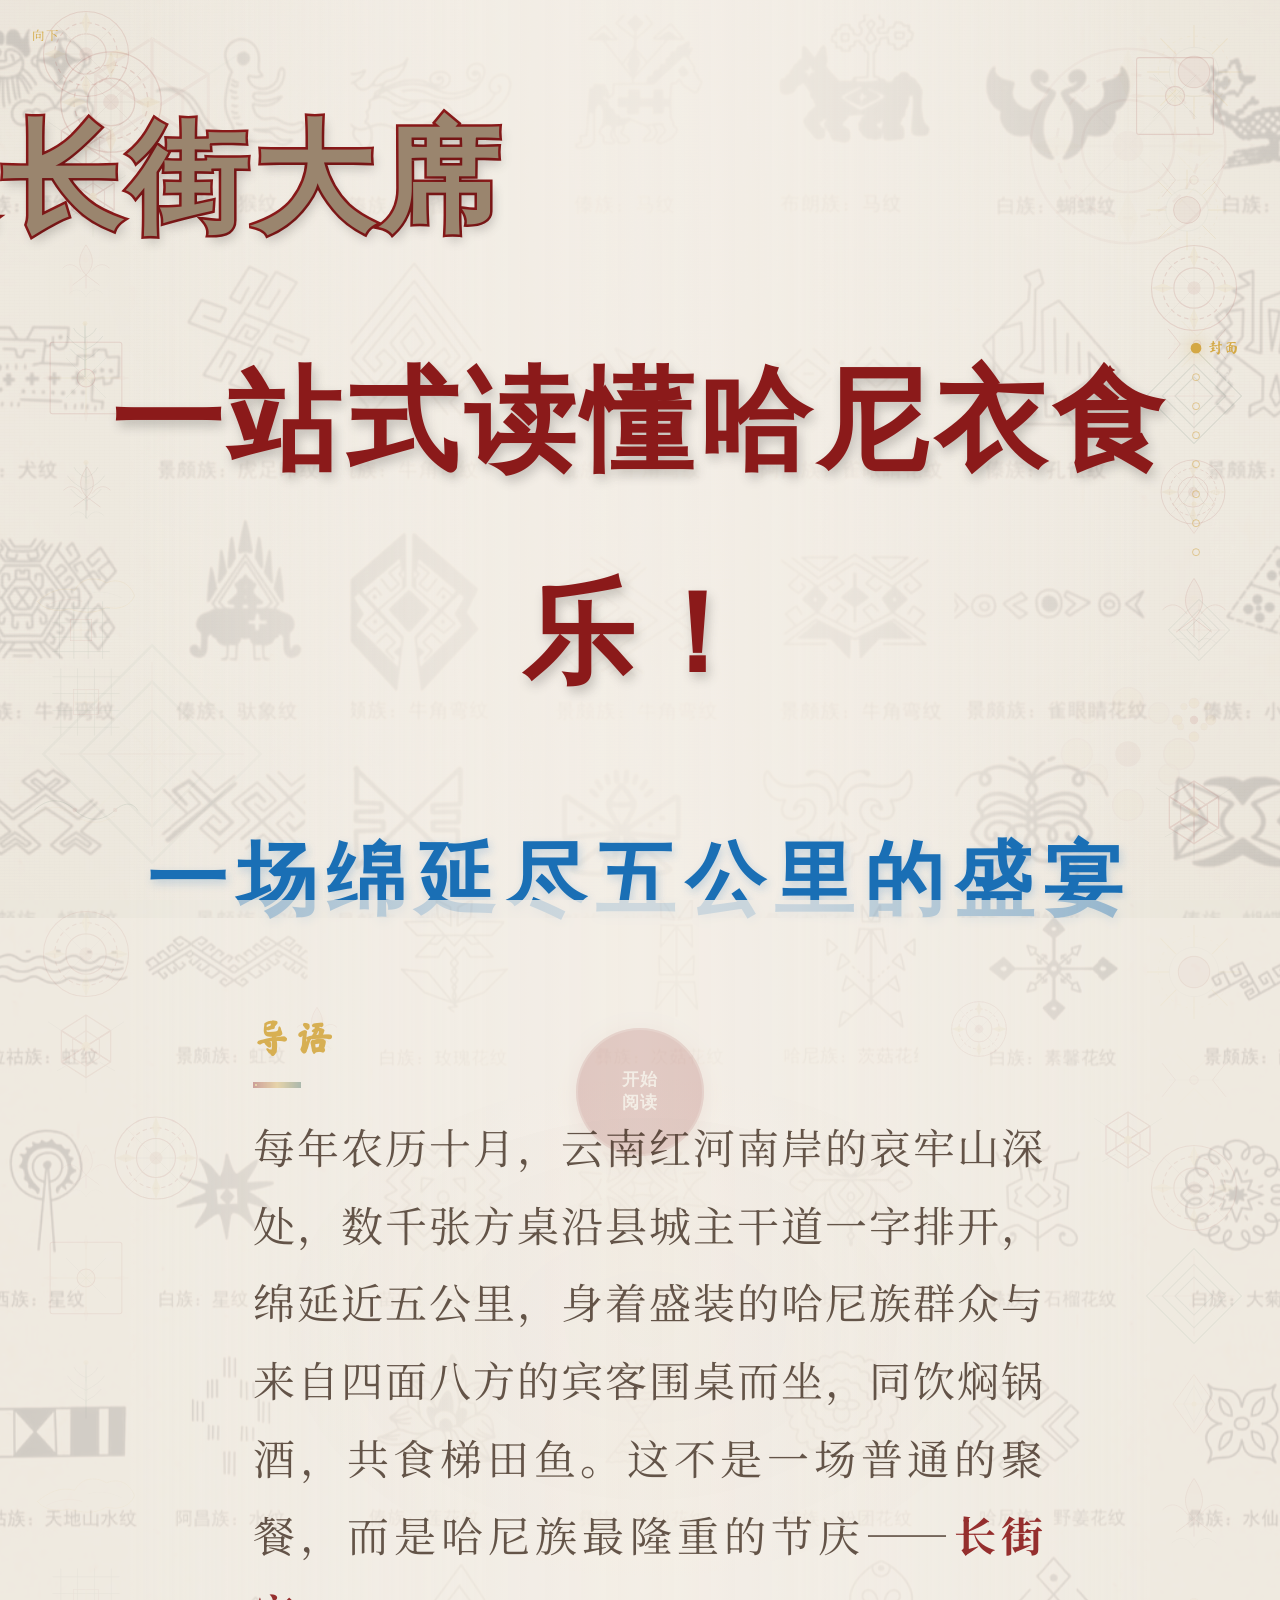
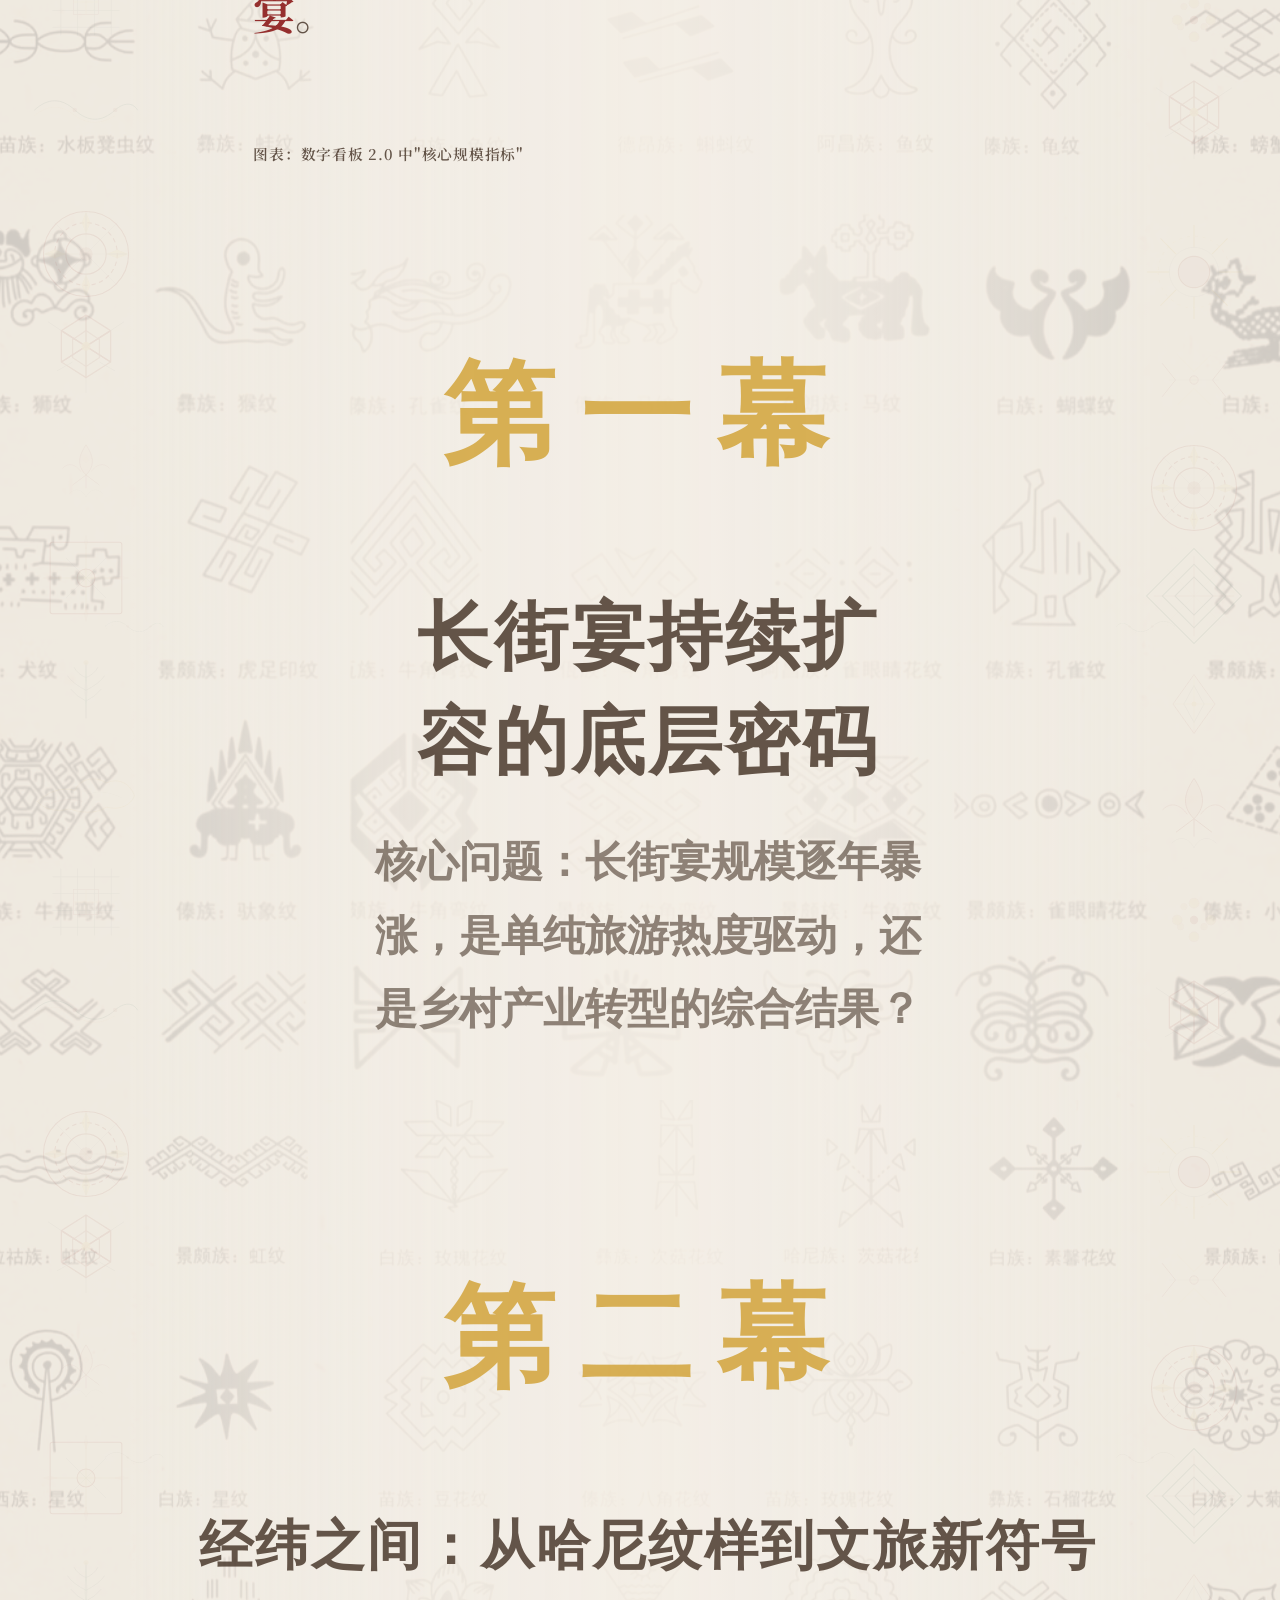
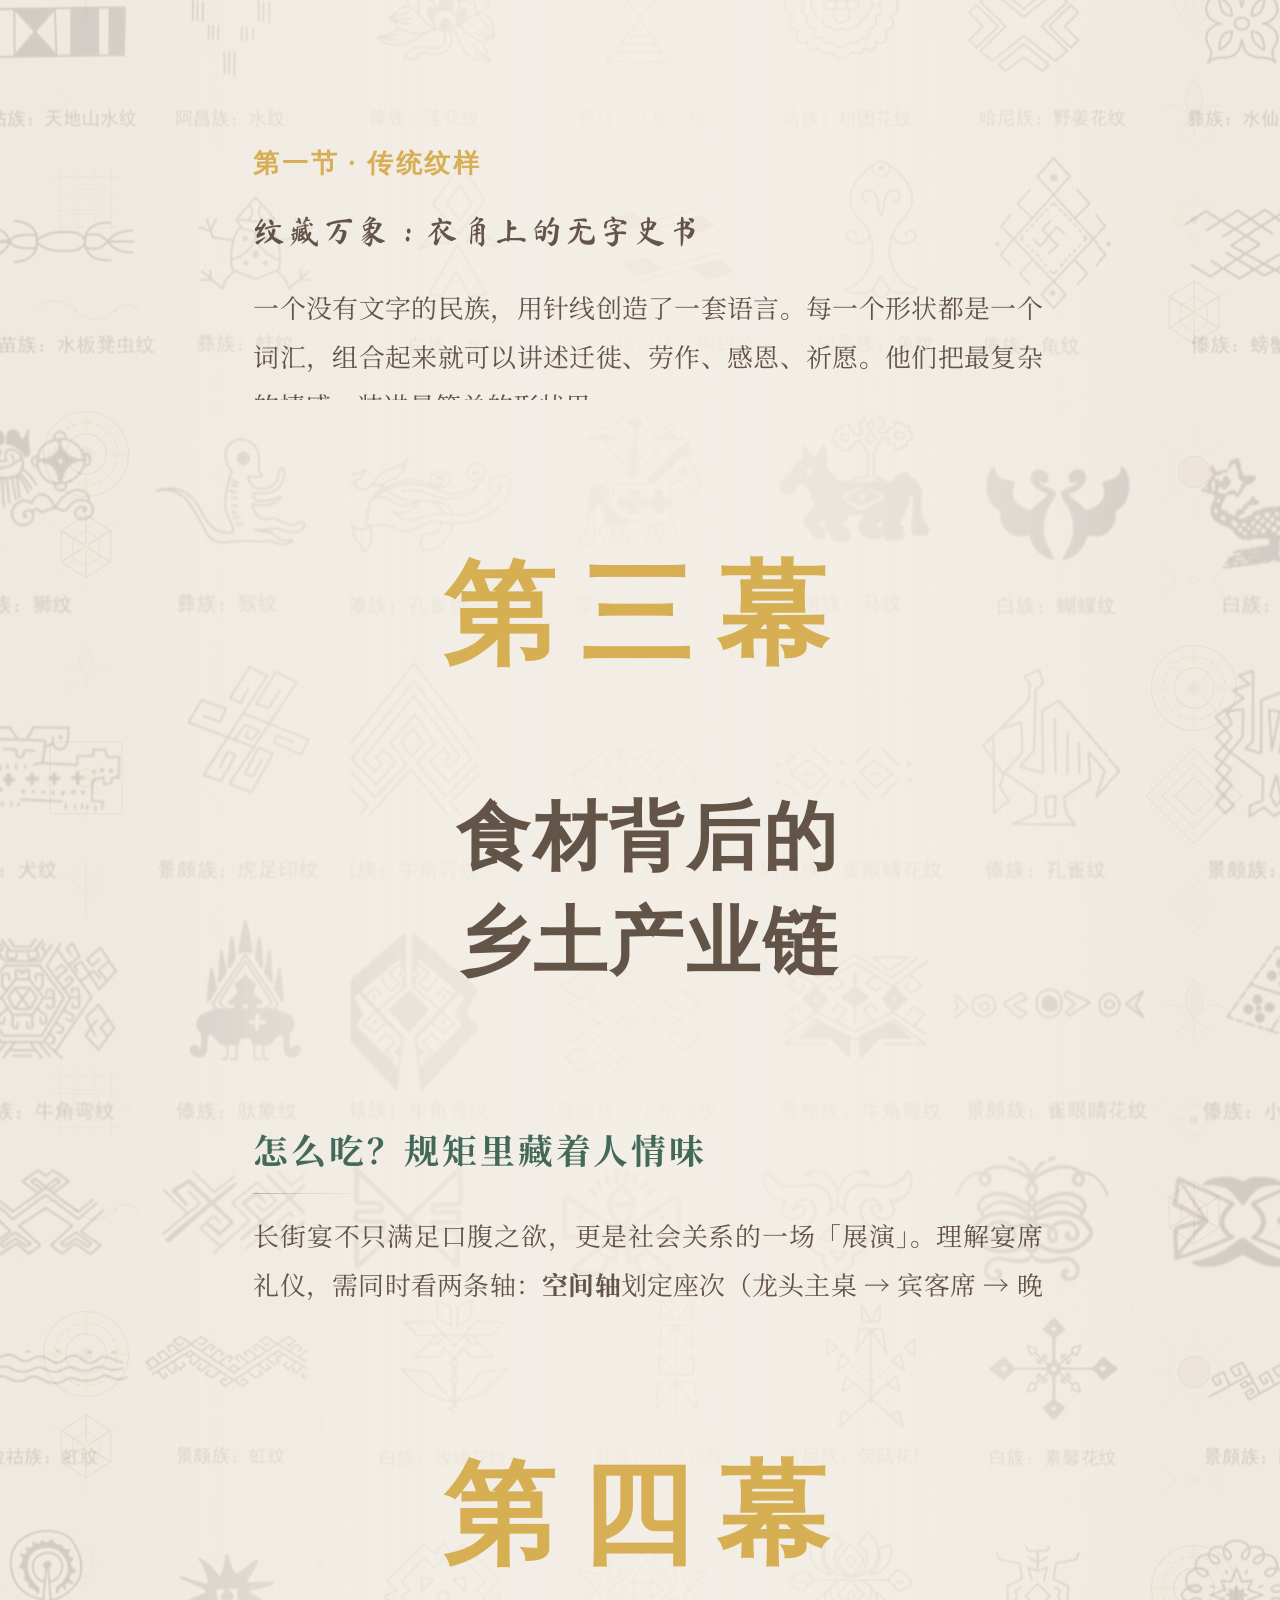
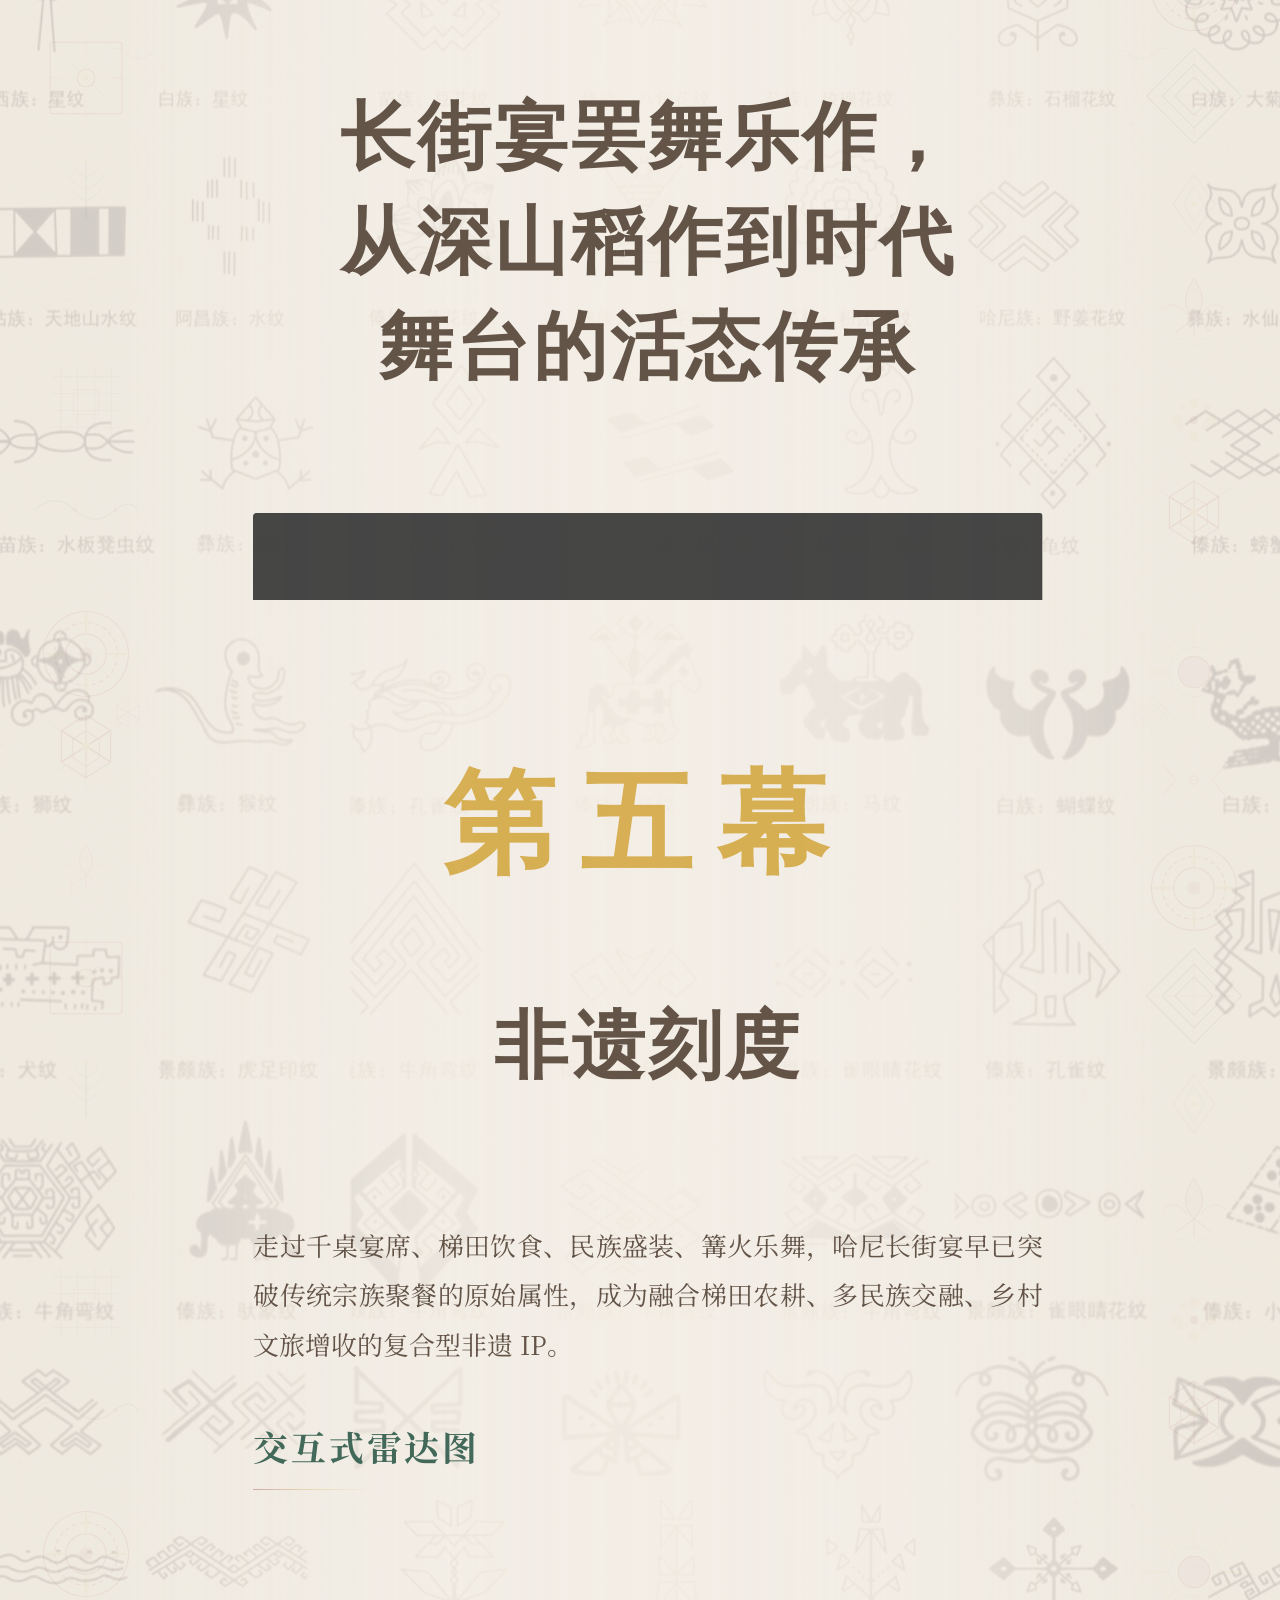
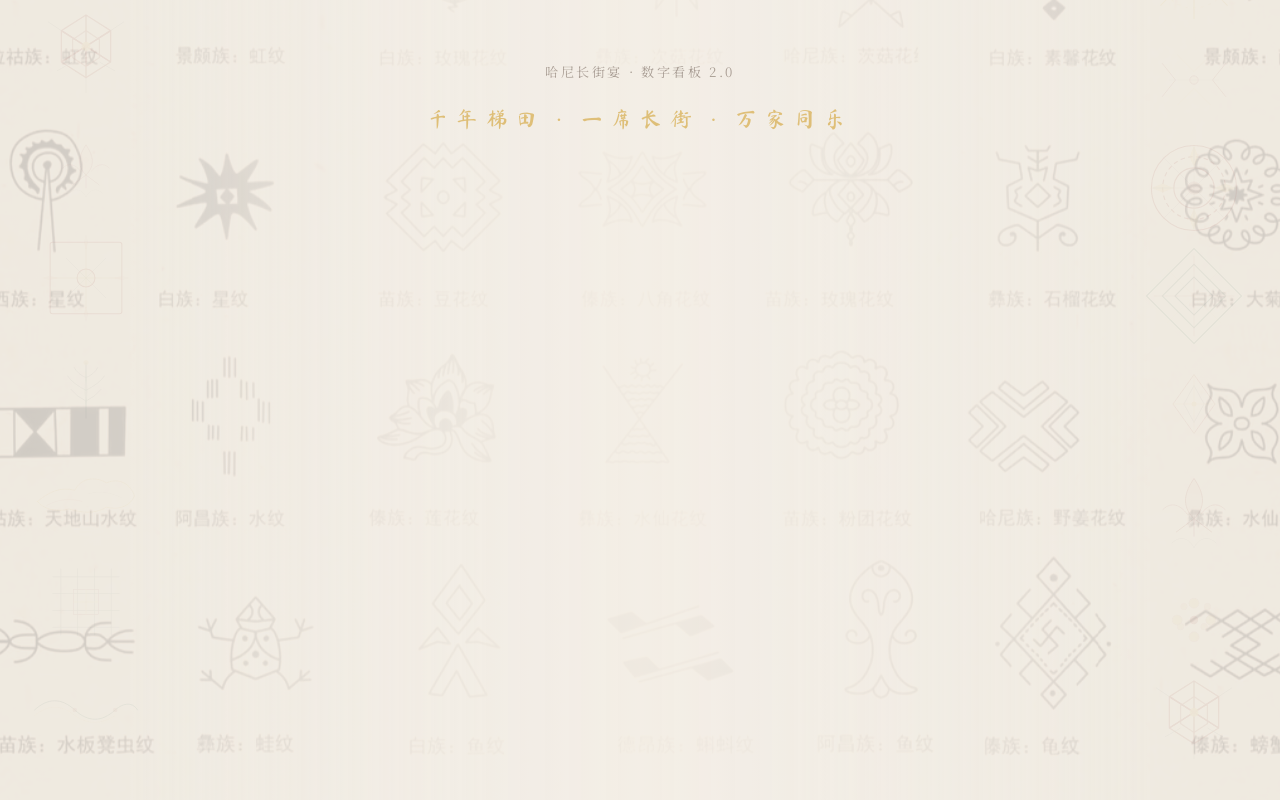
==== index.html @ 2057c0cf "初始提交：哈尼长街宴数据新闻网站 包含主页面、嵌入图表子页、样式脚本及图片视频素材；视频文件通过 Git LFS 管理。  Co-authored-by: Cursor <cursoragent@cu" ====
<!DOCTYPE html>
<html lang="zh-CN">
<head>
  <meta charset="UTF-8">
  <meta name="viewport" content="width=device-width, initial-scale=1.0">
  <title>逛长街大席！一站式读懂哈尼衣食乐！</title>
  <link rel="preconnect" href="https://fonts.googleapis.com">
  <link rel="preconnect" href="https://fonts.gstatic.com" crossorigin>
  <link href="https://fonts.googleapis.com/css2?family=Ma+Shan+Zheng&family=Noto+Serif+SC:wght@400;600;700;900&family=ZCOOL+XiaoWei&display=swap" rel="stylesheet">
  <link rel="stylesheet" href="css/style.css">
  <link rel="stylesheet" href="css/act1.css">
  <link rel="stylesheet" href="css/age-outfit.css">
  <link rel="stylesheet" href="css/horizontal-story.css">
  <link rel="stylesheet" href="css/ethnic-decor.css">
  <link rel="stylesheet" href="css/pattern-showcases.css">
</head>
<body>
  <!-- 宣纸底纹 + 四角民族纹样（全局固定层） -->
  <div class="ethnic-bg" aria-hidden="true">
    <div class="ethnic-bg__layer ethnic-bg__fiber"></div>
    <div class="ethnic-bg__layer ethnic-bg__aged"></div>
    <div class="ethnic-bg__corner ethnic-bg__corner--tl">
      <svg viewBox="0 0 100 100" aria-hidden="true"><use href="#pattern-octagon"/></svg>
    </div>
    <div class="ethnic-bg__corner ethnic-bg__corner--tr">
      <svg viewBox="0 0 100 100" aria-hidden="true"><use href="#pattern-papercut"/></svg>
    </div>
    <div class="ethnic-bg__corner ethnic-bg__corner--bl">
      <svg viewBox="0 0 100 100" aria-hidden="true"><use href="#pattern-diamond"/></svg>
    </div>
    <div class="ethnic-bg__corner ethnic-bg__corner--br">
      <svg viewBox="0 0 100 100" aria-hidden="true"><use href="#pattern-flower"/></svg>
    </div>

    <!-- 左右固定纹样栏：剪纸 / 哈尼 / 民族几何，避开中间正文区 -->
    <div class="ethnic-bg__rail ethnic-bg__rail--left" aria-hidden="true">
      <div class="ethnic-bg__motif" style="--motif-top:6%"><svg viewBox="0 0 100 100"><use href="#pattern-papercut"/></svg></div>
      <div class="ethnic-bg__motif" style="--motif-top:18%"><svg viewBox="0 0 100 100"><use href="#pattern-octagon"/></svg></div>
      <div class="ethnic-bg__motif ethnic-bg__motif--sm" style="--motif-top:30%"><svg viewBox="0 0 100 100"><use href="#pattern-papercut-bird"/></svg></div>
      <div class="ethnic-bg__motif" style="--motif-top:42%"><svg viewBox="0 0 100 100"><use href="#pattern-papercut-window"/></svg></div>
      <div class="ethnic-bg__motif ethnic-bg__motif--sm" style="--motif-top:54%"><svg viewBox="0 0 100 100"><use href="#pattern-fern"/></svg></div>
      <div class="ethnic-bg__motif" style="--motif-top:66%"><svg viewBox="0 0 120 60"><use href="#pattern-cloud"/></svg></div>
      <div class="ethnic-bg__motif ethnic-bg__motif--sm" style="--motif-top:78%"><svg viewBox="0 0 100 100"><use href="#pattern-miao"/></svg></div>
      <div class="ethnic-bg__motif" style="--motif-top:90%"><svg viewBox="0 0 100 30"><use href="#pattern-scroll"/></svg></div>
    </div>
    <div class="ethnic-bg__rail ethnic-bg__rail--right" aria-hidden="true">
      <div class="ethnic-bg__motif" style="--motif-top:8%"><svg viewBox="0 0 100 100"><use href="#pattern-sun"/></svg></div>
      <div class="ethnic-bg__motif ethnic-bg__motif--sm" style="--motif-top:20%"><svg viewBox="0 0 100 100"><use href="#pattern-yi-zigzag"/></svg></div>
      <div class="ethnic-bg__motif" style="--motif-top:32%"><svg viewBox="0 0 100 100"><use href="#pattern-papercut"/></svg></div>
      <div class="ethnic-bg__motif" style="--motif-top:44%"><svg viewBox="0 0 100 100"><use href="#pattern-diamond"/></svg></div>
      <div class="ethnic-bg__motif ethnic-bg__motif--sm" style="--motif-top:56%"><svg viewBox="0 0 100 100"><use href="#pattern-geometry"/></svg></div>
      <div class="ethnic-bg__motif" style="--motif-top:68%"><svg viewBox="0 0 100 100"><use href="#pattern-papercut-bird"/></svg></div>
      <div class="ethnic-bg__motif ethnic-bg__motif--sm" style="--motif-top:80%"><svg viewBox="0 0 100 100"><use href="#pattern-flower"/></svg></div>
      <div class="ethnic-bg__motif" style="--motif-top:92%"><svg viewBox="0 0 100 100"><use href="#pattern-octagon"/></svg></div>
    </div>
    <div class="ethnic-bg__veil" aria-hidden="true"></div>
  </div>

  <!-- 纹样素材库 SVG 精灵 -->
  <svg class="ethnic-sprite" xmlns="http://www.w3.org/2000/svg" aria-hidden="true">
    <defs>
      <!-- 哈尼族八角花 -->
      <symbol id="pattern-octagon" viewBox="0 0 100 100">
        <g fill="none" stroke="#8b1a1a" stroke-width="1.2">
          <polygon points="50,8 72,22 72,50 50,64 28,50 28,22" opacity="0.9"/>
          <polygon points="50,22 62,30 62,46 50,54 38,46 38,30" opacity="0.7"/>
          <line x1="50" y1="8" x2="50" y2="64"/><line x1="28" y1="22" x2="72" y2="50"/>
          <line x1="72" y1="22" x2="28" y2="50"/><line x1="28" y1="50" x2="72" y2="22"/>
          <line x1="72" y1="50" x2="28" y2="22"/>
          <circle cx="50" cy="36" r="4" fill="#d4a843" stroke="none" opacity="0.8"/>
          <path d="M50,64 L50,78 M38,50 L24,58 M62,50 L76,58 M28,22 L16,14 M72,22 L84,14" stroke="#2f5a4a" stroke-width="0.8" opacity="0.5"/>
        </g>
      </symbol>
      <!-- 剪纸团花 / 铜鼓纹 -->
      <symbol id="pattern-papercut" viewBox="0 0 100 100">
        <g fill="none" stroke="#8b1a1a" stroke-width="1">
          <circle cx="50" cy="50" r="38"/>
          <circle cx="50" cy="50" r="28" stroke-dasharray="4 3"/>
          <circle cx="50" cy="50" r="18"/>
          <path d="M50,12 L54,22 L50,32 L46,22 Z M50,68 L54,78 L50,88 L46,78 Z M12,50 L22,54 L32,50 L22,46 Z M68,50 L78,54 L88,50 L78,46 Z" fill="#d4a843" stroke="none" opacity="0.6"/>
          <path d="M50,12 L50,88 M12,50 L88,50 M22,22 L78,78 M78,22 L22,78" stroke="#3d2b1f" stroke-width="0.6" opacity="0.4"/>
          <circle cx="50" cy="50" r="6" fill="#8b1a1a" stroke="none" opacity="0.5"/>
        </g>
      </symbol>
      <!-- 菱形回字纹 -->
      <symbol id="pattern-diamond" viewBox="0 0 100 100">
        <g fill="none" stroke="#2f5a4a" stroke-width="1">
          <rect x="20" y="20" width="60" height="60" transform="rotate(45 50 50)"/>
          <rect x="30" y="30" width="40" height="40" transform="rotate(45 50 50)"/>
          <rect x="38" y="38" width="24" height="24" transform="rotate(45 50 50)"/>
          <path d="M50,14 L50,86 M14,50 L86,50" stroke="#8b1a1a" stroke-width="0.7" opacity="0.5"/>
          <path d="M26,26 L74,74 M74,26 L26,74" stroke="#d4a843" stroke-width="0.5" opacity="0.4"/>
        </g>
      </symbol>
      <!-- 小花卉 / 星点 -->
      <symbol id="pattern-flower" viewBox="0 0 100 100">
        <g fill="#d4a843" stroke="#8b1a1a" stroke-width="0.6">
          <circle cx="50" cy="30" r="6" opacity="0.7"/><circle cx="70" cy="50" r="6" opacity="0.7"/>
          <circle cx="50" cy="70" r="6" opacity="0.7"/><circle cx="30" cy="50" r="6" opacity="0.7"/>
          <circle cx="62" cy="34" r="4" opacity="0.5"/><circle cx="66" cy="58" r="4" opacity="0.5"/>
          <circle cx="38" cy="58" r="4" opacity="0.5"/><circle cx="34" cy="34" r="4" opacity="0.5"/>
          <circle cx="50" cy="50" r="5" fill="#8b1a1a" stroke="none"/>
        </g>
      </symbol>
      <!-- 几何三角 / 菱形组合 -->
      <symbol id="pattern-geometry" viewBox="0 0 100 100">
        <g fill="none" stroke="#3d2b1f" stroke-width="1">
          <polygon points="50,15 75,50 50,85 25,50" stroke="#8b1a1a"/>
          <polygon points="50,28 62,50 50,72 38,50" stroke="#2f5a4a" opacity="0.7"/>
          <line x1="25" y1="50" x2="75" y2="50" stroke="#d4a843" stroke-width="0.6"/>
          <line x1="50" y1="15" x2="50" y2="85" stroke="#d4a843" stroke-width="0.6"/>
          <circle cx="50" cy="50" r="3" fill="#d4a843" stroke="none"/>
        </g>
      </symbol>
      <!-- 太阳纹 -->
      <symbol id="pattern-sun" viewBox="0 0 100 100">
        <g fill="none" stroke="#d4a843" stroke-width="1">
          <circle cx="50" cy="50" r="14" fill="#8b1a1a" fill-opacity="0.3" stroke="#8b1a1a"/>
          <line x1="50" y1="8" x2="50" y2="28"/><line x1="50" y1="72" x2="50" y2="92"/>
          <line x1="8" y1="50" x2="28" y2="50"/><line x1="72" y1="50" x2="92" y2="50"/>
          <line x1="20" y1="20" x2="34" y2="34"/><line x1="66" y1="66" x2="80" y2="80"/>
          <line x1="80" y1="20" x2="66" y2="34"/><line x1="34" y1="66" x2="20" y2="80"/>
          <circle cx="50" cy="50" r="22" stroke="#2f5a4a" stroke-width="0.6" opacity="0.5"/>
          <circle cx="50" cy="50" r="32" stroke-dasharray="3 4" opacity="0.4"/>
        </g>
      </symbol>
      <!-- 祥云线条 -->
      <symbol id="pattern-cloud" viewBox="0 0 120 60">
        <g fill="none" stroke="#d4a843" stroke-width="0.9" stroke-linecap="round">
          <path d="M8,38 C20,28 32,22 48,26 C54,14 68,10 82,18 C96,12 108,20 112,32 C108,42 96,48 82,44 C70,52 54,50 42,46 C28,50 14,46 8,38 Z" opacity="0.85"/>
          <path d="M18,42 C30,36 42,34 56,38" stroke="#8b1a1a" stroke-width="0.5" opacity="0.5"/>
          <path d="M62,30 C74,26 86,28 98,34" stroke="#2f5a4a" stroke-width="0.5" opacity="0.4"/>
        </g>
      </symbol>
      <!-- 剪纸花鸟 -->
      <symbol id="pattern-papercut-bird" viewBox="0 0 100 100">
        <g fill="#8b1a1a" fill-opacity="0.15" stroke="#8b1a1a" stroke-width="0.8">
          <path d="M50,20 C58,32 62,44 50,56 C38,44 42,32 50,20 Z"/>
          <path d="M50,56 L50,72 M50,56 L34,68 M50,56 L66,68" fill="none"/>
          <circle cx="50" cy="38" r="3" fill="#d4a843" stroke="none"/>
          <path d="M22,48 C30,40 38,44 44,52 M78,48 C70,40 62,44 56,52" fill="none" stroke-width="0.6"/>
          <path d="M30,78 C38,70 46,74 50,82 C54,74 62,70 70,78" fill="none" stroke="#2f5a4a" stroke-width="0.5" opacity="0.6"/>
        </g>
      </symbol>
      <!-- 大型水印圆纹（铜鼓/团花） -->
      <symbol id="pattern-watermark" viewBox="0 0 100 100">
        <g fill="none" stroke="#8b1a1a" stroke-width="0.6">
          <circle cx="50" cy="50" r="46"/>
          <circle cx="50" cy="50" r="36" stroke-dasharray="2 3"/>
          <circle cx="50" cy="50" r="26"/>
          <circle cx="50" cy="50" r="16"/>
          <path d="M50,4 L50,96 M4,50 L96,50 M16,16 L84,84 M84,16 L16,84" stroke="#d4a843" stroke-width="0.4" opacity="0.5"/>
          <polygon points="50,10 58,26 50,42 42,26" fill="#d4a843" fill-opacity="0.12" stroke="none"/>
          <polygon points="50,58 58,74 50,90 42,74" fill="#d4a843" fill-opacity="0.12" stroke="none"/>
          <polygon points="10,50 26,58 42,50 26,42" fill="#d4a843" fill-opacity="0.12" stroke="none"/>
          <polygon points="58,50 74,58 90,50 74,42" fill="#d4a843" fill-opacity="0.12" stroke="none"/>
        </g>
      </symbol>
      <!-- 卷草线条 -->
      <symbol id="pattern-scroll" viewBox="0 0 100 30">
        <g fill="none" stroke="#2f5a4a" stroke-width="0.8" stroke-linecap="round">
          <path d="M4,15 C16,4 28,4 40,15 C52,26 64,26 76,15 C84,8 92,8 96,15"/>
          <path d="M4,20 C16,10 28,10 40,20 C52,28 64,28 76,20" stroke="#d4a843" stroke-width="0.5" opacity="0.6"/>
          <circle cx="40" cy="15" r="2" fill="#8b1a1a" stroke="none" opacity="0.5"/>
          <circle cx="76" cy="15" r="2" fill="#8b1a1a" stroke="none" opacity="0.5"/>
        </g>
      </symbol>
      <!-- 苗族几何条带 -->
      <symbol id="pattern-miao" viewBox="0 0 100 100">
        <g fill="none" stroke="#2f5a4a" stroke-width="0.7">
          <path d="M10,20 H90 M10,40 H90 M10,60 H90 M10,80 H90"/>
          <path d="M20,10 V90 M40,10 V90 M60,10 V90 M80,10 V90"/>
          <rect x="35" y="35" width="30" height="30" stroke="#8b1a1a" stroke-width="0.6"/>
          <line x1="35" y1="50" x2="65" y2="50" stroke="#d4a843" stroke-width="0.5"/>
          <line x1="50" y1="35" x2="50" y2="65" stroke="#d4a843" stroke-width="0.5"/>
        </g>
      </symbol>
      <!-- 剪纸窗花 -->
      <symbol id="pattern-papercut-window" viewBox="0 0 100 100">
        <g fill="none" stroke="#8b1a1a" stroke-width="0.9">
          <rect x="18" y="18" width="64" height="64" rx="2"/>
          <path d="M18,50 H82 M50,18 V82" stroke="#d4a843" stroke-width="0.6"/>
          <path d="M32,32 L68,68 M68,32 L32,68" stroke="#2f5a4a" stroke-width="0.5" opacity="0.7"/>
          <circle cx="50" cy="50" r="8" fill="#d4a843" fill-opacity="0.25" stroke="#8b1a1a"/>
          <path d="M50,10 L52,18 L50,26 L48,18 Z M50,74 L52,82 L50,90 L48,82 Z M10,50 L18,52 L26,50 L18,48 Z M74,50 L82,52 L90,50 L82,48 Z" fill="#8b1a1a" fill-opacity="0.2" stroke="none"/>
        </g>
      </symbol>
      <!-- 哈尼蕨纹 -->
      <symbol id="pattern-fern" viewBox="0 0 100 100">
        <g fill="none" stroke="#2f5a4a" stroke-width="0.85" stroke-linecap="round">
          <path d="M50,88 Q48,55 50,22 Q52,55 50,88"/>
          <path d="M50,55 Q35,48 28,38 M50,55 Q65,48 72,38"/>
          <path d="M50,68 Q38,62 32,54 M50,68 Q62,62 68,54"/>
          <path d="M50,40 Q40,36 36,28 M50,40 Q60,36 64,28"/>
          <circle cx="50" cy="22" r="3" fill="#d4a843" stroke="none" opacity="0.7"/>
        </g>
      </symbol>
      <!-- 彝族折线纹 -->
      <symbol id="pattern-yi-zigzag" viewBox="0 0 100 100">
        <g fill="none" stroke="#8b1a1a" stroke-width="1" stroke-linejoin="round">
          <path d="M12,30 L28,50 L12,70 M88,30 L72,50 L88,70"/>
          <path d="M30,20 L50,40 L70,20 M30,80 L50,60 L70,80" stroke="#d4a843" stroke-width="0.7"/>
          <path d="M20,50 H80" stroke="#2f5a4a" stroke-width="0.5" opacity="0.6"/>
          <circle cx="50" cy="50" r="5" fill="#d4a843" fill-opacity="0.3" stroke="#8b1a1a"/>
        </g>
      </symbol>
    </defs>
  </svg>

  <button type="button" class="nav-toggle" aria-label="菜单">
    <span></span>
    <span></span>
  </button>

  <nav class="story-nav" id="story-nav" aria-label="篇章导航">
    <button type="button" class="story-nav__item is-active" data-index="0"><span class="story-nav__dot"></span><span class="story-nav__label">封面</span></button>
    <button type="button" class="story-nav__item" data-index="1"><span class="story-nav__dot"></span><span class="story-nav__label">导语</span></button>
    <button type="button" class="story-nav__item" data-index="2"><span class="story-nav__dot"></span><span class="story-nav__label">一</span></button>
    <button type="button" class="story-nav__item" data-index="3"><span class="story-nav__dot"></span><span class="story-nav__label">二</span></button>
    <button type="button" class="story-nav__item" data-index="4"><span class="story-nav__dot"></span><span class="story-nav__label">三</span></button>
    <button type="button" class="story-nav__item" data-index="5"><span class="story-nav__dot"></span><span class="story-nav__label">四</span></button>
    <button type="button" class="story-nav__item" data-index="6"><span class="story-nav__dot"></span><span class="story-nav__label">五</span></button>
    <button type="button" class="story-nav__item" data-index="7"><span class="story-nav__dot"></span><span class="story-nav__label">尾声</span></button>
  </nav>
  <p class="story-scroll-hint" aria-hidden="true"><span>向下</span>滚轮 / ↑ ↓ 键</p>

  <main class="story-track" id="story-track" tabindex="0">

    <section class="story-panel story-panel--cover" id="panel-cover" aria-label="作品封面">
      <div class="cover-screen">
        <header class="hero-banner cover-screen__head">
          <h1 class="cover-screen__title">逛长街大席</h1>
          <p class="cover-screen__hook">一站式读懂哈尼衣食乐！</p>
          <p class="cover-screen__bridge">一场绵延尽五公里的盛宴</p>
        </header>
        <div class="cover-screen__cta">
          <button type="button" class="cover-start-btn" id="cover-start-btn" aria-label="开始阅读">
            <span class="cover-start-btn__label">开始阅读</span>
          </button>
        </div>
      </div>
    </section>

    <section class="story-panel story-panel--chapter" id="panel-intro" aria-label="导语">
      <div class="story-panel__scroll">
        <div class="page">
    <section class="intro">
      <span class="intro-label">导语</span>
      <p>
        每年农历十月，云南红河南岸的哀牢山深处，数千张方桌沿县城主干道一字排开，绵延近五公里，身着盛装的哈尼族群众与来自四面八方的宾客围桌而坐，同饮焖锅酒，共食梯田鱼。这不是一场普通的聚餐，而是哈尼族最隆重的节庆——<em>长街宴</em>。
      </p>
    </section>

    <p class="chart-caption">图表：数字看板 2.0 中"核心规模指标"</p>

    <section class="dashboard" aria-label="核心规模指标">
      <h2 class="dashboard-title">六、核心规模指标</h2>
      <div class="metrics-grid">
        <div class="metric-card">
          <div class="metric-value">4065</div>
          <div class="metric-label">历史最大桌数</div>
        </div>
        <div class="metric-card">
          <div class="metric-value">4980米</div>
          <div class="metric-label">最长宴席长度</div>
        </div>
        <div class="metric-card">
          <div class="metric-value">3510</div>
          <div class="metric-label">近三年均桌数</div>
        </div>
        <div class="metric-card">
          <div class="metric-value">12.2万</div>
          <div class="metric-label">年均参与人次</div>
        </div>
      </div>
    </section>

    <section class="content">
      <div class="content-block">
        <p>
          据红河州官方统计，2025 年绿春县十月年长街宴开席
          <span class="highlight-gold">3265 桌</span>，参与人数达
          <span class="highlight-gold">13 万人次</span>。
        </p>
        <p class="content-divider">从 2004 年以 2041 桌创下吉尼斯"天下最长宴席"</p>
        <p>
          到如今稳定在三千桌以上，这一古老的民俗正从村寨走向世界。长街宴不是小众活动，而是
          <span class="highlight-red">区域性超大规模群体性民俗公共活动</span>，具备极强的社群聚合能力。
        </p>
      </div>

      <div class="content-block">
        <p>
          本文通过民俗、饮食、服饰、歌舞四个维度的数据与解读，呈现长街宴如何成为
          <span class="highlight-gold">哈尼族文化</span>的集中载体，以及多民族
          <span class="highlight-red">共庆、共享、共融</span>的生动样本。
        </p>
        <div class="dimensions">
          <span class="dimension-tag">民俗</span>
          <span class="dimension-tag">饮食</span>
          <span class="dimension-tag">服饰</span>
          <span class="dimension-tag">歌舞</span>
        </div>
      </div>
    </section>
        </div>
      </div>
    </section>

    <section class="story-panel story-panel--chapter" id="panel-act1" aria-label="第一幕">
      <div class="story-panel__scroll">
  <article class="page article-block act-one" aria-label="第一幕">
    <header class="act-one-header">
      <span class="act-number">第一幕</span>
      <h2 class="act-one-title">长街宴持续扩容的底层密码</h2>
      <p class="act-one-question">核心问题：长街宴规模逐年暴涨，是单纯旅游热度驱动，还是乡村产业转型的综合结果？</p>
    </header>

    <h3 class="article-h3">1. 什么是长街宴？</h3>
    <ul class="article-list">
      <li><strong>非遗等级：</strong>国家级非物质文化遗产，与哈尼梯田并列的哈尼族文化核心 IP。</li>
      <li><strong>历史溯源：</strong>源自哈尼族创世史诗《哈尼阿培聪坡颇》，产生于祖先迁徙祭祀、基于"森林—村寨—梯田—江河"四素同构生态系统的祭祀长宴，延续千年。</li>
      <li><strong>核心寓意：</strong>祭祀祈福、感恩自然、和睦邻里、强化民族认同的丰收共庆仪式。</li>
      <li><strong>三大固定节庆时间：</strong>昂玛突（农历 12 月第一个属牛日）、苦扎扎（农历 5 月）、十月年/矻扎扎（农历 10 月第一个属龙日，规模最大）。</li>
    </ul>

    <div class="chart-block">
      <p class="chart-caption-inner">配套图表 1：三大节庆属性占比饼图</p>
      <p class="chart-title">三大节庆属性占比</p>
      <div class="chart-canvas-wrap chart-canvas-wrap--echarts">
        <div class="chart-echarts" id="chart-festival-pie" role="img" aria-label="三大节庆属性占比饼图"></div>
      </div>
    </div>

    <p class="article-conclusion"><strong>数据分析结论：</strong>十月年占节庆规模 45%，是唯一对外开放、适配文旅开发的原生宴席，为规模化发展提供民俗基础。</p>
    <p class="article-summary"><strong>小结：</strong>传统村寨小型祭祀宴席，在非遗政策与乡村文旅叠加下完成规模裂变，节庆扩张背后关联乡村经济系统性变革。</p>

    <h3 class="article-h3">2. 传统长街宴与城镇文旅长街宴有什么区别</h3>
    <h4 class="article-h4">1. 传统村寨长街宴原始规模数据</h4>
    <p class="article-note">注：① 昂玛突村寨：昂玛突节；② 苦扎扎村寨：苦扎扎节；③ 普通村寨：十月年（规模居中）；④ 甲寅咪涛村：源村寨（祭祖核心），十月年规模最大。各类型宴席桌数、参与人数区间见下图。</p>
    <ul class="article-list">
      <li><strong>特征：</strong>封闭祭祀、本地参与为主、无商业开发、规模稳定无暴涨。</li>
    </ul>

    <div class="chart-block">
      <p class="chart-caption-inner">配套图表 2：四类村寨宴席桌数 &amp; 参与人数双轴箱线图</p>
      <p class="chart-title">哈尼族各村寨长街宴桌数 &amp; 参与人数规模对比</p>
      <div class="chart-canvas-wrap chart-canvas-wrap--echarts">
        <div class="chart-echarts" id="chart-village-box" role="img" aria-label="村寨长街宴规模对比"></div>
      </div>
      <p class="chart-legend-hint" id="chart-village-box-hint">点击图例即可查看单项数据</p>
    </div>

    <p class="article-conclusion"><strong>数据分析结论：</strong>原生村寨宴席规模常年极度稳定，波动极小，证明规模增长并非单纯民俗内生扩张，而是外部因素驱动。</p>

    <h4 class="article-h4">2. 城镇集中式长街宴（绿春县城）发展历程数据</h4>
    <ul class="article-list">
      <li><strong>起步节点：</strong>2004 年（吉尼斯纪录基准数据：2041 桌、3 万人次）。</li>
      <li><strong>核心指标（2023—2025）：</strong>宴席桌数、宴席长度、参与总人次。</li>
    </ul>

    <div class="chart-block">
      <p class="chart-caption-inner">配套图表 3：绿春历年桌数、参与人次象形对比图</p>
      <p class="chart-title">绿春长街宴历年桌数与参与人次</p>
      <div class="chart-canvas-wrap chart-canvas-wrap--echarts" id="chart-luchun-bars"></div>
      <p class="chart-legend-hint" id="chart-luchun-bars-hint">点击图例即可查看单项数据</p>
    </div>

    <p class="article-conclusion"><strong>数据分析结论：</strong>2004—2025 年参与人次增长 4 倍，与文旅开发高度相关，城镇集中式长街宴是文旅产业化的直接产物。</p>

    <h3 class="article-h3">3. 长街宴为什么火起来了？</h3>
    <h4 class="article-h4">1. 直观旅游流量数据</h4>
    <p class="article-p">近三年游客人次波动变化</p>

    <div class="chart-block chart-block--light">
      <p class="chart-caption-inner">图表 4：2023—2025 参与人次折线图</p>
      <p class="chart-title">绿春县十月年长街宴近三年参与人次变化（2023—2025）</p>
      <div class="chart-canvas-wrap chart-canvas-wrap--line">
        <canvas id="chart-visitor-line" aria-label="参与人次折线图"></canvas>
      </div>
    </div>

    <p class="article-conclusion"><strong>数据分析结论：</strong>年均参与人次稳定在 12.21 万，为规模扩容提供表层推力。</p>

    <h4 class="article-h4">2. 乡村产业转型深层支撑</h4>
    <ul class="article-list">
      <li><strong>产业链支撑：</strong>梯田红米、梯田鱼、山野菜、民族刺绣、民宿餐饮等完整产业链。</li>
      <li><strong>城乡双轨模式：</strong>村寨保留祭祀仪式，县城承接文旅商业化，非遗保护与经济增长闭环。</li>
      <li><strong>地域分布佐证：</strong>核心传承区、辐射区、景区复刻区发展差异显著。</li>
    </ul>
    <p class="article-p">哈尼长街宴传承核心区位于云南省红河哈尼族彝族自治州，以元阳、红河、绿春、金平四县为核心，传统节庆包括昂玛突、苦扎扎、十月年等。近 20 年来，随着文旅开发，蒙自、个旧等城镇化程度较高区域出现"复刻型长街宴"，由景区或文旅企业组织，规模与原生宴席形成对照。</p>

    <div class="chart-block">
      <p class="chart-caption-inner">配套图表 5：长街宴地域分布占比饼图</p>
      <p class="chart-title">长街宴地域分布占比</p>
      <div class="chart-canvas-wrap chart-canvas-wrap--echarts">
        <div class="chart-echarts" id="chart-region-donut" role="img" aria-label="长街宴地域分布占比饼图"></div>
      </div>
    </div>

    <p class="article-conclusion"><strong>数据分析结论：</strong>核心红河四县依托本土梯田产业支撑大型节庆，无本土农业、文旅配套的复刻景区无法形成稳定大规模宴席，证明产业基底才是规模持续扩容的底层条件。</p>

    <h3 class="article-h3">4. 节庆促进乡村文旅经济增长</h3>
    <h4 class="article-h4">1. 交叉数据综合研判</h4>
    <ul class="article-list">
      <li>仅旅游客流只能带来短期人次波动；梯田农耕产业、非遗文创、乡村住宿餐饮完整产业链，才支撑长街宴常年大规模举办。</li>
      <li>规模暴涨不是单一游客涌入，是非遗活化政策、梯田农业升级、全域文旅开发共同驱动的乡村产业转型结果。</li>
    </ul>
    <h4 class="article-h4">2. 价值总结</h4>
    <p class="article-p">长街宴规模扩张实现双向正向循环：非遗仪式完整活态传承，同时带动村寨居民持续增收，初步印证文旅转型赋能非遗与乡村振兴。</p>
  </article>
      </div>
    </section>

    <section class="story-panel story-panel--chapter" id="panel-act2" aria-label="第二幕">
      <div class="story-panel__scroll">
  <article class="page article-block act-two" aria-label="第二幕 服饰">
    <header class="act-one-header">
      <span class="act-number">第二幕</span>
      <h2 class="act-one-title">经纬之间：从哈尼纹样到文旅新符号</h2>
    </header>

    <section class="cloth-section" aria-labelledby="cloth-traditional-heading">
      <h3 class="cloth-section__label" id="cloth-traditional-heading">第一节 · 传统纹样</h3>
      <p class="article-subtitle">纹藏万象：衣角上的无字史书</p>
      <p class="article-p">一个没有文字的民族，用针线创造了一套语言。每一个形状都是一个词汇，组合起来就可以讲述迁徙、劳作、感恩、祈愿。他们把最复杂的情感，装进最简单的形状里。</p>

      <div class="pattern-showcase pattern-showcase--catalog" id="pattern-catalog-traditional" aria-label="传统纹样图鉴"></div>

      <section class="age-outfit" id="age-outfit" aria-label="不同年龄段穿搭图集">
        <h4 class="article-h4">不同年龄段穿搭</h4>
        <div class="age-outfit__stage">
          <button type="button" class="age-outfit__nav age-outfit__nav--prev" aria-label="上一组">‹</button>
          <div class="age-outfit__viewport">
            <div class="age-outfit__track"></div>
          </div>
          <button type="button" class="age-outfit__nav age-outfit__nav--next" aria-label="下一组">›</button>
        </div>
        <div class="age-outfit__tabs">
          <button type="button" class="age-outfit__tab is-active" data-index="0">男子</button>
          <button type="button" class="age-outfit__tab" data-index="1">儿童</button>
          <button type="button" class="age-outfit__tab" data-index="2">青年女子</button>
          <button type="button" class="age-outfit__tab" data-index="3">已婚妇女</button>
          <button type="button" class="age-outfit__tab" data-index="4">老年妇女</button>
        </div>
        <p class="age-outfit__hint">左右滑动 · 点击标签切换年龄段</p>
      </section>

      <ol class="article-list article-list--age">
        <li><strong>哈尼族男子</strong>——各地各支系大体相同，一般着对襟上衣、宽松长裤。男子头饰、服装装饰均简单，头缠包头，身穿布衣而已，最多银币作扣，以为装饰。</li>
        <li><strong>哈尼儿童</strong>——不分男女，装饰在头，在自制的小布帽上钉有猪牙、海贝、银泡、银钱、虎豹牙、穿山甲鳞壳等饰物。</li>
        <li><strong>少女及年轻姑娘</strong>——编辫下垂，头缠包头，包头上饰以红线或成排银泡，衣襟、衣边、袖口、裤脚边镶绣彩色花边，佩戴银耳环、耳坠和项圈，胸饰以银链、成片银泡和成串银币，手腕戴银镯。</li>
        <li><strong>已婚和生育后的妇女</strong>——编独辫和双辫盘于头顶，覆盖包头巾，服装上银饰渐少，前襟、衣边、袖口、裤脚边仍镶绣彩色花边。</li>
        <li><strong>老年妇女</strong>——辫发盘顶，衣着朴素，几近全黑，无花边少银饰。</li>
      </ol>

      <p class="article-p cloth-section__bridge">这些纹样不只是装饰，更是哈尼族集体记忆的「公共档案」。当文旅消费开始青睐有文化厚度的符号，原本只在村寨内部传承的视觉语言，第一次具备了面向外部市场的讲述能力——非遗由此获得走出小众圈层的原始资本，也为少数民族乡村依托文化资源发展致富埋下伏笔。</p>
    </section>

    <section class="cloth-section" aria-labelledby="cloth-innovation-heading">
      <h3 class="cloth-section__label" id="cloth-innovation-heading">第二节 · 创新纹样</h3>
      <p class="article-subtitle">破圈焕新：老图腾撞上现代审美</p>
      <p class="article-p">当哈尼纹样走出哀牢山的云雾，首先要跨过的，是「传统」与「现代」的审美鸿沟。那些曾在麻布上沉默了千百年的云雷纹、蕨纹，如今正经历着一场静默的变形：原本铺满衣角的繁复图案，被收敛为袖口领边的一抹精致点缀，适配现代成衣的极简剪裁；老图腾不再是博物馆里的标本，而是正在被现代审美重新翻译的「无字史书」。</p>
      <div class="pattern-showcase pattern-showcase--slider" id="pattern-slider-innovation" aria-label="创新纹样滑廊"></div>
      <p class="article-p cloth-section__bridge">审美转译，是非遗从「遗产」走向「商品」的关键一步。当传统纹样适配现代成衣与生活方式，它便不再只是节庆里的短暂亮相，而成为日常可见、可购、可传播的文旅消费品。这种「看得懂、穿得出去」的创新，既降低了大众接受门槛，也让手艺人、设计师与村集体在产业链中获得持续收益，真正实现文化价值与经济价值的同频共振。</p>
    </section>

    <section class="cloth-section" aria-labelledby="cloth-cultural-heading">
      <h3 class="cloth-section__label" id="cloth-cultural-heading">第三节 · 文创产品</h3>
      <p class="article-subtitle">纹样出圈：从山野到生活的万物流转</p>
      <p class="article-p">纹样的生命力，落点在「用得上、带得走」的日常。</p>
      <p class="article-p">抱枕上，菱形纹样泛着柔光；杯垫、编织袋、冰箱贴、明信片……每一件都成了可携带的「哈尼记忆」。</p>
      <p class="article-conclusion">而每一次消费，都在反哺土地</p>
      <div class="pattern-showcase pattern-showcase--shelf" id="pattern-shelf-cultural" aria-label="文创产品图廊"></div>
      <p class="article-p cloth-section__bridge">一条纹样从衣角走到抱枕、杯垫、冰箱贴，本质上是一条「乡村—城市—全球」的价值链条被打通。轻量化、可携带的文创产品，让哈尼文化以更低门槛进入大众文旅消费场景；而消费回流又直接反哺传承人培养、村落公共建设与民俗活动存续，使少数民族乡村得以在不脱离自身文化根脉的前提下，走出一条靠「民俗 IP」自我造血的共富路径。</p>
    </section>
  </article>
      </div>
    </section>

    <section class="story-panel story-panel--chapter" id="panel-act3" aria-label="第三幕">
      <div class="story-panel__scroll">
  <article class="page article-block act-three" aria-label="第三幕 美食">
    <header class="act-one-header">
      <span class="act-number">第三幕</span>
      <h2 class="act-one-title">食材背后的乡土产业链</h2>
    </header>

    <h3 class="article-h3">怎么吃？规矩里藏着人情味</h3>
    <p class="article-p">长街宴不只满足口腹之欲，更是社会关系的一场「展演」。理解宴席礼仪，需同时看两条轴：<strong>空间轴</strong>划定座次（龙头主桌 → 宾客席 → 晚辈席）；<strong>时间轴</strong>串联流程（迎宾 → 分福肉 → 敬酒 → 布菜 → 散席）。其中「分福肉」为核心仪式，象征福气在代际间的传递。</p>

    <figure class="figure-block">
      <div class="embed-frame-wrap embed-frame-wrap--figure">
        <iframe class="embed-frame" src="长街宴礼仪时空双轴图.html" title="长街宴礼仪流程·时空双轴图" loading="lazy" scrolling="no"></iframe>
      </div>
      <figcaption class="figure-caption">图 1：长街宴礼仪流程·时空双轴图</figcaption>
      <p class="article-note">图注：本图据学术调研《哈尼族长街宴的共食行为与社群意识》及红河哈尼族彝族自治州人民政府「昂玛突」节庆档案整理。空间轴呈现「长辈—成人—儿童」三级座次；时间轴串联迎宾、分福肉、敬酒、布菜、散席五项核心礼仪。</p>
    </figure>

    <h4 class="article-h4">空间轴 · 席位分区</h4>
    <ul class="article-list">
      <li><strong>龙头主桌（红）</strong>——长辈居首，桌首设龙首装饰</li>
      <li><strong>宾客席（橙）</strong>——中青年宾客</li>
      <li><strong>晚辈席（绿）</strong>——孩童与晚辈</li>
    </ul>

    <h4 class="article-h4">时间轴 · 礼仪五环节</h4>
    <ol class="article-list article-list--patterns">
      <li><strong>迎宾礼</strong>——主人列队迎候；收拦门酒；赠七彩糯米饭</li>
      <li><strong>分福肉</strong>——选福肉（首刀）；主人亲自分肉；按长幼次序分发；寓意分福共享</li>
      <li><strong>敬酒礼</strong>——先敬长辈；依序敬酒；双手持杯；口诵祝福；以焖锅酒表敬意</li>
      <li><strong>布菜礼</strong>——依序上菜；特色菜逐道呈献；菜名寓意吉祥；主人为宾客添菜</li>
      <li><strong>散席礼</strong>——主人送客；互道珍重；赠豆豉等伴手礼</li>
    </ol>

    <p class="article-p">五大环节依次为迎宾、分肉、敬酒、布菜、散席。「分福肉」为核心仪式——祭祀用猪经长辈分赠宾客与晚辈，寓意福分流转与代际感恩。</p>

    <figure class="figure-block">
      <div class="embed-frame-wrap embed-frame-wrap--figure">
        <iframe class="embed-frame" src="长街宴环形礼仪图.html" title="长街宴环形礼仪图" loading="lazy" scrolling="no"></iframe>
      </div>
      <figcaption class="figure-caption">图 2：尊老爱幼 · 长幼有序（环形礼仪图）</figcaption>
      <p class="article-note">中心圈层为龙头/长辈 → 成年人/中青年 → 儿童/晚辈；外环顺时针流转迎宾、分福肉、敬酒、布菜、散席五礼。</p>
    </figure>

    <h3 class="article-h3">十二道风味，道道有来头</h3>
    <p class="article-p">长街宴有相对固定的十二道招牌菜（七彩糯米饭、梯田鱼、牛肉干巴等），每一道都对应一个农耕场景或劳作周期——如梯田鱼对应夏秋稻鱼共作，把「吃什么」与「何时种、何时收」绑在一起。</p>

    <div class="embed-frame-wrap">
      <iframe class="embed-frame" src="长街宴十二道美食及对应农耕场景与劳作周期.html" title="长街宴十二道美食及对应农耕场景与劳作周期" loading="lazy" scrolling="no"></iframe>
    </div>
    <p class="article-note">参见郑宇《民族节庆文化研究》、张禀磊《哈尼长街宴的现代再造》等。</p>

    <h3 class="article-h3">食材从哪来？森林、梯田、市集的生态链</h3>
    <p class="article-p">长街宴食材来自三重生态：<strong>森林</strong>提供「自然馈赠」——野菌、蜂蛹等；<strong>梯田</strong>提供「耕作根基」——红米、田鱼；<strong>市集</strong>提供「必要物资」——盐、酒曲。林—梯—市构成完整的乡土供给链。</p>

    <div class="embed-frame-wrap">
      <iframe class="embed-frame" src="长街宴食材来源构成.html" title="长街宴食材来源构成" loading="lazy" scrolling="no"></iframe>
    </div>

    <h3 class="article-h3">哪些上桌，哪些不上？背后有讲究</h3>
    <p class="article-p">总结「信仰逻辑」：家畜类（鸡、鸭、螺、黄鳝）因「不洁」或寓意歧义不上席；山林野味（竹鸡、山鸡、蜂蛹、野菌）因「野气」「珍贵」而成为祭献与宴席主角。</p>

    <div class="embed-frame-wrap">
      <iframe class="embed-frame" src="禁忌类与可上席类.html" title="禁忌类与可上席类" loading="lazy" scrolling="no"></iframe>
    </div>
    <p class="article-note">图注：本图依据郑宇《哈尼族长街宴饮食的人类学阐释》整理。</p>

    <h3 class="article-h3">美食如何变成「钱」？真实数据看经济带动</h3>
    <p class="article-p">美食消费反哺乡村振兴。「稻鱼鸭」模式下梯田亩产值由约 2000 元升至 8000 元以上。2025 年绿春长街宴接待游客 10.35 万人次，旅游收入 1.12 亿元，带动 10953 户农户增收。</p>

    <div class="embed-frame-wrap">
      <iframe class="embed-frame" src="长街宴食材产业链.html" title="长街宴食材产业链" loading="lazy" scrolling="no"></iframe>
    </div>

    <h4 class="article-h4">数据来源</h4>
    <ol class="article-list article-list--patterns">
      <li><strong>梯田亩产值提升</strong>——「稻鱼鸭」模式下，亩产值由「单种红米（约 2000 元）」升至 8000 元以上，亩均净增约 4000 元。<br><span class="source-ref">来源：红河州人民政府官网《元阳：千年哈尼梯田的致富密码》<a href="https://www.hh.gov.cn/info/1043/252411.htm" target="_blank" rel="noopener">hh.gov.cn/info/1043/252411.htm</a></span></li>
      <li><strong>旅游与消费拉动</strong>——2025 年绿春长街宴接待游客 10.35 万人次，旅游总消费 1.12 亿元，特色农产品销售 427.35 万元。<br><span class="source-ref">来源：2025 绿春哈尼十月年长街宴火爆出圈 · 文旅头条</span></li>
      <li><strong>产业带动与增收</strong>——红河州推广「稻鱼鸭」模式，累计带动 10953 户建档立卡贫困农户，户均年增收 2000 元以上。<br><span class="source-ref">来源：红河州人民政府官网<a href="https://www.hh.gov.cn/info/1043/167051.htm" target="_blank" rel="noopener">hh.gov.cn/info/1043/167051.htm</a></span></li>
    </ol>
  </article>
      </div>
    </section>

    <section class="story-panel story-panel--chapter" id="panel-act4" aria-label="第四幕">
      <div class="story-panel__scroll">
  <article class="page article-block act-four" aria-label="第四幕 歌舞">
    <header class="act-one-header">
      <span class="act-number">第四幕</span>
      <h2 class="act-one-title">长街宴罢舞乐作，从深山稻作到时代舞台的活态传承</h2>
    </header>

    <figure class="figure-block act-media">
      <video controls playsinline preload="metadata" src="image/第四幕素材/长街宴.mp4" title="长街宴视频"></video>
    </figure>

    <p class="article-p">在红河县千年的哈尼梯田边，有一种最奇特的饭局：一条街摆上千桌饭，上万人男女老少、不同民族、<span class="article-highlight article-underline">甚至互不相识</span>的游客坐在一起，用同一个大碗喝酒、吃同一锅菜。但这顿饭最震撼的灵魂，永远在搁下饭碗的那一刻。「长街宴是『口腹的团圆』，而乐作舞是『精神的共鸣』。」非遗传承人杨钰尼说，自古以来，红河长街宴的完整仪式永远是<strong class="article-highlight">「长街宴+万人乐作舞」</strong>。美食敬天地拉近距离，舞步暖人心固化温情。有宴有舞，才是完整的团圆。它没有复杂的招式门槛，不讲身份、不分民族、不论年龄。它是扎根哈尼梯田烟火、流淌在滇南大地的全民团圆之舞。</p>

    <figure class="figure-block act-media">
      <video controls playsinline preload="metadata" src="image/第四幕素材/乐作舞.mp4" title="乐作舞视频"></video>
    </figure>

    <p class="article-p">乐作舞的所有招式，都源于哈尼族、彝族先民真实的梯田农耕与山野生活。整套舞蹈的核心主干步子主要为「踩荞」和「撵调」两大套路。踩荞步：脚步轻盈起落，还原秋收时节族人下田踩踏荞麦、脱粒归仓的劳作姿态。撵调步：步法灵动连贯、进退有序，是队形流动、穿梭的灵魂。再搭配上「绕田转圈、下田摸螺蛳、背娃踩荞麦」这三类贴近生活的经典动作，祖辈日出而作、日落而息的生活缩影被完整复刻。现在的城市生活节奏快、压力大，大家远离土地、远离纯粹的烟火温情。而乐作舞没有功利、没有焦虑，只有山野田间的治愈。它告诉所有人：<strong class="article-highlight">辛苦的劳作可以是浪漫的，平凡的生活可以是热烈的。</strong>这份纯粹的治愈力量，让久居城市的人瞬间触摸到久违的松弛感。更奇妙的是，乐作舞自古就是哈尼族和彝族同胞共居共生、互帮互助的生活产物。包容、共享、共生是刻在它骨子里的基因，这让它天生没有<strong class="article-highlight">「民族标签」</strong>，不高冷、不排外，成为短视频时代最能带动全民狂欢的文化容器。</p>

    <div class="act-media-grid act-media-grid--2">
      <img src="image/第四幕素材/素材5.jpg" alt="乐作舞舞台表演" loading="lazy">
      <img src="image/第四幕素材/素材6.jpg" alt="乐作舞户外群舞" loading="lazy">
    </div>

    <p class="article-note">图源：红河县融媒体中心 梦想红河</p>
    <p class="article-p">刷乐作舞的视频，细心的人会发现一个铁律：乐作舞的组合和流动，全都是以<strong class="article-highlight">「偶数」模式</strong>（如双人成对、四人成组）进行的，绝无奇数。<strong class="article-highlight">这并非巧合</strong>，而是藏在舞步里的东方智慧和民族信仰。在传统文化里，万物皆有对应：天地、山水、日月、你我。「孤则寡、双则和」，奇数代表孤单，而偶数象征陪伴与平衡。同时，<strong class="article-highlight">偶数阵型象征着互帮互助，双人成对是邻里温情，四人成组是户户相依的团结力量。</strong></p>

    <p class="article-p">陌生的游客、不同民族的同胞，不用寒暄，只需手拉手、踏节拍。手心相触是温度，脚步同步是共鸣。<span class="article-highlight article-underline">在乐作</span>舞的节拍里，没有本地人与外地人之分，没有身份与层级之差，碎片化的个体瞬间凝聚成了一个温暖的共同体。</p>

    <div class="act-media-grid act-media-grid--2">
      <img src="image/第四幕素材/素材7.jpg" alt="传承人带领儿童习舞" loading="lazy">
      <img src="image/第四幕素材/素材8.jpg" alt="钰尼文化传承现场" loading="lazy">
    </div>
    <p class="article-note">图源：绿春青年</p>

    <p class="article-p">文化的传承，不只体现在舞台上，更体现在女子的面庞与神采里。在红河长街宴上翩翩起舞的哈尼族、彝族、汉族等各族女性，是乐作舞传承的中坚力量，也是民族女性地位提升与文化自信觉醒的缩影。非遗传承人杨钰尼创办<strong class="article-highlight">钰尼文化艺术传承中心</strong>，走出一条<strong class="article-highlight">活态传承</strong>之路。「非遗不进博物馆，要活在当下、火在民间。」文旅融合绝不是消费非遗，而是非遗最好的当代出路。它不仅让传统乐作舞与现代律动、国风美学融合，登上更大的舞台；更重要的是，它带动了乡村民宿、特色餐饮、非遗文创的发展，让无形的舞蹈变成了能带动群众增收、助力乡村振兴的有形产业。</p>

    <p class="article-p"><strong class="article-highlight">流量带来关注，关注带来保护，让千年舞步在新时代持续生根发芽。</strong></p>

    <figure class="figure-block act-media">
      <video controls playsinline preload="metadata" src="image/第四幕素材/传承文化.mp4" title="传承文化视频"></video>
    </figure>

    <p class="article-p">每一年长街宴的尾声，夜幕降临、灯火亮起，百米长街的宴席散去，取而代之的是层层叠叠、不断扩大的舞蹈圆圈。白发的老人牵着稚嫩的孩童，本地的乡亲陪着远道而来的游客。不同服饰、不同口音、不同风俗的人们，因为统一的踩荞步、连贯的撵调节律，紧紧拉手、同频共振。原本零散的偶数小圈，慢慢汇聚成覆盖整条长街的巨大同心圆。双人成对，是人与人的温情相拥；多偶成圆，是各民族的同心相聚。在这个流动的同心圆里，没有疏离、没有隔阂。一拉手，便是山海相拥；一共舞，便是同心同源。脚下的舞步是非遗的传承，手心的温度是团结的力量。眼前的万家灯火、万人同欢，<strong class="article-highlight">正是中华民族一家亲、铸牢中华民族共同体意识最鲜活、最震撼的现实写景。</strong></p>

    <div class="act-media-grid act-media-grid--4">
      <img src="image/第四幕素材/素材9.jpg" alt="长街宴后万人圈舞夜景" loading="lazy">
      <img src="image/第四幕素材/素材10.jpg" alt="民族巡游吹号表演" loading="lazy">
      <img src="image/第四幕素材/素材11.jpg" alt="夜间民族巡游队伍" loading="lazy">
      <img src="image/第四幕素材/素材12.jpg" alt="乐作舞街头群舞" loading="lazy">
    </div>
    <p class="article-note">图源：红河县融媒体中心 梦想红河</p>
  </article>
      </div>
    </section>

    <section class="story-panel story-panel--chapter" id="panel-act5" aria-label="第五幕">
      <div class="story-panel__scroll">
  <article class="page article-block act-five" aria-label="第五幕 非遗刻度">
    <header class="act-one-header">
      <span class="act-number">第五幕</span>
      <h2 class="act-one-title">非遗刻度</h2>
    </header>

    <p class="article-p">走过千桌宴席、梯田饮食、民族盛装、篝火乐舞，哈尼长街宴早已突破传统宗族聚餐的原始属性，成为融合梯田农耕、多民族交融、乡村文旅增收的复合型非遗 IP。</p>

    <h3 class="article-h3">交互式雷达图</h3>
    <p class="article-note">悬停或触摸任一数据点，查看维度解读；右侧为量化洞察摘要。</p>

    <div class="radar-dashboard" id="radar-dashboard">
      <div class="radar-dashboard__chart">
        <div class="radar-float-card" id="radar-float-card" aria-live="polite" hidden>
          <div class="radar-float-card__pulse" aria-hidden="true"></div>
          <p class="radar-float-card__dim" id="radar-card-dim"></p>
          <p class="radar-float-card__score" id="radar-card-score"></p>
          <p class="radar-float-card__text" id="radar-card-text"></p>
        </div>
        <div class="chart-canvas-wrap chart-canvas-wrap--echarts chart-canvas-wrap--radar">
          <div class="chart-echarts" id="chart-heritage-radar" role="img" aria-label="非遗刻度五维雷达图"></div>
        </div>
        <p class="radar-dashboard__hint">桌面：悬停数据点 · 移动：点击数据点</p>
      </div>

      <aside class="radar-insights" aria-label="数据洞察面板">
        <h4 class="radar-insights__title">数据洞察</h4>
        <div class="radar-insights__grid">
          <div class="radar-insights__stat radar-insights__stat--high">
            <span class="radar-insights__label">最高分</span>
            <strong class="radar-insights__value" id="insight-high-value">8.2</strong>
            <span class="radar-insights__name" id="insight-high-name">文旅经济</span>
          </div>
          <div class="radar-insights__stat radar-insights__stat--low">
            <span class="radar-insights__label">最低分</span>
            <strong class="radar-insights__value" id="insight-low-value">5.5</strong>
            <span class="radar-insights__name" id="insight-low-name">艺术审美</span>
          </div>
          <div class="radar-insights__stat radar-insights__stat--avg">
            <span class="radar-insights__label">五维均值</span>
            <strong class="radar-insights__value" id="insight-avg-value">6.9</strong>
            <span class="radar-insights__name">综合刻度</span>
          </div>
        </div>
        <p class="radar-insights__conclusion">
          <strong>核心判断：</strong>文旅经济与社会价值领跑，艺术审美与历史底蕴拖尾——<em>文创开发与历史科普</em>是非遗文旅后续发展的核心短板。
        </p>
        <ul class="radar-insights__dims" id="radar-insights-dims"></ul>
      </aside>
    </div>

    <p class="article-p">综合雷达量化数据可见：长街宴<strong>文旅经济、社会价值</strong>维度评分最高，规模化节庆有效带动山地农产品外销、吸纳村民就业，同时搭建多民族共融的文化场景；但<strong>艺术审美、历史底蕴</strong>维度分值偏低，反映出传统纹样、原生歌舞的文创开发力度不足，古籍民俗文化挖掘程度较浅，是非遗文旅后续发展的核心短板。</p>

    <p class="article-p article-conclusion--final">综合前五幕多维度数据可以得出结论：千年哈尼长街宴依靠节庆规模化运营完成非遗现代化转型，在盘活梯田农耕资源、凝聚多民族社群、带动村寨增收层面具备显著成效。但文旅开发过程中，也存在传统文化内核挖掘不足、民俗文创产业薄弱等现实问题。本次沉浸式数据新闻以游客游览动线为叙事线索，通过规模、饮食、服饰、歌舞、综合价值五层数据拆解，直观展现少数民族民俗 IP 活化的机遇与困境，为国内同类乡村非遗文旅项目发展提供可参考的数据观察视角。</p>

    <section class="memory-poster" id="memory-poster" aria-label="个性化记忆海报">
      <h3 class="memory-poster__heading">个性化记忆海报</h3>
      <p class="memory-poster__intro">结合本次数据观察，选择你最关注的长街宴文化维度，生成专属文化观察纪念卡</p>
      <div class="memory-poster__options">
        <button type="button" class="memory-poster__option is-active" data-key="food">梯田农耕食俗</button>
        <button type="button" class="memory-poster__option" data-key="costume">哈尼服饰非遗</button>
        <button type="button" class="memory-poster__option" data-key="dance">多民族共舞仪式</button>
        <button type="button" class="memory-poster__option" data-key="tourism">乡村文旅发展</button>
      </div>
      <button type="button" class="memory-poster__generate">生成纪念卡</button>
      <div class="memory-poster__preview">
        <h4 class="memory-poster__card-title">梯田农耕食俗</h4>
        <p class="memory-poster__card-line">从七彩糯米饭到梯田鱼，每一道菜都是四素同构生态系统的味觉注脚。</p>
        <p class="memory-poster__card-score">关注维度：饮食 · 礼仪 · 产业链</p>
        <p class="memory-poster__footer">哈尼长街宴 · 数据新闻观察纪念卡</p>
      </div>
    </section>
  </article>
      </div>
    </section>

    <section class="story-panel story-panel--chapter story-panel--end" id="panel-end" aria-label="尾声">
      <div class="story-panel__scroll">
  <footer>
    <p>哈尼长街宴 · 数字看板 2.0</p>
    <p class="footer-ethnic">千年梯田 · 一席长街 · 万家同乐</p>
  </footer>
      </div>
    </section>

  </main>

  <script src="vendor/echarts.min.js"></script>
  <script src="vendor/chart.umd.min.js"></script>
  <script src="vendor/chartjs-plugin-annotation.min.js"></script>
  <script src="js/main.js"></script>
  <script src="js/horizontal-story.js"></script>
  <script src="js/charts.js"></script>
  <script src="js/pattern-gallery.js"></script>
  <script src="js/age-outfit.js"></script>
  <script src="js/act-five.js"></script>
  <script src="js/print-bg.js"></script>
  <script src="js/smart-content-decor.js"></script>
</body>
</html>
---- css/style.css ----
@font-face {
  font-family: '禹卫书法行书';
  src: local('禹卫书法行书'),
       local('禹卫书法行书简'),
       local('YuweiXingshu'),
       local('YWShuFengXingShuJ'),
       url('../fonts/YuweiXingshu.woff2') format('woff2'),
       url('../fonts/YuweiXingshu.ttf') format('truetype');
  font-weight: normal;
  font-style: normal;
  font-display: swap;
}

@font-face {
  font-family: '汉仪大标宋';
  src: local('汉仪大标宋'),
       local('汉仪大标宋简'),
       local('HYDaBiaoSongJ'),
       local('HYDaBiaoSong'),
       url('../fonts/HYDaBiaoSong.woff2') format('woff2'),
       url('../fonts/HYDaBiaoSong.ttf') format('truetype');
  font-weight: normal;
  font-style: normal;
  font-display: swap;
}

@font-face {
  font-family: '方正小标宋';
  src: local('方正小标宋_GBK'),
       local('方正小标宋简体'),
       local('FZXiaoBiaoSong-B05S'),
       local('FZXBSJW'),
       local('FZXiaoBiaoSong'),
       url('../fonts/FZXiaoBiaoSong.woff2') format('woff2'),
       url('../fonts/FZXiaoBiaoSong.ttf') format('truetype');
  font-weight: normal;
  font-style: normal;
  font-display: swap;
}

:root {
  --font-cover-headline: '汉仪大标宋', 'HYDaBiaoSongJ', 'HYDaBiaoSong', 'SimSun', serif;
  --font-cover-subtitle: '禹卫书法行书', 'YuweiXingshu', 'YWShuFengXingShuJ', 'KaiTi', cursive;
  --font-act-header: '方正小标宋', 'FZXiaoBiaoSong', 'FZXBSJW', 'SimSun', serif;
  --color-cover-subtitle: #1a6fb5;
  --bg-base: #f5efe6;
  --bg-dark: #ebe3d6;
  --bg-warm: #e8dfd0;
  --paper: rgba(245, 239, 230, 0.6);
  --paper-border: rgba(139, 26, 26, 0.12);
  --text: #3d2b1f;
  --text-soft: #5a4638;
  --text-muted: #7a6a58;
  --accent-red: #8b1a1a;
  --accent-gold: #d4a843;
  --accent-gold-light: #e8c96a;
  --accent-indigo: #2f5a4a;
  --accent-earth: #6b5344;
  --dashboard-bg: transparent;
  --dashboard-card: transparent;
  --highlight-yellow: #d4a843;
  --ethnic-pattern: rgba(139, 26, 26, 0.04);
  --ethnic-pattern-red: rgba(47, 90, 74, 0.035);
}

* {
  margin: 0;
  padding: 0;
  box-sizing: border-box;
}

html {
  scroll-behavior: auto;
  overscroll-behavior-y: none;
}

body {
  font-family: 'Noto Serif SC', 'SimSun', serif;
  color: var(--text);
  line-height: 1.9;
  min-height: 100vh;
  overscroll-behavior-y: none;
  background-color: var(--bg-base);
  background-image: none;
  background-attachment: scroll;
}

/* 去掉两侧竖条框饰 */
body::before,
body::after {
  display: none;
}

/* 导航 */
.nav-toggle {
  position: fixed;
  top: 28px;
  right: 32px;
  z-index: 100;
  display: flex;
  flex-direction: column;
  gap: 7px;
  cursor: pointer;
  opacity: 0.75;
  border: none;
  background: transparent;
  padding: 4px;
}

.nav-toggle span {
  display: block;
  width: 28px;
  height: 2px;
  background: rgba(255, 255, 255, 0.85);
}

.page {
  position: relative;
  z-index: 1;
  width: 66.667%;
  max-width: none;
  margin: 0 auto;
  padding: 8px 40px clamp(64px, 10vh, 120px);
}

/* ===== 顶部横幅 — 全宽 ===== */
.hero-banner {
  position: relative;
  z-index: 1;
  width: 100%;
  text-align: center;
  padding: 48px 120px 16px;
}

/* ===== 主标题区 — 书法风 ===== */
.hero {
  text-align: center;
  margin-bottom: 48px;
}

.hero-top {
  display: flex;
  flex-wrap: wrap;
  justify-content: center;
  align-items: baseline;
  gap: 24px 48px;
  margin-bottom: 36px;
}

.hero-brush-left {
  font-family: 'Ma Shan Zheng', 'ZCOOL XiaoWei', cursive;
  font-size: clamp(7.2rem, 24vw, 12rem);
  color: rgba(240, 235, 225, 0.92);
  text-shadow: 6px 9px 18px rgba(0, 0, 0, 0.18);
  letter-spacing: 0.06em;
  line-height: 1.1;
}

.hero-brush-right {
  font-family: 'Ma Shan Zheng', 'ZCOOL XiaoWei', cursive;
  font-size: clamp(6rem, 21vw, 10.2rem);
  color: var(--accent-red);
  text-shadow: 3px 6px 12px rgba(0, 0, 0, 0.2);
  letter-spacing: 0.04em;
}

.hero-bridge {
  font-family: 'Ma Shan Zheng', cursive;
  font-size: clamp(3rem, 9vw, 3.75rem);
  color: rgba(255, 255, 255, 0.82);
  font-style: italic;
  transform: rotate(-2deg);
  margin: 24px 0 8px;
  letter-spacing: 0.2em;
}

.hero-bottom {
  display: flex;
  align-items: center;
  justify-content: center;
  gap: clamp(12px, 4vw, 40px);
  margin-top: 0;
}

.hero-char {
  font-family: 'Ma Shan Zheng', 'ZCOOL XiaoWei', cursive;
  font-size: clamp(3.5rem, 14vw, 6.5rem);
  color: var(--text);
  line-height: 1;
  text-shadow: 3px 4px 0 rgba(0, 0, 0, 0.08);
}

.hero-icon {
  flex-shrink: 0;
  width: clamp(100px, 28vw, 180px);
  height: auto;
}

.hero-sub {
  margin-top: 20px;
  font-size: 2.2rem;
  color: var(--text-muted);
  letter-spacing: 0.35em;
}

/* ===== 导语 ===== */
.intro {
  background: transparent;
  border: none;
  padding: 40px 0;
  margin-bottom: 48px;
  position: relative;
  box-shadow: none;
}

.intro-label {
  display: inline-block;
  background: transparent;
  color: var(--highlight-yellow);
  font-family: '禹卫书法行书', 'Ma Shan Zheng', cursive;
  font-weight: 700;
  font-size: 2.3rem;
  padding: 0;
  margin-bottom: 20px;
  letter-spacing: 0.15em;
}

.intro p {
  font-size: 2.625rem;
  text-align: justify;
  color: rgba(240, 235, 225, 0.92);
  line-height: 1.85;
}

.intro em {
  font-style: normal;
  color: var(--accent-red);
  font-weight: 600;
}

/* ===== 图表说明 ===== */
.chart-caption {
  color: var(--accent-red);
  font-size: 0.92rem;
  font-weight: 600;
  margin-bottom: 16px;
  letter-spacing: 0.05em;
}

/* ===== 数字看板 ===== */
.dashboard {
  background: transparent;
  border: none;
  border-radius: 0;
  padding: 28px 0 32px;
  margin-bottom: 48px;
  position: relative;
  box-shadow: none;
}

.dashboard::before {
  display: none;
}

.dashboard-title {
  color: var(--accent-gold);
  font-family: 'Noto Serif SC', serif;
  font-size: 1.1rem;
  font-weight: 700;
  margin-bottom: 24px;
  letter-spacing: 0.08em;
}

.metrics-grid {
  display: grid;
  grid-template-columns: repeat(2, 1fr);
  gap: 14px;
}

.metric-card {
  background: transparent;
  border: none;
  padding: 26px 16px;
  text-align: center;
  position: relative;
}

.metric-card::after {
  content: '';
  position: absolute;
  bottom: 0;
  left: 50%;
  transform: translateX(-50%);
  width: 48px;
  height: 2px;
  background: linear-gradient(90deg, transparent, var(--accent-gold), transparent);
  opacity: 0.55;
}

.metric-value {
  font-family: 'Ma Shan Zheng', 'Noto Serif SC', serif;
  font-size: clamp(2rem, 6vw, 2.8rem);
  color: var(--accent-gold-light);
  line-height: 1.2;
  margin-bottom: 6px;
}

.metric-label {
  font-size: 0.85rem;
  color: rgba(230, 220, 200, 0.6);
  letter-spacing: 0.12em;
}

/* ===== 正文 ===== */
.content {
  display: flex;
  flex-direction: column;
  gap: 28px;
}

.content-block {
  background: transparent;
  border: none;
  padding: 40px 0;
  box-shadow: none;
}

.content-block:last-child {
  padding-bottom: 12px;
}

.content p {
  font-size: 2.625rem;
  text-align: center;
  color: rgba(240, 235, 225, 0.92);
  line-height: 2;
}

.highlight-gold {
  font-family: 'Ma Shan Zheng', cursive;
  font-size: 1.35em;
  color: var(--accent-gold);
  letter-spacing: 0.05em;
}

.highlight-red {
  color: var(--accent-red);
  font-weight: 700;
}

.content-divider {
  text-align: center;
  color: rgba(255, 255, 255, 0.55);
  font-size: 2.25rem;
  letter-spacing: 0.1em;
  margin: 10px 0;
}

/* 四维 — 印章风 */
.dimensions {
  display: flex;
  flex-wrap: wrap;
  gap: 40px;
  justify-content: center;
  margin-top: 30px;
  margin-bottom: 0;
}

.dimension-tag {
  width: auto;
  height: auto;
  min-width: 0;
  display: flex;
  align-items: center;
  justify-content: center;
  border: none;
  color: var(--accent-red);
  font-family: 'Ma Shan Zheng', cursive;
  font-size: 3.25rem;
  transform: rotate(-3deg);
  background: transparent;
  box-shadow: none;
  padding: 8px 4px;
  text-shadow: 0 2px 8px rgba(0, 0, 0, 0.15);
}

.dimension-tag:nth-child(even) {
  transform: rotate(2deg);
}

/* ===== 第一幕 ===== */
.act-section {
  margin-top: 120px;
  padding: 90px 0;
  text-align: center;
  border-top: none;
}

.act-number {
  display: block;
  font-family: var(--font-act-header);
  font-size: clamp(3rem, 9vw, 5.25rem);
  font-weight: 700;
  color: var(--highlight-yellow);
  letter-spacing: 0.3em;
  margin-bottom: 24px;
}

.act-title {
  font-family: 'Ma Shan Zheng', 'ZCOOL XiaoWei', cursive;
  font-size: clamp(6rem, 18vw, 10.5rem);
  color: var(--accent-red);
  font-weight: 400;
  line-height: 1.2;
  text-shadow: 4.5px 9px 18px rgba(0, 0, 0, 0.2);
  letter-spacing: 0.08em;
  margin-bottom: 36px;
}

.act-subtitle {
  font-family: 'Noto Serif SC', serif;
  font-size: clamp(2.7rem, 7.5vw, 3.94rem);
  color: rgba(240, 235, 225, 0.92);
  letter-spacing: 0.15em;
  line-height: 1.8;
}

/* 页脚 */
footer {
  position: relative;
  z-index: 10;
  margin-top: 0;
  padding: 48px 24px 64px;
  text-align: center;
  font-size: 0.82rem;
  color: rgba(255, 255, 255, 0.45);
  letter-spacing: 0.2em;
  border-top: none;
  background: transparent;
}

.footer-ethnic {
  margin-top: 14px;
  font-family: 'Ma Shan Zheng', cursive;
  font-size: 1.35rem;
  color: rgba(212, 168, 75, 0.55);
  letter-spacing: 0.35em;
}

@media (max-width: 600px) {
  body::before,
  body::after { display: none; }

  .page {
    width: 92%;
    padding: 32px 20px clamp(64px, 10vh, 96px);
  }

  .hero-banner {
    padding: 40px 60px 12px;
  }

  .intro,
  .content-block {
    padding: 24px 0;
  }

  .intro p,
  .content p {
    font-size: clamp(1.25rem, 5vw, 2.625rem);
  }

  .intro-label {
    font-size: clamp(1.2rem, 4.5vw, 2.3rem);
  }

  .content-divider {
    font-size: clamp(1rem, 4vw, 2.25rem);
  }

  .dimension-tag {
    font-size: 2rem;
  }

  .act-section {
    margin-top: 72px;
    padding: 60px 0;
  }

  .act-title {
    font-size: clamp(3.75rem, 15vw, 10.5rem);
  }

  .act-subtitle {
    font-size: clamp(1.875rem, 7.5vw, 3.94rem);
  }

  .dashboard {
    padding: 20px 16px 24px;
  }

  .metrics-grid {
    grid-template-columns: 1fr;
  }

  .hero-bottom {
    flex-direction: column;
    gap: 8px;
  }
}
---- css/act1.css ----
/* ===== 篇章 · 长文解读 ===== */
.article-block {
  border-top: none;
  padding-top: 0;
  text-align: left;
}

.act-one-header {
  min-height: 100svh;
  min-height: 100vh;
  display: flex;
  flex-direction: column;
  justify-content: center;
  align-items: center;
  text-align: center;
  width: 100vw;
  margin-left: calc(50% - 50vw);
  margin-right: calc(50% - 50vw);
  padding: clamp(48px, 8vh, 96px) clamp(24px, 6vw, 64px);
  margin-bottom: clamp(48px, 6vh, 72px);
  box-sizing: border-box;
}

.act-one-header .act-one-title {
  max-width: min(20em, 100%);
  text-wrap: balance;
}

.act-two .act-one-header .act-one-title {
  max-width: none;
  white-space: nowrap;
  text-wrap: nowrap;
}

.act-one-header .act-one-question {
  max-width: min(24em, 100%);
  text-wrap: balance;
}

.act-one-header .act-number {
  font-family: var(--font-act-header);
  font-weight: 700;
  font-size: clamp(7.5rem, 22.5vw, 13.125rem);
  margin-bottom: clamp(28px, 4vh, 40px);
  letter-spacing: 0.22em;
}

.act-one-title {
  font-family: var(--font-act-header);
  font-size: clamp(3.125rem, 8vw, 4.625rem);
  color: rgba(240, 235, 225, 0.95);
  font-weight: 700;
  line-height: 1.55;
  letter-spacing: 0.04em;
  margin: clamp(16px, 3vh, 28px) 0 clamp(20px, 3.5vh, 32px);
}

.act-one-question {
  font-family: var(--font-act-header);
  font-size: clamp(2.25rem, 4.75vw, 2.625rem);
  font-weight: 700;
  color: rgba(240, 235, 225, 0.62);
  line-height: 1.75;
  text-align: center;
  max-width: 36em;
  margin: 0 auto;
}

.article-h3 {
  font-family: 'Noto Serif SC', serif;
  font-size: clamp(1.725rem, 3.75vw, 2.175rem);
  color: var(--highlight-yellow);
  font-weight: 700;
  margin: clamp(36px, 5vh, 52px) 0 16px;
  letter-spacing: 0.08em;
  max-width: min(22em, 100%);
  text-wrap: balance;
}

.article-h4 {
  font-size: clamp(1.5rem, 3.3vw, 1.8rem);
  color: var(--accent-gold);
  font-weight: 700;
  margin: 28px 0 12px;
  letter-spacing: 0.06em;
  max-width: min(24em, 100%);
  text-wrap: balance;
}

.article-p {
  font-size: clamp(1.38rem, 2.85vw, 1.62rem);
  color: rgba(240, 235, 225, 0.86);
  line-height: 1.9;
  text-align: justify;
  margin-bottom: 14px;
}

.article-list {
  list-style: none;
  padding: 0;
  margin: 12px 0 20px;
}

.article-list li {
  font-size: clamp(1.38rem, 2.85vw, 1.62rem);
  color: rgba(240, 235, 225, 0.84);
  line-height: 1.85;
  margin-bottom: 10px;
  padding-left: 1.1em;
  position: relative;
  text-align: justify;
}

.article-list li::before {
  content: '';
  position: absolute;
  left: 0;
  top: 0.65em;
  width: 4px;
  height: 4px;
  background: var(--accent-red);
}

.article-list li strong {
  color: rgba(240, 235, 225, 0.95);
}

.article-note {
  font-size: clamp(1.275rem, 2.55vw, 1.47rem);
  color: rgba(240, 235, 225, 0.62);
  line-height: 1.75;
  margin: 12px 0 20px;
  padding-left: 0;
  border-left: none;
}

.article-conclusion {
  font-size: clamp(1.38rem, 2.85vw, 1.575rem);
  color: rgba(240, 235, 225, 0.88);
  line-height: 1.85;
  padding: 16px 0;
  margin: 20px 0;
  background: transparent;
  border-left: none;
  text-align: justify;
}

.article-conclusion strong {
  color: var(--accent-gold);
}

.article-summary {
  font-size: clamp(1.38rem, 2.85vw, 1.575rem);
  color: rgba(240, 235, 225, 0.82);
  line-height: 1.85;
  margin: 16px 0 24px;
  text-align: justify;
}

.article-summary strong {
  color: var(--highlight-yellow);
}

/* ===== 第二幕 · 服饰 ===== */
.article-subtitle {
  font-family: 'Ma Shan Zheng', cursive;
  font-size: clamp(1.65rem, 3.6vw, 2.025rem);
  color: rgba(240, 235, 225, 0.88);
  letter-spacing: 0.08em;
  margin: 0 0 20px;
}

.cloth-act-label {
  color: var(--accent-red);
  margin-top: clamp(32px, 4vh, 48px);
}

.article-list--patterns {
  counter-reset: pattern;
}

.article-list--patterns li {
  counter-increment: pattern;
  padding-left: 2em;
}

.article-list--patterns li::before {
  content: counter(pattern) '.';
  width: auto;
  height: auto;
  background: none;
  top: 0;
  color: var(--accent-gold);
  font-weight: 600;
  font-size: 0.95em;
}

.image-folder {
  margin: 24px 0 32px;
  padding: clamp(32px, 6vw, 56px) 24px;
  background: transparent;
  border: none;
  border-radius: 0;
  text-align: center;
}

.image-folder-label {
  display: block;
  font-family: 'Ma Shan Zheng', cursive;
  font-size: clamp(1.8rem, 4.2vw, 2.4rem);
  color: rgba(240, 235, 225, 0.75);
  letter-spacing: 0.12em;
  margin-bottom: 8px;
}

.image-folder-hint {
  font-size: 1.275rem;
  color: rgba(240, 235, 225, 0.45);
  margin: 0;
}

.image-folder-hint code {
  font-family: inherit;
  color: var(--accent-gold);
  font-size: 0.92em;
}

/* 传统纹样 · 重叠式图集 */
.pattern-overlap {
  margin: 24px 0 32px;
  padding: clamp(20px, 4vw, 28px) clamp(12px, 3vw, 20px) clamp(24px, 4vw, 32px);
  background: transparent;
}

.pattern-overlap__title {
  font-family: 'Ma Shan Zheng', cursive;
  font-size: clamp(1.8rem, 4.2vw, 2.4rem);
  color: rgba(240, 235, 225, 0.75);
  text-align: center;
  letter-spacing: 0.12em;
  margin-bottom: clamp(16px, 3vh, 24px);
}

.pattern-overlap__mount {
  width: 100%;
}

.pattern-overlap__stage {
  position: relative;
  width: 100%;
  min-height: clamp(380px, 52vh, 560px);
  overflow: hidden;
}

.pattern-overlap__card {
  position: absolute;
  padding: 0;
  border: none;
  background: transparent;
  cursor: pointer;
  transition: transform 0.28s ease, filter 0.28s ease;
}

.pattern-overlap__card:hover,
.pattern-overlap__card:focus-visible {
  z-index: 100 !important;
  outline: none;
}

.pattern-overlap__card:focus-visible {
  box-shadow: 0 0 0 3px rgba(212, 168, 67, 0.55);
  border-radius: 4px;
}

.pattern-overlap__item {
  position: relative;
  display: block;
  width: clamp(100px, 22vw, 168px);
  height: auto;
  max-height: clamp(100px, 22vw, 168px);
  object-fit: contain;
  background: rgba(245, 240, 230, 0.06);
  padding: 6px;
  box-shadow: 0 10px 28px rgba(0, 0, 0, 0.32);
  transition: transform 0.28s ease, box-shadow 0.28s ease;
  pointer-events: none;
}

.pattern-overlap__card:hover .pattern-overlap__item,
.pattern-overlap__card:focus-visible .pattern-overlap__item {
  transform: scale(1.12) rotate(0deg) !important;
  box-shadow: 0 16px 40px rgba(0, 0, 0, 0.45);
}

.pattern-overlap__hint {
  display: block;
  margin-top: 12px;
  text-align: center;
  font-size: clamp(0.82rem, 1.8vw, 0.95rem);
  color: rgba(240, 235, 225, 0.52);
  letter-spacing: 0.08em;
}

.pattern-info-tooltip {
  position: fixed;
  z-index: 1200;
  max-width: 240px;
  padding: 12px 14px;
  background: #ffffff;
  border-radius: 12px;
  box-shadow: 0 10px 28px rgba(60, 50, 40, 0.16);
  pointer-events: none;
  opacity: 0;
  transform: translateY(6px);
  transition: opacity 0.22s ease, transform 0.22s ease;
  font-family: 'PingFang SC', 'Noto Serif SC', sans-serif;
}

.pattern-info-tooltip.is-visible {
  opacity: 1;
  transform: translateY(0);
}

.pattern-info-tooltip strong {
  display: block;
  color: #3d2b1f;
  font-size: 14px;
  margin-bottom: 4px;
}

.pattern-info-tooltip span {
  display: block;
  color: #7a6a58;
  font-size: 12px;
  line-height: 1.55;
}

.pattern-info-modal {
  position: fixed;
  inset: 0;
  z-index: 1300;
  display: flex;
  align-items: center;
  justify-content: center;
  padding: 24px;
  background: rgba(45, 35, 25, 0.55);
  backdrop-filter: blur(4px);
}

.pattern-info-modal[hidden] {
  display: none !important;
}

.pattern-info-modal__panel {
  position: relative;
  width: min(92vw, 420px);
  max-height: min(88vh, 560px);
  overflow: auto;
  padding: 20px 20px 24px;
  background: #f5efe6;
  border-radius: 16px;
  box-shadow: 0 20px 48px rgba(0, 0, 0, 0.28);
  text-align: center;
}

.pattern-info-modal__close {
  position: absolute;
  top: 10px;
  right: 12px;
  width: 32px;
  height: 32px;
  border: none;
  border-radius: 50%;
  background: rgba(139, 26, 26, 0.1);
  color: #8b1a1a;
  font-size: 22px;
  line-height: 1;
  cursor: pointer;
}

.pattern-info-modal__img {
  display: block;
  width: min(100%, 280px);
  max-height: 240px;
  object-fit: contain;
  margin: 8px auto 16px;
  border-radius: 8px;
  background: rgba(255, 255, 255, 0.35);
}

.pattern-info-modal__title {
  margin: 0 0 10px;
  font-size: 1.35rem;
  color: #3d2b1f;
  font-weight: 700;
}

.pattern-info-modal__meaning {
  margin: 0;
  font-size: 0.95rem;
  line-height: 1.7;
  color: #5a4638;
}

body.pattern-modal-open {
  overflow: hidden;
}

/* 服饰板块 · 分节结构 */
.cloth-section {
  margin: clamp(40px, 6vh, 64px) 0;
  padding-top: clamp(8px, 2vh, 16px);
  border-top: 1px solid rgba(212, 168, 67, 0.18);
}

.cloth-section:first-of-type {
  border-top: none;
  padding-top: 0;
}

.cloth-section__label {
  font-family: var(--font-act-header);
  font-size: clamp(1.35rem, 3.2vw, 1.65rem);
  color: var(--accent-gold);
  font-weight: 700;
  letter-spacing: 0.1em;
  margin: 0 0 12px;
}

.cloth-section__bridge {
  margin-top: clamp(28px, 4vh, 40px);
  padding: clamp(16px, 3vw, 24px);
  border-left: 3px solid rgba(212, 168, 67, 0.45);
  background: rgba(245, 239, 230, 0.06);
  line-height: 1.85;
}

.pattern-showcase {
  margin: clamp(20px, 3vh, 28px) 0;
}

/* 传统纹样 · 图鉴网格 */
.pattern-catalog__grid {
  display: grid;
  grid-template-columns: repeat(auto-fill, minmax(min(100%, 168px), 1fr));
  gap: clamp(12px, 2vw, 18px);
}

.pattern-catalog__card {
  display: flex;
  flex-direction: column;
  padding: 0;
  border: 1px solid rgba(212, 168, 67, 0.22);
  border-radius: 14px;
  background: rgba(245, 239, 230, 0.55);
  overflow: hidden;
  cursor: pointer;
  text-align: left;
  font-family: inherit;
  color: var(--text-body, rgba(61, 43, 31, 0.88));
  transition: transform 0.25s ease, border-color 0.25s ease, box-shadow 0.25s ease;
}

.pattern-catalog__card:hover,
.pattern-catalog__card:focus-visible {
  transform: translateY(-4px);
  border-color: rgba(212, 168, 67, 0.38);
  box-shadow: 0 12px 28px rgba(0, 0, 0, 0.18);
  outline: none;
}

.pattern-catalog__img {
  width: 100%;
  aspect-ratio: 1;
  object-fit: contain;
  padding: 10px;
  background: rgba(245, 239, 230, 0.04);
  pointer-events: none;
}

.pattern-catalog__body {
  padding: 10px 12px 14px;
  border-top: 1px solid rgba(212, 168, 67, 0.2);
  background: rgba(245, 239, 230, 0.92);
}

.pattern-catalog__index {
  display: block;
  font-size: 0.72rem;
  letter-spacing: 0.14em;
  color: rgba(212, 168, 67, 0.75);
  margin-bottom: 4px;
}

.pattern-catalog__name {
  display: block;
  font-size: clamp(0.95rem, 2vw, 1.05rem);
  color: var(--text-body, rgba(61, 43, 31, 0.92));
  margin-bottom: 6px;
  font-weight: 600;
}

.pattern-catalog__meaning {
  margin: 0;
  font-size: clamp(0.78rem, 1.7vw, 0.88rem);
  line-height: 1.55;
  color: var(--text-body-soft, rgba(61, 43, 31, 0.72));
}

/* 创新纹样 · 横向滑廊 */
.pattern-slider__track {
  display: flex;
  gap: clamp(14px, 2.5vw, 20px);
  overflow-x: auto;
  scroll-snap-type: x mandatory;
  scroll-padding: 12px;
  padding: 8px 4px 16px;
  -webkit-overflow-scrolling: touch;
  scrollbar-width: thin;
  scrollbar-color: rgba(212, 168, 67, 0.35) transparent;
}

.pattern-slider__slide,
.pattern-shelf__item {
  flex: 0 0 min(78vw, 260px);
  scroll-snap-align: start;
  display: flex;
  flex-direction: column;
  padding: 0;
  border: 1px solid rgba(212, 168, 67, 0.22);
  border-radius: 16px;
  background: rgba(245, 239, 230, 0.55);
  overflow: hidden;
  cursor: pointer;
  text-align: left;
  font-family: inherit;
  color: var(--text-body, rgba(61, 43, 31, 0.88));
  transition: transform 0.25s ease, box-shadow 0.25s ease;
}

.pattern-shelf__item {
  flex-basis: min(68vw, 220px);
}

.pattern-slider__slide:hover,
.pattern-slider__slide:focus-visible,
.pattern-shelf__item:hover,
.pattern-shelf__item:focus-visible {
  transform: scale(1.02);
  box-shadow: 0 14px 32px rgba(0, 0, 0, 0.2);
  outline: none;
}

.pattern-slider__img {
  width: 100%;
  aspect-ratio: 4 / 3;
  object-fit: cover;
  pointer-events: none;
}

.pattern-shelf__item .pattern-slider__img {
  aspect-ratio: 1;
  object-fit: contain;
  padding: 12px;
  background: rgba(245, 239, 230, 0.04);
}

.pattern-slider__caption {
  padding: 12px 14px 16px;
  border-top: 1px solid rgba(212, 168, 67, 0.2);
  background: rgba(245, 239, 230, 0.92);
}

.pattern-slider__caption strong {
  display: block;
  font-size: 1rem;
  color: var(--text-body, rgba(61, 43, 31, 0.92));
  font-weight: 700;
  margin-bottom: 6px;
}

.pattern-slider__caption p {
  margin: 0;
  font-size: 0.85rem;
  line-height: 1.55;
  color: var(--text-body-soft, rgba(61, 43, 31, 0.72));
}

.pattern-slider__hint {
  margin: 4px 0 0;
  text-align: center;
  font-size: 0.82rem;
  color: var(--text-body-muted, rgba(61, 43, 31, 0.55));
  letter-spacing: 0.06em;
}

.pattern-overlap--grid .pattern-overlap__stage {
  display: grid;
  grid-template-columns: repeat(auto-fill, minmax(140px, 1fr));
  gap: 16px;
  min-height: auto;
  overflow: visible;
}

.pattern-overlap--grid .pattern-overlap__item {
  position: relative;
  left: auto !important;
  top: auto !important;
  width: 100%;
  max-height: none;
  transform: rotate(-2deg);
}

.pattern-overlap--grid .pattern-overlap__item:nth-child(even) {
  transform: rotate(2deg);
}

/* ===== 第三幕 · 美食 ===== */
.figure-block {
  margin: 28px 0 36px;
}

.figure-image {
  margin: 16px 0 12px;
  text-align: center;
}

.figure-image img {
  display: block;
  width: 100%;
  max-width: 100%;
  height: auto;
  margin: 0 auto;
  box-shadow: none;
}

.figure-caption {
  font-size: clamp(1.32rem, 2.55vw, 1.5rem);
  color: var(--accent-red);
  font-weight: 600;
  text-align: center;
  margin: 12px 0 8px;
  letter-spacing: 0.06em;
}

.embed-link {
  margin: 24px 0 32px;
  padding: clamp(24px, 5vw, 40px) 24px;
  background: transparent;
  border: none;
  border-radius: 0;
  text-align: center;
}

.embed-link-label {
  display: block;
  font-size: clamp(1.425rem, 3vw, 1.65rem);
  color: rgba(240, 235, 225, 0.82);
  font-weight: 600;
  letter-spacing: 0.04em;
  margin-bottom: 8px;
}

.embed-link-hint {
  font-size: 1.275rem;
  color: rgba(240, 235, 225, 0.45);
  margin: 0;
}

.embed-link-hint code {
  font-family: inherit;
  color: var(--highlight-yellow);
  font-size: 0.88em;
  word-break: break-all;
}

.embed-frame-wrap {
  margin: 24px 0 32px;
  width: 100%;
  overflow: visible;
}

.embed-frame-wrap--figure {
  margin: 16px 0 12px;
  min-height: 420px;
}

.embed-frame-wrap--figure .embed-frame {
  min-height: 420px;
}

.embed-frame {
  display: block;
  width: 100%;
  height: auto;
  min-height: 0;
  border: none;
  background: transparent;
  overflow: hidden;
}

.source-ref {
  display: block;
  margin-top: 6px;
  font-size: 1.23rem;
  color: rgba(240, 235, 225, 0.52);
  line-height: 1.6;
}

.source-ref a {
  color: var(--accent-gold);
  text-decoration: none;
  margin-left: 4px;
}

.source-ref a:hover {
  text-decoration: underline;
}

/* ===== 图表区 ===== */
.chart-block {
  margin: 28px 0 36px;
  padding: 24px 0 28px;
  background: transparent;
  border: none;
  border-radius: 0;
}

.chart-block--light {
  background: transparent;
}

.chart-caption-inner {
  font-size: clamp(1.23rem, 2.4vw, 1.425rem);
  color: var(--accent-red);
  font-weight: 600;
  margin-bottom: 16px;
  letter-spacing: 0.06em;
}

.chart-title {
  text-align: center;
  font-size: clamp(1.425rem, 3vw, 1.68rem);
  color: rgba(240, 235, 225, 0.9);
  margin-bottom: 20px;
  font-weight: 600;
  max-width: min(24em, 100%);
  margin-left: auto;
  margin-right: auto;
  text-wrap: balance;
}

.chart-canvas-wrap {
  display: flex;
  justify-content: center;
  align-items: center;
  min-height: 300px;
}

.chart-canvas-wrap--echarts,
.chart-echarts {
  width: 100%;
  min-height: clamp(320px, 42vh, 420px);
  height: clamp(320px, 42vh, 420px);
}

.chart-echarts {
  min-height: inherit;
  height: 100%;
}

.chart-legend-hint {
  margin: 6px 0 0;
  text-align: center;
  font-size: 0.85rem;
  letter-spacing: 0.06em;
  color: rgba(61, 43, 31, 0.48);
  font-family: 'Noto Serif SC', serif;
}

.chart-canvas-wrap--line {
  width: 100%;
  min-height: clamp(300px, 48vh, 450px);
  height: clamp(300px, 48vh, 450px);
}

.chart-canvas-wrap--line canvas {
  width: 100% !important;
  height: 100% !important;
}

.chart-canvas-wrap canvas,
.chart-canvas-wrap svg {
  max-width: 100%;
}

.chart-canvas-wrap--echarts canvas,
.chart-canvas-wrap--radar canvas {
  /* ECharts 会写 inline 宽高；勿用 height:auto 把画布压扁 */
  display: block;
}

.chart-legend {
  display: flex;
  flex-wrap: wrap;
  justify-content: center;
  gap: 12px 24px;
  margin-top: 16px;
}

.chart-legend-item {
  display: flex;
  align-items: center;
  gap: 8px;
  font-size: 1.23rem;
  color: rgba(240, 235, 225, 0.78);
  cursor: pointer;
  border: none;
  background: transparent;
  padding: 4px 8px;
  font-family: inherit;
  transition: opacity 0.2s;
}

.chart-legend-item.is-hidden {
  opacity: 0.4;
}

.chart-legend-swatch {
  width: 18px;
  height: 18px;
  border-radius: 2px;
  flex-shrink: 0;
}

.chart-edit-note {
  font-size: 1.2rem;
  color: rgba(240, 235, 225, 0.5);
  line-height: 1.7;
  margin-top: 12px;
  font-style: italic;
}

@media (max-width: 600px) {
  .chart-block {
    padding: 16px 12px 20px;
  }
}

/* ===== 第四幕 · 歌舞 ===== */
.act-media {
  margin: 24px 0 28px;
}

.act-media video {
  display: block;
  width: 100%;
  max-width: 100%;
  height: auto;
  border-radius: 4px;
  background: rgba(0, 0, 0, 0.25);
}

.act-media-grid {
  display: grid;
  gap: 16px;
  margin: 20px 0 12px;
}

.act-media-grid--2 {
  grid-template-columns: repeat(2, 1fr);
}

.act-media-grid--4 {
  grid-template-columns: repeat(2, 1fr);
}

.act-media-grid img {
  display: block;
  width: 100%;
  aspect-ratio: 4 / 3;
  height: auto;
  object-fit: cover;
  object-position: center;
  border-radius: 4px;
}

.article-highlight {
  color: #e8a0a0;
  font-weight: 700;
}

.article-underline {
  text-decoration: underline;
  text-underline-offset: 3px;
}

@media (max-width: 640px) {
  .act-media-grid--2,
  .act-media-grid--4 {
    grid-template-columns: 1fr;
  }
}

.media-placeholder {
  margin: 28px 0 32px;
  padding: clamp(32px, 6vw, 48px) 24px;
  text-align: center;
  background: transparent;
  border: none;
}

.media-placeholder__label {
  font-size: clamp(1.2rem, 2.5vw, 1.45rem);
  color: var(--highlight-yellow);
  margin-bottom: 8px;
}

.media-placeholder__hint {
  font-size: 1.1rem;
  color: rgba(240, 235, 225, 0.48);
  margin: 0;
}

.article-quote {
  margin: 32px 0;
  padding: 8px 0;
  background: transparent;
  border: none;
  font-size: clamp(1.25rem, 2.6vw, 1.45rem);
  color: rgba(240, 235, 225, 0.88);
  line-height: 1.85;
  font-style: italic;
  text-align: center;
}

.ritual-flow {
  margin: 28px 0 36px;
  padding: 28px 0;
  background: transparent;
  text-align: center;
}

.ritual-flow__title {
  font-size: clamp(1.35rem, 3vw, 1.6rem);
  color: var(--highlight-yellow);
  margin-bottom: 20px;
  letter-spacing: 0.1em;
}

.ritual-flow__nodes {
  display: flex;
  flex-wrap: wrap;
  justify-content: center;
  align-items: center;
  gap: 8px 4px;
  max-width: 640px;
  margin: 0 auto;
}

.ritual-flow__node {
  width: 14px;
  height: 14px;
  border-radius: 50%;
  background: var(--highlight-yellow);
  box-shadow: 0 0 12px rgba(212, 168, 75, 0.6);
}

.ritual-flow__line {
  width: 28px;
  height: 2px;
  background: linear-gradient(90deg, var(--accent-gold), rgba(212, 168, 75, 0.3));
}

.ritual-flow__caption {
  margin-top: 16px;
  font-size: 1.1rem;
  color: rgba(240, 235, 225, 0.55);
}

/* ===== 第五幕 · 非遗刻度 · 交互雷达 ===== */
.radar-dashboard {
  display: grid;
  grid-template-columns: minmax(0, 1.15fr) minmax(260px, 0.85fr);
  gap: clamp(20px, 3vw, 32px);
  margin: 28px 0 36px;
  padding: 0;
  background: transparent;
  border: none;
  box-shadow: none;
}

.radar-dashboard__chart {
  position: relative;
  min-width: 0;
}

.radar-dashboard__hint {
  text-align: center;
  font-size: 0.95rem;
  color: rgba(240, 235, 225, 0.42);
  margin: 8px 0 0;
}

.radar-float-card {
  position: absolute;
  top: 12px;
  left: 50%;
  transform: translateX(-50%) translateY(8px) scale(0.96);
  z-index: 5;
  width: min(92%, 380px);
  padding: 18px 20px 16px;
  background: rgba(58, 46, 38, 0.88);
  border: none;
  border-radius: 0;
  box-shadow: none;
  opacity: 0;
  pointer-events: none;
  transition: opacity 0.28s ease, transform 0.32s cubic-bezier(0.22, 1, 0.36, 1);
}

.radar-float-card.is-visible {
  opacity: 1;
  transform: translateX(-50%) translateY(0) scale(1);
  pointer-events: auto;
}

.radar-float-card__pulse {
  position: absolute;
  top: -6px;
  right: -6px;
  width: 14px;
  height: 14px;
  border-radius: 50%;
  background: var(--accent-gold);
  box-shadow: 0 0 0 0 rgba(212, 168, 75, 0.7);
  animation: radar-pulse 1.6s ease-out infinite;
}

@keyframes radar-pulse {
  0% { box-shadow: 0 0 0 0 rgba(212, 168, 75, 0.65); }
  70% { box-shadow: 0 0 0 14px rgba(212, 168, 75, 0); }
  100% { box-shadow: 0 0 0 0 rgba(212, 168, 75, 0); }
}

.radar-float-card__dim {
  margin: 0 0 4px;
  font-size: 0.95rem;
  color: rgba(78, 205, 196, 0.9);
  letter-spacing: 0.12em;
}

.radar-float-card__score {
  margin: 0 0 10px;
  font-size: clamp(1.75rem, 4vw, 2.1rem);
  font-weight: 700;
  color: var(--highlight-yellow);
  line-height: 1.2;
}

.radar-float-card__text {
  margin: 0;
  font-size: clamp(1rem, 2.1vw, 1.15rem);
  color: rgba(240, 235, 225, 0.82);
  line-height: 1.75;
}

.chart-canvas-wrap--radar {
  position: relative;
  min-height: clamp(340px, 52vh, 500px);
}

.chart-canvas-wrap--radar .chart-echarts {
  min-height: clamp(340px, 52vh, 500px);
  height: clamp(340px, 52vh, 500px);
}

.radar-insights {
  display: flex;
  flex-direction: column;
  gap: 16px;
  padding: 0;
  background: transparent;
  border: none;
}

.radar-insights__title {
  margin: 0;
  font-size: clamp(1.35rem, 2.8vw, 1.55rem);
  color: var(--highlight-yellow);
  letter-spacing: 0.1em;
}

.radar-insights__grid {
  display: grid;
  grid-template-columns: 1fr;
  gap: 10px;
}

.radar-insights__stat {
  padding: 14px 0;
  background: transparent;
  border-radius: 0;
}

.radar-insights__stat--high,
.radar-insights__stat--low,
.radar-insights__stat--avg {
  border-left: none;
}

.radar-insights__label {
  display: block;
  font-size: 0.85rem;
  color: rgba(240, 235, 225, 0.48);
  margin-bottom: 4px;
}

.radar-insights__value {
  display: block;
  font-size: 1.85rem;
  color: rgba(240, 235, 225, 0.95);
  line-height: 1.2;
}

.radar-insights__name {
  display: block;
  font-size: 0.95rem;
  color: rgba(240, 235, 225, 0.62);
  margin-top: 2px;
}

.radar-insights__conclusion {
  margin: 0;
  font-size: clamp(1.05rem, 2.2vw, 1.18rem);
  color: rgba(240, 235, 225, 0.78);
  line-height: 1.8;
}

.radar-insights__conclusion em {
  color: var(--highlight-yellow);
  font-style: normal;
}

.radar-insights__dims {
  list-style: none;
  margin: 0;
  padding: 0;
  display: flex;
  flex-direction: column;
  gap: 6px;
}

.radar-insights__dim-btn {
  display: flex;
  justify-content: space-between;
  align-items: center;
  width: 100%;
  padding: 10px 0;
  background: transparent;
  border: none;
  color: rgba(240, 235, 225, 0.8);
  font-family: inherit;
  font-size: 1rem;
  cursor: pointer;
  transition: color 0.2s;
}

.radar-insights__dim-btn strong {
  color: var(--accent-gold);
  font-size: 1.1rem;
}

.radar-insights__dim-btn:hover,
.radar-insights__dim-btn.is-active {
  background: transparent;
  border: none;
  color: var(--highlight-yellow);
}

@media (max-width: 820px) {
  .radar-dashboard {
    grid-template-columns: 1fr;
  }

  .radar-insights {
    border: none;
  }

  .radar-insights__grid {
    grid-template-columns: repeat(3, 1fr);
    gap: 8px;
  }

  .radar-insights__stat {
    padding: 10px 8px;
    text-align: center;
  }

  .radar-insights__value {
    font-size: 1.45rem;
  }
}

@media (max-width: 520px) {
  .radar-insights__grid {
    grid-template-columns: 1fr;
  }

  .radar-float-card {
    position: relative;
    top: auto;
    left: auto;
    transform: none;
    width: 100%;
    margin-bottom: 12px;
    opacity: 1;
    pointer-events: auto;
  }

  .radar-float-card:not(.is-visible) {
    display: none;
  }

  .radar-float-card.is-visible {
    transform: none;
  }
}

.article-conclusion--final {
  margin-top: 40px;
  padding-top: 28px;
  border-top: none;
}

.memory-poster {
  margin: 48px 0 24px;
  padding: clamp(28px, 5vw, 40px) 0;
  background: transparent;
  text-align: center;
}

.memory-poster__heading {
  font-size: clamp(1.5rem, 3.2vw, 1.75rem);
  color: var(--highlight-yellow);
  margin-bottom: 10px;
}

.memory-poster__intro {
  font-size: clamp(1.15rem, 2.3vw, 1.32rem);
  color: rgba(240, 235, 225, 0.65);
  margin-bottom: 24px;
  line-height: 1.7;
}

.memory-poster__options {
  display: flex;
  flex-wrap: wrap;
  justify-content: center;
  gap: 10px 12px;
  margin-bottom: 20px;
}

.memory-poster__option {
  padding: 10px 18px;
  background: transparent;
  border: none;
  color: rgba(240, 235, 225, 0.82);
  font-family: inherit;
  font-size: 1.05rem;
  cursor: pointer;
  transition: color 0.2s;
  text-decoration: underline;
  text-decoration-color: transparent;
  text-underline-offset: 6px;
}

.memory-poster__option:hover,
.memory-poster__option.is-active {
  background: transparent;
  border: none;
  color: var(--highlight-yellow);
  text-decoration-color: var(--accent-gold);
}

.memory-poster__generate {
  padding: 12px 32px;
  background: var(--accent-gold);
  border: none;
  color: #2a1f16;
  font-family: inherit;
  font-size: 1.1rem;
  font-weight: 700;
  cursor: pointer;
  letter-spacing: 0.08em;
}

.memory-poster__preview {
  margin-top: 28px;
  padding: 32px 0;
  background: transparent;
  border: none;
  opacity: 0.4;
  transform: scale(0.98);
  transition: opacity 0.35s, transform 0.35s;
}

.memory-poster__preview.is-generated {
  opacity: 1;
  transform: scale(1);
}

.memory-poster__card-title {
  font-family: 'Ma Shan Zheng', 'Noto Serif SC', serif;
  font-size: clamp(2rem, 5vw, 2.75rem);
  color: var(--highlight-yellow);
  margin-bottom: 16px;
}

.memory-poster__card-line {
  font-size: clamp(1.15rem, 2.4vw, 1.35rem);
  color: rgba(240, 235, 225, 0.88);
  line-height: 1.8;
  margin-bottom: 14px;
}

.memory-poster__card-score {
  font-size: 1rem;
  color: rgba(212, 168, 75, 0.85);
  letter-spacing: 0.06em;
}

.memory-poster__footer {
  margin-top: 12px;
  font-size: 0.9rem;
  color: rgba(240, 235, 225, 0.45);
}
---- css/age-outfit.css ----
/* ===== 年龄段穿搭 · 3D 轮播 ===== */
.age-outfit {
  margin: 28px 0 36px;
  padding: clamp(20px, 4vw, 32px) 0;
  background: rgba(0, 0, 0, 0.14);
  overflow: hidden;
}

.age-outfit__stage {
  position: relative;
  display: flex;
  align-items: center;
  justify-content: center;
  gap: 8px;
  padding: 0 clamp(8px, 2vw, 16px);
}

.age-outfit__viewport {
  flex: 1;
  max-width: 720px;
  perspective: 1400px;
  touch-action: pan-y pinch-zoom;
  user-select: none;
}

.age-outfit__track {
  position: relative;
  height: clamp(300px, 48vw, 420px);
  transform-style: preserve-3d;
}

.age-outfit__card {
  position: absolute;
  left: 50%;
  top: 50%;
  width: clamp(200px, 42vw, 280px);
  margin-left: calc(clamp(200px, 42vw, 280px) / -2);
  margin-top: calc(clamp(300px, 48vw, 420px) / -2);
  height: clamp(300px, 48vw, 420px);
  border: none;
  padding: 0;
  background: transparent;
  cursor: pointer;
  transform-style: preserve-3d;
  transition: transform 0.55s cubic-bezier(0.32, 0.72, 0, 1), opacity 0.45s ease, filter 0.45s ease;
  will-change: transform, opacity;
}

.age-outfit__card:focus-visible {
  outline: 2px solid var(--accent-gold);
  outline-offset: 4px;
}

.age-outfit__card-inner {
  width: 100%;
  height: 100%;
  border-radius: 6px;
  overflow: hidden;
  box-shadow: 0 20px 50px rgba(0, 0, 0, 0.45);
  background: rgba(20, 18, 16, 0.5);
  transition: box-shadow 0.45s ease;
}

.age-outfit__card.is-active .age-outfit__card-inner {
  box-shadow: 0 28px 64px rgba(0, 0, 0, 0.55), 0 0 0 1px rgba(212, 168, 75, 0.35);
}

.age-outfit__img-wrap {
  position: relative;
  width: 100%;
  height: calc(100% - 52px);
  overflow: hidden;
}

.age-outfit__img-wrap--dual {
  display: grid;
  grid-template-columns: 1fr 1fr;
  gap: 2px;
}

.age-outfit__img-wrap img {
  width: 100%;
  height: 100%;
  object-fit: cover;
  display: block;
  transition: transform 0.8s cubic-bezier(0.25, 0.8, 0.25, 1);
}

.age-outfit__card.is-active .age-outfit__img-wrap img {
  transform: scale(1.04);
}

.age-outfit__label {
  display: flex;
  align-items: center;
  justify-content: center;
  height: 52px;
  font-family: 'Ma Shan Zheng', cursive;
  font-size: clamp(1.4rem, 3.5vw, 1.85rem);
  color: var(--highlight-yellow);
  letter-spacing: 0.15em;
  background: linear-gradient(180deg, rgba(0, 0, 0, 0.35) 0%, rgba(0, 0, 0, 0.55) 100%);
}

.age-outfit__nav {
  flex-shrink: 0;
  width: 44px;
  height: 44px;
  border: 1px solid rgba(212, 168, 75, 0.4);
  border-radius: 50%;
  background: rgba(0, 0, 0, 0.25);
  color: rgba(240, 235, 225, 0.9);
  font-size: 1.6rem;
  line-height: 1;
  cursor: pointer;
  transition: background 0.2s, border-color 0.2s, transform 0.2s;
}

.age-outfit__nav:hover {
  background: rgba(212, 168, 75, 0.2);
  border-color: var(--accent-gold);
  transform: scale(1.06);
}

.age-outfit__tabs {
  display: flex;
  flex-wrap: wrap;
  justify-content: center;
  gap: 10px 14px;
  margin-top: clamp(20px, 4vh, 28px);
  padding: 0 16px;
}

.age-outfit__tab {
  border: 2px solid rgba(184, 50, 40, 0.55);
  background: rgba(0, 0, 0, 0.2);
  color: rgba(240, 235, 225, 0.82);
  font-family: 'Noto Serif SC', serif;
  font-size: clamp(0.95rem, 2vw, 1.1rem);
  padding: 8px 16px;
  cursor: pointer;
  transform: rotate(-2deg);
  transition: background 0.25s, color 0.25s, transform 0.25s, border-color 0.25s;
}

.age-outfit__tab:nth-child(even) {
  transform: rotate(2deg);
}

.age-outfit__tab.is-active,
.age-outfit__tab:hover {
  background: rgba(184, 50, 40, 0.85);
  border-color: var(--accent-red);
  color: #fff;
  transform: rotate(0deg) scale(1.05);
}

.age-outfit__hint {
  text-align: center;
  font-size: clamp(0.85rem, 1.8vw, 0.95rem);
  color: rgba(240, 235, 225, 0.45);
  margin-top: 14px;
  letter-spacing: 0.08em;
}

.article-list--age li {
  cursor: pointer;
  transition: color 0.25s, padding-left 0.25s;
}

.article-list--age li.is-active {
  color: var(--highlight-yellow);
  padding-left: 1.4em;
}

.article-list--age li.is-active::before {
  background: var(--accent-gold);
  width: 6px;
  height: 6px;
}

@media (max-width: 600px) {
  .age-outfit__nav {
    width: 36px;
    height: 36px;
    font-size: 1.3rem;
  }
}

@media (prefers-reduced-motion: reduce) {
  .age-outfit__card,
  .age-outfit__img-wrap img {
    transition: none;
  }
}
---- css/horizontal-story.css ----
/* ===== PC · Readymag 式纵向分层滚动 + 右侧篇章导航 ===== */
@media (min-width: 1024px) {
  html.story-layered {
    overscroll-behavior-y: auto;
  }

  html.story-layered,
  html.story-layered body {
    min-height: 100%;
    overflow-x: hidden;
  }

  html.story-layered body {
    overflow-y: auto;
    overscroll-behavior-y: auto;
  }

  html.story-layered .nav-toggle {
    display: none;
  }

  html.story-layered .story-track {
    display: block;
    position: relative;
  }

  /* 分层叠放：背景透明，印刷纹样由 ethnic-print-bg 提供 */
  html.story-layered .story-panel {
    position: sticky;
    top: 0;
    min-height: 100vh;
    min-height: 100dvh;
    height: 100vh;
    height: 100dvh;
    overflow: hidden;
    display: block;
    background-color: transparent;
    background-image: none;
    box-shadow: none;
    transition: none;
  }

  html.story-layered .story-panel--cover {
    z-index: 1;
    box-shadow: none;
    overflow: visible;
  }

  html.story-layered .story-panel:nth-child(2) { z-index: 2; }
  html.story-layered .story-panel:nth-child(3) { z-index: 3; }
  html.story-layered .story-panel:nth-child(4) { z-index: 4; }
  html.story-layered .story-panel:nth-child(5) { z-index: 5; }
  html.story-layered .story-panel:nth-child(6) { z-index: 6; }
  html.story-layered .story-panel:nth-child(7) { z-index: 7; }
  html.story-layered .story-panel:nth-child(8) { z-index: 8; }

  html.story-layered .story-panel::before {
    display: none;
  }

  html.story-layered .story-panel.is-inview {
    box-shadow: none;
  }

  html.story-layered .story-panel__scroll,
  html.story-layered .cover-screen {
    position: relative;
    z-index: 3;
    height: 100%;
    opacity: 0.9;
    transform: translateY(28px);
    transition: opacity 0.75s cubic-bezier(0.22, 1, 0.36, 1),
                transform 0.75s cubic-bezier(0.22, 1, 0.36, 1);
  }

  html.story-layered .story-panel.is-inview .story-panel__scroll,
  html.story-layered .story-panel.is-inview .cover-screen {
    opacity: 1;
    transform: translateY(0);
  }

  html.story-layered .story-panel__scroll {
    overflow-x: hidden;
    overflow-y: auto;
    overscroll-behavior-y: auto;
    padding: 0 0 48px;
    scrollbar-width: thin;
    scrollbar-color: rgba(212, 168, 75, 0.4) transparent;
  }

  html.story-layered .story-panel__scroll .page,
  html.story-layered .story-panel__scroll .article-block {
    width: 66.667%;
    max-width: 1200px;
    margin-left: auto;
    margin-right: auto;
    padding-top: clamp(32px, 4vh, 56px);
    padding-bottom: clamp(48px, 8vh, 96px);
  }

  html.story-layered .story-panel--cover {
    display: flex;
    align-items: stretch;
    justify-content: center;
  }

  html.story-layered .cover-screen {
    display: flex;
    flex-direction: column;
    align-items: center;
    justify-content: space-between;
    width: 100%;
    padding: clamp(56px, 12vh, 140px) clamp(24px, 5vw, 80px) clamp(28px, 5vh, 56px);
    box-sizing: border-box;
  }

  html.story-layered .cover-screen__head {
    padding: 0;
    width: 100%;
    text-align: center;
    display: flex;
    flex-direction: column;
    align-items: center;
    gap: clamp(40px, 7vh, 88px);
  }

  html.story-layered .cover-screen__title {
    font-family: var(--font-cover-headline);
    font-size: clamp(5.5rem, 14vw, 9.5rem);
    font-weight: 700;
    color: var(--cover-title-fill);
    -webkit-text-fill-color: var(--cover-title-fill);
    -webkit-text-stroke: var(--cover-title-stroke) var(--accent-red);
    paint-order: stroke fill;
    text-shadow: 4px 8px 18px rgba(139, 26, 26, 0.22);
    letter-spacing: 0.08em;
    line-height: 1.15;
    margin: 0;
    transform: translateX(-450px);
    font-family: var(--font-cover-headline);
    font-size: clamp(4.2rem, 11vw, 7.5rem);
    font-weight: 700;
    color: var(--accent-red);
    text-shadow: 3px 6px 12px rgba(0, 0, 0, 0.2);
    letter-spacing: 0.05em;
    line-height: 1.2;
    margin: 0;
  }

  html.story-layered .cover-screen__bridge {
    font-family: var(--font-cover-subtitle);
    font-size: clamp(2.6rem, 7.5vw, 5rem);
    font-weight: 700;
    color: var(--color-cover-subtitle);
    font-style: normal;
    letter-spacing: 0.12em;
    margin: 0;
    transform: none;
    text-shadow: 2px 4px 10px rgba(26, 111, 181, 0.22);
  }

  html.story-layered .cover-screen__cta {
    display: flex;
    align-items: center;
    justify-content: center;
    margin-top: auto;
    padding-top: clamp(32px, 8vh, 72px);
  }

  html.story-layered .cover-start-btn {
    width: clamp(96px, 14vw, 128px);
    height: clamp(96px, 14vw, 128px);
  }

  html.story-layered .story-panel--chapter .act-one-header {
    min-height: min(68vh, 520px);
    width: 100%;
    margin-left: 0;
    margin-right: 0;
    padding: clamp(32px, 5vh, 64px) 24px;
    margin-bottom: clamp(32px, 4vh, 48px);
    background: transparent;
  }

  html.story-layered .story-panel--chapter .act-one-header .act-number {
    font-size: clamp(4.5rem, 12vw, 7rem);
  }

  html.story-layered .story-panel--chapter .act-one-header .act-one-title {
    max-width: min(18em, 100%);
    line-height: 1.42;
  }

  html.story-layered .story-panel--chapter .act-two .act-one-header .act-one-title {
    max-width: none;
    white-space: nowrap;
    font-size: clamp(2.4rem, 4.2vw, 3.6rem);
  }

  html.story-layered .story-panel--chapter .act-one-header .act-one-question {
    max-width: min(22em, 100%);
  }

  /* 右侧篇章导航 */
  html.story-layered .story-nav {
    display: flex;
    flex-direction: column;
    position: fixed;
    right: clamp(16px, 2vw, 28px);
    top: 50%;
    left: auto;
    bottom: auto;
    transform: translateY(-50%);
    z-index: 300;
    gap: 2px;
    padding: 8px 4px;
    background: transparent;
    border: none;
    box-shadow: none;
    backdrop-filter: none;
  }

  html.story-layered .story-nav__item {
    display: flex;
    flex-direction: row;
    align-items: center;
    gap: 8px;
    padding: 6px 10px;
    color: rgba(240, 235, 225, 0.55);
    font-size: 0.72rem;
    letter-spacing: 0.12em;
    border: none;
    background: transparent;
    cursor: pointer;
    font-family: inherit;
    transition: color 0.2s, background 0.2s;
    min-width: 0;
    white-space: nowrap;
  }

  html.story-layered .story-nav__item:hover,
  html.story-layered .story-nav__item.is-active {
    color: var(--highlight-yellow);
    background: transparent;
  }

  html.story-layered .story-nav__dot {
    flex-shrink: 0;
    width: 8px;
    height: 8px;
    border-radius: 50%;
    border: 1px solid rgba(212, 168, 75, 0.5);
    background: transparent;
    transition: transform 0.25s, background 0.25s, box-shadow 0.25s;
  }

  html.story-layered .story-nav__item.is-active .story-nav__dot {
    background: var(--accent-gold);
    transform: scale(1.35);
    box-shadow: 0 0 12px rgba(212, 168, 75, 0.65);
  }

  html.story-layered .story-nav__label {
    font-family: 'Ma Shan Zheng', cursive;
    font-size: 0.95rem;
    line-height: 1;
  }

  html.story-layered .story-scroll-hint {
    display: block;
    position: fixed;
    top: 24px;
    left: clamp(20px, 3vw, 32px);
    right: auto;
    z-index: 300;
    font-size: 0.78rem;
    color: rgba(240, 235, 225, 0.42);
    letter-spacing: 0.15em;
    pointer-events: none;
  }

  html.story-layered .story-scroll-hint span {
    color: var(--accent-gold);
    margin-right: 6px;
  }

  html.story-layered footer {
    margin-top: 0;
    border-top: none;
    min-height: 40vh;
    display: flex;
    flex-direction: column;
    align-items: center;
    justify-content: center;
  }

  html.story-layered .story-panel__scroll .page,
  html.story-layered .story-panel__scroll .article-block {
    padding-right: clamp(12px, 2vw, 24px);
  }
}

/* 移动端 / 小屏：普通纵向通栏 */
.story-nav,
.story-scroll-hint {
  display: none;
}

.story-track {
  display: block;
}

.story-panel {
  display: block;
}

.story-panel__scroll {
  display: block;
}

/* 封面 · 全屏（与站点主视觉一致） */
.cover-screen {
  display: flex;
  flex-direction: column;
  align-items: center;
  justify-content: space-between;
  min-height: 100vh;
  min-height: 100dvh;
  padding: clamp(48px, 10vh, 120px) clamp(24px, 5vw, 64px) clamp(24px, 5vh, 48px);
  box-sizing: border-box;
}

.cover-screen__head {
  width: 100%;
  text-align: center;
  padding: 0;
  display: flex;
  flex-direction: column;
  align-items: center;
  gap: clamp(36px, 6vh, 72px);
}

.cover-screen__title {
  font-family: var(--font-cover-headline);
  font-size: clamp(4.5rem, 14vw, 9rem);
  font-weight: 700;
  color: var(--cover-title-fill);
  -webkit-text-fill-color: var(--cover-title-fill);
  -webkit-text-stroke: var(--cover-title-stroke) var(--accent-red);
  paint-order: stroke fill;
  text-shadow: 4px 8px 18px rgba(139, 26, 26, 0.22);
  letter-spacing: 0.08em;
  line-height: 1.15;
  margin: 0;
  transform: translateX(-450px);
  text-align: center;
  width: 100%;
  max-width: 100%;
  box-sizing: border-box;
}

.cover-screen__hook {
  font-family: var(--font-cover-headline);
  font-size: clamp(3.5rem, 11vw, 7rem);
  font-weight: 700;
  color: var(--accent-red);
  text-shadow: 3px 6px 12px rgba(0, 0, 0, 0.2);
  letter-spacing: 0.05em;
  margin: 0;
}

.cover-screen__bridge {
  font-family: var(--font-cover-subtitle);
  font-size: clamp(2.2rem, 6.5vw, 4.5rem);
  font-weight: 700;
  color: var(--color-cover-subtitle);
  font-style: normal;
  letter-spacing: 0.12em;
  margin: 0;
  transform: none;
  text-shadow: 2px 4px 10px rgba(26, 111, 181, 0.22);
}

.cover-screen__cta {
  display: flex;
  align-items: center;
  justify-content: center;
  margin-top: auto;
  padding-top: clamp(28px, 6vh, 56px);
}

.cover-start-btn {
  width: clamp(88px, 22vw, 112px);
  height: clamp(88px, 22vw, 112px);
  padding: 0;
  border: none;
  border-radius: 50%;
  background: var(--accent-red);
  color: rgba(248, 242, 232, 0.98);
  cursor: pointer;
  display: flex;
  align-items: center;
  justify-content: center;
  font-family: var(--font-cover-headline);
  font-size: clamp(0.85rem, 2.2vw, 1.05rem);
  font-weight: 700;
  letter-spacing: 0.08em;
  line-height: 1.35;
  text-align: center;
  box-shadow:
    0 4px 20px rgba(139, 26, 26, 0.32),
    inset 0 0 0 2px rgba(248, 242, 232, 0.25);
  transition: transform 0.22s ease, box-shadow 0.22s ease, background 0.22s ease;
  animation: cover-start-pulse 2.4s ease-in-out infinite;
}

.cover-start-btn__label {
  display: block;
  max-width: 3.2em;
}

.cover-start-btn:hover {
  transform: scale(1.08);
  background: #a02222;
  box-shadow:
    0 8px 28px rgba(139, 26, 26, 0.42),
    inset 0 0 0 2px rgba(248, 242, 232, 0.35);
}

.cover-start-btn:active {
  transform: scale(0.96);
}

.cover-start-btn:focus-visible {
  outline: 3px solid rgba(212, 168, 67, 0.85);
  outline-offset: 4px;
}

@keyframes cover-start-pulse {
  0%, 100% {
    box-shadow:
      0 4px 20px rgba(139, 26, 26, 0.32),
      inset 0 0 0 2px rgba(248, 242, 232, 0.25);
  }
  50% {
    box-shadow:
      0 6px 32px rgba(139, 26, 26, 0.48),
      inset 0 0 0 2px rgba(248, 242, 232, 0.35);
  }
}
---- css/ethnic-decor.css ----
/* ============================================================
   哈尼族国潮民族风 · 宣纸底纹 + 智能内容装饰
   配色：米白 #f5efe6 · 敦煌红棕 #8b1a1a · 极乐金 #d4a843
         古墨 #3d2b1f · 哈尼青黛 #2f5a4a
   ============================================================ */

:root {
  --paper-base: #f5efe6;
  --dunhuang-red: #8b1a1a;
  --bliss-gold: #d4a843;
  --ancient-ink: #3d2b1f;
  --cover-title-fill: #9a856e;
  --cover-title-stroke: 5px;
  --hani-indigo: #2f5a4a;
  --aged-tint: rgba(180, 150, 120, 0.08);

  /* 覆盖全站色板，适配宣纸浅色底 */
  --bg-base: var(--paper-base);
  --bg-dark: #ebe3d6;
  --bg-warm: #e8dfd0;
  --text: var(--ancient-ink);
  --text-soft: #5a4638;
  --text-muted: #7a6a58;
  --accent-red: var(--dunhuang-red);
  --accent-gold: var(--bliss-gold);
  --accent-gold-light: #e8c96a;
  --accent-indigo: var(--hani-indigo);
  --accent-earth: #6b5344;
  --highlight-yellow: var(--bliss-gold);
  --ethnic-pattern: rgba(139, 26, 26, 0.04);
  --ethnic-pattern-red: rgba(47, 90, 74, 0.035);
  --text-body: rgba(61, 43, 31, 0.88);
  --text-body-soft: rgba(61, 43, 31, 0.62);
  --text-body-muted: rgba(61, 43, 31, 0.45);

  /* 印刷底纹：黑色 → 深棕古墨（偏淡） */
  --print-opacity: 0.30;
  --print-ink: #4a3528;
  --print-filter: sepia(0.55) hue-rotate(352deg) saturate(0.58) brightness(1.18) contrast(0.68);
  --print-paper-veil: rgba(245, 239, 230, 0.38);
}

/* ── 全局宣纸底 ── */
body {
  background-color: var(--paper-base);
  background-image: none;
  color: var(--text);
}

/* 浅色底文字适配 — body 前缀提升优先级，覆盖各篇章 CSS */
body .intro p,
body .content p,
body .content-divider,
body .article-p,
body .article-list li,
body .article-list li strong,
body .article-note,
body .article-conclusion,
body .article-summary,
body .act-one-title,
body .act-one-question,
body .chart-caption,
body .metric-label,
body footer,
body .footer-ethnic,
body .story-scroll-hint,
body .pattern-overlap__title,
body .age-outfit__hint,
body .figure-caption,
body .media-placeholder__label,
body .media-placeholder__hint,
body .radar-insights__conclusion,
body .memory-poster__intro,
body .memory-poster__card-line,
body .memory-poster__card-score,
body .memory-poster__footer,
body .article-quote,
body .chart-title,
body .chart-caption-inner,
body .chart-edit-note,
body .article-subtitle,
body .source-ref,
body .ritual-flow__caption,
body .embed-frame-wrap + .article-note,
body html.story-layered .story-nav__item,
body html.story-layered .story-scroll-hint {
  color: var(--text-body);
}

body .cover-screen__title,
body html.story-layered .cover-screen__title {
  color: var(--cover-title-fill);
  -webkit-text-fill-color: var(--cover-title-fill);
  -webkit-text-stroke: var(--cover-title-stroke) var(--accent-red);
  paint-order: stroke fill;
  font-weight: 700;
  transform: translateX(-450px);
}

body .cover-screen__bridge,
body html.story-layered .cover-screen__bridge {
  color: var(--color-cover-subtitle);
  font-weight: 700;
}

body .intro em,
body .highlight-red,
body .dimension-tag,
body .cover-screen__hook,
body html.story-layered .cover-screen__hook {
  color: var(--dunhuang-red);
  font-weight: 700;
}

body .metric-value,
body .highlight-gold,
body .dashboard-title,
body .article-h4,
body .intro-label,
body .act-number {
  color: var(--bliss-gold);
}

body .intro-label {
  font-family: '禹卫书法行书', 'Ma Shan Zheng', cursive;
}

body .act-one-header .act-number,
body .act-one-title,
body .act-one-question {
  font-family: var(--font-act-header);
  font-weight: 700;
}

body .article-h3 {
  color: var(--hani-indigo);
}

body .act-one-question,
body .article-note,
body .metric-label,
body .content-divider,
body .chart-edit-note,
body .source-ref,
body html.story-layered .story-nav__item,
body html.story-layered .story-scroll-hint {
  color: var(--text-body-soft);
}

body html.story-layered .story-nav__item.is-active,
body html.story-layered .story-nav__item:hover,
body .story-nav__item.is-active,
body .story-nav__item:hover {
  color: var(--dunhuang-red);
}

body .nav-toggle span {
  background: var(--ancient-ink);
}

body .hero-char,
body html.story-layered .cover-screen__feast .hero-char {
  color: var(--ancient-ink);
}

body footer {
  color: var(--text-body-muted);
}

body .footer-ethnic {
  color: rgba(212, 168, 67, 0.75);
}

/* ── 固定背景装饰层 ── */
.ethnic-bg {
  position: fixed;
  inset: 0;
  z-index: 0;
  pointer-events: none;
  overflow: hidden;
}

/* 民族图鉴印刷底纹 — 01/02 交替，黑色淡化如印上去 */
.ethnic-print-stack {
  position: absolute;
  inset: 0;
  z-index: 0;
  pointer-events: none;
}

.ethnic-print-stack__layer {
  position: absolute;
  inset: -4%;
  opacity: 0;
  transition: opacity 0.75s ease;
}

.ethnic-print-stack__layer.is-active {
  opacity: 1;
}

.ethnic-print-bg {
  position: absolute;
  inset: -2%;
  z-index: 0;
  pointer-events: none;
  background-size: cover;
  background-position: center center;
  background-repeat: no-repeat;
  opacity: var(--print-opacity);
  mix-blend-mode: multiply;
  filter: var(--print-filter);
}

/* 将纹样中的黑色叠染为深棕 */
.ethnic-print-bg::before {
  content: '';
  position: absolute;
  inset: 0;
  z-index: 1;
  pointer-events: none;
  background: var(--print-ink);
  opacity: 0.09;
  mix-blend-mode: color;
}

.ethnic-print-bg--a {
  background-image: url('../image/背景/01.jpg');
}

.ethnic-print-bg--b {
  background-image: url('../image/背景/02.jpg');
}

.ethnic-print-bg__wash {
  position: absolute;
  inset: 0;
  z-index: 2;
  pointer-events: none;
  background: linear-gradient(
    90deg,
    transparent 0%,
    rgba(245, 239, 230, 0.10) 12%,
    rgba(245, 239, 230, 0.36) 32%,
    rgba(245, 239, 230, 0.48) 50%,
    rgba(245, 239, 230, 0.36) 68%,
    rgba(245, 239, 230, 0.10) 88%,
    transparent 100%
  );
}

/* 宣纸薄罩：叠在印刷层上，不盖住左右/下方纹样 */
html.story-layered .story-panel::after {
  content: '';
  position: absolute;
  inset: 0;
  z-index: 1;
  pointer-events: none;
  background: var(--print-paper-veil);
}

html.story-layered .story-panel {
  background-color: transparent !important;
  background-image: none !important;
}

html.story-layered .cover-screen,
html.story-layered .story-panel__scroll {
  background: transparent;
}

/* 桌面分层滚动：每幕自带印刷底，隐藏固定层避免叠影 */
html.story-layered .ethnic-print-stack {
  visibility: hidden;
}

html.story-layered .story-panel .ethnic-print-bg {
  inset: -2%;
}

.ethnic-bg__layer {
  position: absolute;
  inset: 0;
  pointer-events: none;
}

/* 1. 宣纸纤维纹理 + 细微颗粒感 */
.ethnic-bg__fiber {
  background-image:
    repeating-linear-gradient(
      0deg,
      transparent 0,
      transparent 2px,
      rgba(61, 43, 31, 0.016) 2px,
      rgba(61, 43, 31, 0.016) 3px
    ),
    repeating-linear-gradient(
      90deg,
      transparent 0,
      transparent 4px,
      rgba(61, 43, 31, 0.011) 4px,
      rgba(61, 43, 31, 0.011) 5px
    ),
    radial-gradient(circle at 20% 30%, rgba(180, 150, 120, 0.04) 0, transparent 50%),
    radial-gradient(circle at 75% 65%, rgba(139, 26, 26, 0.02) 0, transparent 45%);
  opacity: 0.9;
}

/* 2. 四角做旧晕染 */
.ethnic-bg__aged {
  background:
    radial-gradient(ellipse 50% 42% at 0% 0%, var(--aged-tint), transparent 72%),
    radial-gradient(ellipse 50% 42% at 100% 0%, var(--aged-tint), transparent 72%),
    radial-gradient(ellipse 50% 42% at 0% 100%, var(--aged-tint), transparent 72%),
    radial-gradient(ellipse 50% 42% at 100% 100%, var(--aged-tint), transparent 72%);
}

/* 3–5. 四角纹样 */
.ethnic-bg__corner {
  position: absolute;
  width: clamp(100px, 20vw, 260px);
  height: clamp(100px, 20vw, 260px);
  pointer-events: none;
}

.ethnic-bg__corner svg {
  width: 100%;
  height: 100%;
  display: block;
}

.ethnic-bg__corner--tl {
  top: clamp(8px, 2vh, 24px);
  left: clamp(8px, 2vw, 24px);
  opacity: 0.10;
}

.ethnic-bg__corner--tr {
  top: clamp(8px, 2vh, 24px);
  right: clamp(8px, 2vw, 24px);
  opacity: 0.08;
}

.ethnic-bg__corner--bl {
  bottom: clamp(8px, 2vh, 24px);
  left: clamp(8px, 2vw, 24px);
  opacity: 0.08;
}

.ethnic-bg__corner--br {
  bottom: clamp(8px, 2vh, 24px);
  right: clamp(8px, 2vw, 24px);
  opacity: 0.08;
}

/* 左右固定纹样栏 — 落在视口两侧留白，中间正文区保持素净 */
.ethnic-bg__rail {
  position: absolute;
  top: 0;
  bottom: 0;
  width: clamp(72px, 11vw, 148px);
  pointer-events: none;
  z-index: 0;
}

.ethnic-bg__rail--left {
  left: clamp(4px, 1.2vw, 20px);
}

.ethnic-bg__rail--right {
  right: clamp(4px, 1.2vw, 20px);
}

.ethnic-bg__motif {
  position: absolute;
  top: var(--motif-top, 20%);
  left: 50%;
  width: clamp(64px, 9vw, 112px);
  height: clamp(64px, 9vw, 112px);
  transform: translate(-50%, -50%);
  opacity: 0.11;
}

.ethnic-bg__motif--sm {
  width: clamp(48px, 7vw, 84px);
  height: clamp(48px, 7vw, 84px);
  opacity: 0.085;
}

.ethnic-bg__rail--right .ethnic-bg__motif:nth-child(odd) {
  transform: translate(-50%, -50%) scaleX(-1);
}

.ethnic-bg__motif svg {
  width: 100%;
  height: 100%;
  display: block;
}

/* 中间正文带轻微遮罩，纹样不侵入阅读区 */
.ethnic-bg__veil {
  position: absolute;
  inset: 0;
  pointer-events: none;
  z-index: 2;
  background: linear-gradient(
    90deg,
    transparent 0%,
    transparent 10%,
    rgba(245, 239, 230, 0.22) 20%,
    rgba(245, 239, 230, 0.55) 38%,
    rgba(245, 239, 230, 0.62) 50%,
    rgba(245, 239, 230, 0.55) 62%,
    rgba(245, 239, 230, 0.22) 80%,
    transparent 90%,
    transparent 100%
  );
}

@media (max-width: 900px) {
  .ethnic-bg__motif { opacity: 0.07; }
  .ethnic-bg__motif--sm { opacity: 0.055; }
}

@media (max-width: 600px) {
  .ethnic-bg__rail { width: clamp(48px, 14vw, 72px); }
  .ethnic-bg__motif { opacity: 0.05; }
  .ethnic-bg__motif--sm { opacity: 0.04; }
}

/* SVG 精灵隐藏 */
.ethnic-sprite {
  position: absolute;
  width: 0;
  height: 0;
  overflow: hidden;
  pointer-events: none;
}

/* ── 内容区智能装饰 ── */
.content-decor-zone {
  position: relative;
  isolation: isolate;
}

/* 页面级装饰容器：撑满视口宽，纹样落左右留白 + 中间水印 */
.content-decor-zone.page > .content-decor-container,
.content-decor-zone.article-block > .content-decor-container,
.content-decor-zone.cover-screen > .content-decor-container {
  position: absolute;
  left: 50%;
  transform: translateX(-50%);
  width: 100vw;
  max-width: 100vw;
  height: 100%;
  min-height: 100%;
}

/* 区块级装饰：仅在区块内部 */
.intro.content-decor-zone > .content-decor-container,
.dashboard.content-decor-zone > .content-decor-container,
.act-one-header.content-decor-zone > .content-decor-container,
.content-block.content-decor-zone > .content-decor-container {
  position: absolute;
  inset: 0;
  width: 100%;
}

.content-decor-container {
  position: absolute;
  inset: 0;
  z-index: 0;
  pointer-events: none;
  overflow: visible;
}

.content-decor-zone > :not(.content-decor-container) {
  position: relative;
  z-index: 1;
}

.content-decor {
  position: absolute;
  pointer-events: none;
  transform-origin: center center;
}

.content-decor svg {
  width: 100%;
  height: 100%;
  display: block;
}

/* 角色：左右页边距（落在正文列两侧留白区） */
.content-decor--margin { z-index: 0; }

.content-decor--side-left {
  left: 3.5% !important;
}

.content-decor--side-right {
  right: 3.5% !important;
}

/* 正文列约 66.67% 居中 → 左右各 ~16.7% 留白，纹样锚定在留白中央 */
@media (min-width: 1024px) {
  .content-decor-zone.page > .content-decor-container .content-decor--side-left,
  .content-decor-zone.article-block > .content-decor-container .content-decor--side-left {
    left: clamp(12px, 8vw, 120px) !important;
  }

  .content-decor-zone.page > .content-decor-container .content-decor--side-right,
  .content-decor-zone.article-block > .content-decor-container .content-decor--side-right {
    right: clamp(12px, 8vw, 120px) !important;
  }
}

/* 角色：中间水印（文字背后，极低透明度） */
.content-decor--watermark,
.content-decor--side-center {
  z-index: 0;
  filter: blur(0.2px);
  pointer-events: none;
}

/* 角色：远角线条 */
.content-decor--corner { z-index: 0; }

/* 角色：区块内角饰 */
.content-decor--inline { z-index: 0; }

/* ── 密度透明度（切忌喧宾夺主）── */
.decor-density--rich .content-decor--margin,
.decor-density--rich .content-decor--side-left,
.decor-density--rich .content-decor--side-right  { opacity: 0.12; }

.decor-density--moderate .content-decor--margin,
.decor-density--moderate .content-decor--side-left,
.decor-density--moderate .content-decor--side-right  { opacity: 0.09; }

/* 字多：仅左右轻点缀，不加中间水印 */
.decor-density--light-text .content-decor--margin,
.decor-density--light-text .content-decor--side-left,
.decor-density--light-text .content-decor--side-right  { opacity: 0.045; }

.decor-density--light-text .content-decor--watermark,
.decor-density--light-text .content-decor--side-center { display: none; }

.decor-density--light-image .content-decor--margin,
.decor-density--light-image .content-decor--side-left,
.decor-density--light-image .content-decor--side-right  { opacity: 0.04; }

/* ── 章节分隔线装饰（标题下方点缀） ── */
.article-h3,
.dashboard-title,
.intro-label {
  position: relative;
}

.article-h3::after,
.dashboard-title::after {
  content: '';
  display: block;
  width: min(120px, 30%);
  height: 1px;
  margin: 10px 0 0;
  background: linear-gradient(
    90deg,
    var(--dunhuang-red) 0%,
    var(--bliss-gold) 45%,
    transparent 100%
  );
  opacity: 0.35;
  pointer-events: none;
}

.intro-label::after {
  content: '';
  display: block;
  width: 48px;
  height: 6px;
  margin-top: 8px;
  background:
    radial-gradient(circle, var(--bliss-gold) 1px, transparent 1px) 0 50% / 6px 6px,
    linear-gradient(90deg, var(--dunhuang-red), var(--bliss-gold), var(--hani-indigo));
  background-repeat: no-repeat;
  opacity: 0.4;
  pointer-events: none;
}

/* 纯色区块底纹（图表/看板留白区） */
.dashboard,
.intro,
.content-block {
  background-image: radial-gradient(
    ellipse 80% 60% at 50% 50%,
    rgba(180, 150, 120, 0.03),
    transparent 70%
  );
}

/* 分层滚动面板：纤维纹理（::before 在 horizontal-story 中被关，此处保留给非 PC） */
html.story-layered .story-panel {
  position: relative;
}

html.story-layered .story-panel::before {
  content: '';
  position: absolute;
  inset: 0;
  z-index: 1;
  pointer-events: none;
  background-color: rgba(245, 239, 230, 0.82);
  background-image:
    repeating-linear-gradient(
      0deg,
      transparent 0,
      transparent 2px,
      rgba(61, 43, 31, 0.016) 2px,
      rgba(61, 43, 31, 0.016) 3px
    ),
    repeating-linear-gradient(
      90deg,
      transparent 0,
      transparent 4px,
      rgba(61, 43, 31, 0.011) 4px,
      rgba(61, 43, 31, 0.011) 5px
    ),
    radial-gradient(ellipse 50% 42% at 0% 0%, var(--aged-tint), transparent 72%),
    radial-gradient(ellipse 50% 42% at 100% 0%, var(--aged-tint), transparent 72%),
    radial-gradient(ellipse 50% 42% at 0% 100%, var(--aged-tint), transparent 72%),
    radial-gradient(ellipse 50% 42% at 100% 100%, var(--aged-tint), transparent 72%);
  opacity: 0.88;
}

/* 每幕面板内左右纹样（配合 fixed 层，分层滚动时可见） */
.ethnic-panel-rails {
  position: absolute;
  inset: 0;
  z-index: 1;
  pointer-events: none;
  overflow: hidden;
}

.ethnic-panel-rails .ethnic-bg__rail {
  position: absolute;
  top: 0;
  bottom: 0;
}

.ethnic-panel-rails .ethnic-bg__veil {
  position: absolute;
  inset: 0;
}

/* 非分层模式：各幕也透出印刷底 */
.story-panel {
  position: relative;
}

.story-panel .ethnic-print-bg {
  z-index: 0;
}

.story-panel__scroll,
.story-panel .cover-screen {
  position: relative;
  z-index: 2;
}
/* 主内容轨道置于背景之上 */
.story-track,
.story-nav,
.nav-toggle,
.story-scroll-hint {
  position: relative;
  z-index: 1;
}

/* 响应式：小屏保留左右纹样，缩小中间水印 */
@media (max-width: 900px) {
  .content-decor--side-left,
  .content-decor--side-right,
  .content-decor--margin {
    opacity: 0.04 !important;
    transform: scale(0.8);
  }

  .content-decor--watermark,
  .content-decor--side-center {
    opacity: 0.03 !important;
    transform: scale(0.85);
  }
}

@media (max-width: 600px) {
  .ethnic-bg__corner {
    width: clamp(72px, 28vw, 140px);
    height: clamp(72px, 28vw, 140px);
  }

  .ethnic-bg__corner--tl { opacity: 0.06; }
  .ethnic-bg__corner--tr,
  .ethnic-bg__corner--bl { opacity: 0.04; }

  .content-decor--side-left,
  .content-decor--side-right {
    transform: scale(0.65);
    opacity: 0.035 !important;
  }
}

@media (prefers-reduced-motion: reduce) {
  .content-decor--flip svg {
    transform: none;
  }

  .ethnic-print-stack__layer {
    transition: none;
  }
}
---- css/pattern-showcases.css ----
/* ═══ 第一节 · 传统纹样 · 聚光展台 ═══ */
.pattern-spotlight {
  display: grid;
  gap: clamp(16px, 3vw, 24px);
  margin: clamp(20px, 3vh, 32px) 0;
}

@media (min-width: 768px) {
  .pattern-spotlight {
    grid-template-columns: 1.15fr 1fr;
    align-items: stretch;
  }
}

.pattern-spotlight__stage {
  position: relative;
  min-height: clamp(280px, 42vh, 420px);
  border-radius: 24px;
  overflow: hidden;
  border: 1px solid rgba(212, 168, 67, 0.28);
  background: linear-gradient(145deg, rgba(27, 58, 75, 0.08) 0%, rgba(245, 239, 230, 0.9) 55%, rgba(212, 168, 67, 0.12) 100%);
  box-shadow: 0 20px 50px rgba(61, 43, 31, 0.12);
}

.pattern-spotlight__glow {
  position: absolute;
  inset: -20%;
  background: radial-gradient(circle at 50% 40%, rgba(212, 168, 67, 0.35), transparent 55%);
  opacity: 0.6;
  pointer-events: none;
  transition: opacity 0.5s ease;
}

.pattern-spotlight__stage.is-switching .pattern-spotlight__glow {
  opacity: 1;
  animation: ps-pulse 0.6s ease;
}

@keyframes ps-pulse {
  0%, 100% { transform: scale(1); opacity: 0.5; }
  50% { transform: scale(1.08); opacity: 0.9; }
}

.pattern-spotlight__hero-img {
  position: absolute;
  inset: 8% 10% 32%;
  width: 80%;
  height: 60%;
  margin: auto;
  object-fit: contain;
  filter: drop-shadow(0 16px 32px rgba(61, 43, 31, 0.2));
  transition: opacity 0.45s ease, transform 0.45s cubic-bezier(0.22, 1, 0.36, 1);
}

.pattern-spotlight__hero-img.is-fade {
  opacity: 0;
  transform: scale(0.92);
}

.pattern-spotlight__info {
  position: absolute;
  left: 0;
  right: 0;
  bottom: 0;
  padding: clamp(16px, 3vw, 24px);
  background: linear-gradient(to top, rgba(245, 239, 230, 0.98) 70%, transparent);
}

.pattern-spotlight__index {
  display: inline-block;
  font-size: 0.75rem;
  letter-spacing: 0.2em;
  color: #8b6914;
  margin-bottom: 6px;
}

.pattern-spotlight__name {
  margin: 0 0 8px;
  font-family: var(--font-act-header, 'Noto Serif SC', serif);
  font-size: clamp(1.35rem, 3vw, 1.75rem);
  color: var(--text-body, #3d2b1f);
}

.pattern-spotlight__meaning {
  margin: 0;
  font-size: 0.9rem;
  line-height: 1.65;
  color: var(--text-body-soft, rgba(61, 43, 31, 0.72));
}

.pattern-spotlight__rail-wrap {
  display: flex;
  flex-direction: column;
  min-height: 0;
}

.pattern-spotlight__rail-label {
  margin: 0 0 10px;
  font-size: 0.78rem;
  letter-spacing: 0.12em;
  color: var(--text-body-muted, rgba(61, 43, 31, 0.5));
}

.pattern-spotlight__rail {
  display: grid;
  grid-template-columns: repeat(auto-fill, minmax(72px, 1fr));
  gap: 10px;
  max-height: clamp(280px, 42vh, 420px);
  overflow-y: auto;
  padding: 4px;
  scrollbar-width: thin;
}

.pattern-spotlight__thumb {
  aspect-ratio: 1;
  padding: 6px;
  border: 2px solid transparent;
  border-radius: 14px;
  background: rgba(255, 255, 255, 0.55);
  cursor: pointer;
  transition: transform 0.25s ease, border-color 0.25s, box-shadow 0.25s;
}

.pattern-spotlight__thumb:hover,
.pattern-spotlight__thumb:focus-visible {
  transform: scale(1.06);
  border-color: rgba(212, 168, 67, 0.4);
  outline: none;
}

.pattern-spotlight__thumb.is-active {
  border-color: #d4a843;
  box-shadow: 0 0 0 3px rgba(212, 168, 67, 0.25), 0 8px 20px rgba(212, 168, 67, 0.2);
  transform: scale(1.04);
}

.pattern-spotlight__thumb img {
  width: 100%;
  height: 100%;
  object-fit: contain;
  pointer-events: none;
}

.pattern-spotlight__hint {
  margin: 10px 0 0;
  text-align: center;
  font-size: 0.8rem;
  color: var(--text-body-muted);
}

/* ═══ 第二节 · 创新纹样 · 3D Cover Flow ═══ */
.pattern-coverflow {
  margin: clamp(20px, 3vh, 32px) 0;
  perspective: 1400px;
}

.pattern-coverflow__shell {
  display: grid;
  grid-template-columns: auto 1fr auto;
  align-items: center;
  gap: clamp(6px, 1.5vw, 12px);
}

.pattern-coverflow__nav {
  flex-shrink: 0;
  width: 40px;
  height: 40px;
  border: 1px solid rgba(212, 168, 67, 0.35);
  border-radius: 50%;
  background: rgba(255, 255, 255, 0.7);
  color: #8b6914;
  font-size: 1.5rem;
  line-height: 1;
  cursor: pointer;
  display: flex;
  align-items: center;
  justify-content: center;
  transition: background 0.2s, transform 0.2s;
  z-index: 2;
}

.pattern-coverflow__nav:hover,
.pattern-coverflow__nav:focus-visible {
  background: rgba(212, 168, 67, 0.2);
  transform: scale(1.08);
  outline: none;
}

.pattern-coverflow__viewport {
  overflow-x: auto;
  overflow-y: hidden;
  padding: clamp(24px, 5vh, 48px) 0 clamp(32px, 6vh, 56px);
  scroll-snap-type: x mandatory;
  scroll-padding-inline: calc(50% - min(38vw, 150px));
  -webkit-overflow-scrolling: touch;
  touch-action: pan-x;
  cursor: grab;
  scrollbar-width: thin;
  scrollbar-color: rgba(212, 168, 67, 0.45) transparent;
}

.pattern-coverflow__viewport.is-dragging {
  cursor: grabbing;
  scroll-snap-type: none;
}

@media (max-width: 520px) {
  .pattern-coverflow__shell {
    grid-template-columns: 1fr;
  }
  .pattern-coverflow__nav {
    display: none;
  }
}

.pattern-coverflow__track {
  display: flex;
  align-items: center;
  gap: clamp(20px, 4vw, 36px);
  padding: 0 calc(50% - min(38vw, 150px));
  transform-style: preserve-3d;
}

.pattern-coverflow__card {
  flex: 0 0 min(76vw, 300px);
  scroll-snap-align: center;
  border: none;
  padding: 0;
  background: none;
  cursor: pointer;
  text-align: left;
  font-family: inherit;
  transform-style: preserve-3d;
  transition: transform 0.12s ease-out, opacity 0.12s ease-out, filter 0.12s;
  will-change: transform, opacity;
}

.pattern-coverflow__card-inner {
  border-radius: 20px;
  overflow: hidden;
  border: 1px solid rgba(212, 168, 67, 0.22);
  background: rgba(255, 255, 255, 0.7);
  box-shadow: 0 16px 40px rgba(61, 43, 31, 0.14);
  backface-visibility: hidden;
}

.pattern-coverflow__card.is-center .pattern-coverflow__card-inner {
  border-color: rgba(212, 168, 67, 0.55);
  box-shadow: 0 0 0 2px rgba(212, 175, 55, 0.3), 0 28px 56px rgba(27, 58, 75, 0.18);
}

.pattern-coverflow__img {
  width: 100%;
  aspect-ratio: 4/3;
  object-fit: cover;
  display: block;
  pointer-events: none;
}

.pattern-coverflow__cap {
  padding: 14px 16px 18px;
  border-top: 1px solid rgba(212, 168, 67, 0.15);
  background: rgba(245, 239, 230, 0.95);
}

.pattern-coverflow__cap strong {
  display: block;
  font-size: 1rem;
  color: var(--text-body, #3d2b1f);
  margin-bottom: 4px;
}

.pattern-coverflow__cap p {
  margin: 0;
  font-size: 0.82rem;
  line-height: 1.5;
  color: var(--text-body-soft);
}

.pattern-coverflow__hint {
  text-align: center;
  font-size: 0.82rem;
  color: var(--text-body-muted);
  letter-spacing: 0.06em;
}

.pattern-coverflow__progress {
  height: 3px;
  margin: 12px auto 0;
  max-width: 200px;
  background: rgba(61, 43, 31, 0.1);
  border-radius: 99px;
  overflow: hidden;
}

.pattern-coverflow__progress-bar {
  height: 100%;
  width: 0%;
  background: linear-gradient(90deg, #1b3a4b, #d4af37);
  border-radius: 99px;
  transition: width 0.15s ease;
}

/* ═══ 第三节 · 文创 · 磁贴拼贴墙 ═══ */
.pattern-bento {
  margin: clamp(20px, 3vh, 32px) 0;
}

.pattern-bento__grid {
  display: grid;
  grid-template-columns: repeat(12, 1fr);
  grid-auto-rows: minmax(120px, auto);
  gap: clamp(10px, 2vw, 16px);
}

.pattern-bento__item {
  position: relative;
  grid-column: span 6;
  min-height: 160px;
  border: none;
  padding: 0;
  border-radius: 20px;
  overflow: hidden;
  cursor: pointer;
  text-align: left;
  font-family: inherit;
  background: rgba(255, 255, 255, 0.55);
  box-shadow: 0 10px 28px rgba(61, 43, 31, 0.08);
  transition: transform 0.35s cubic-bezier(0.22, 1, 0.36, 1), box-shadow 0.35s ease;
}

.pattern-bento__item:nth-child(1) { grid-column: span 7; grid-row: span 2; min-height: 280px; }
.pattern-bento__item:nth-child(2) { grid-column: span 5; }
.pattern-bento__item:nth-child(3) { grid-column: span 5; }
.pattern-bento__item:nth-child(4) { grid-column: span 4; }
.pattern-bento__item:nth-child(5) { grid-column: span 4; }
.pattern-bento__item:nth-child(6) { grid-column: span 4; }
.pattern-bento__item:nth-child(n+7) { grid-column: span 4; }

@media (max-width: 640px) {
  .pattern-bento__item,
  .pattern-bento__item:nth-child(n) {
    grid-column: span 6;
    grid-row: span 1;
    min-height: 180px;
  }
  .pattern-bento__item:nth-child(1) { min-height: 220px; }
}

.pattern-bento__shine {
  position: absolute;
  inset: 0;
  opacity: 0;
  background: radial-gradient(circle at 50% 50%, rgba(255, 255, 255, 0.45), transparent 60%);
  pointer-events: none;
  transition: opacity 0.3s;
}

.pattern-bento__item:hover .pattern-bento__shine,
.pattern-bento__item:focus-visible .pattern-bento__shine {
  opacity: 1;
}

.pattern-bento__item:hover,
.pattern-bento__item:focus-visible {
  transform: translateY(-6px) scale(1.02);
  box-shadow: 0 20px 44px rgba(61, 43, 31, 0.16);
  outline: none;
  z-index: 2;
}

.pattern-bento__img-wrap {
  position: absolute;
  inset: 0;
  display: flex;
  align-items: center;
  justify-content: center;
  padding: 16px;
  background: linear-gradient(160deg, rgba(27, 58, 75, 0.04) 0%, rgba(245, 239, 230, 0.5) 100%);
}

.pattern-bento__img-wrap img {
  max-width: 85%;
  max-height: 75%;
  object-fit: contain;
  transition: transform 0.4s cubic-bezier(0.22, 1, 0.36, 1);
  pointer-events: none;
}

.pattern-bento__item:hover .pattern-bento__img-wrap img {
  transform: scale(1.08) rotate(-2deg);
}

.pattern-bento__overlay {
  position: absolute;
  left: 0;
  right: 0;
  bottom: 0;
  padding: 14px 16px;
  background: linear-gradient(to top, rgba(61, 43, 31, 0.82) 0%, transparent 100%);
  color: #f5efe6;
  transform: translateY(100%);
  transition: transform 0.35s cubic-bezier(0.22, 1, 0.36, 1);
}

.pattern-bento__item:hover .pattern-bento__overlay,
.pattern-bento__item:focus-visible .pattern-bento__overlay {
  transform: translateY(0);
}

.pattern-bento__overlay strong {
  display: block;
  font-size: 0.95rem;
  margin-bottom: 4px;
}

.pattern-bento__overlay p {
  margin: 0;
  font-size: 0.78rem;
  line-height: 1.5;
  opacity: 0.9;
}

.pattern-bento__tag {
  position: absolute;
  top: 12px;
  left: 12px;
  padding: 4px 10px;
  border-radius: 99px;
  font-size: 0.68rem;
  letter-spacing: 0.08em;
  background: rgba(212, 168, 67, 0.9);
  color: #3d2b1f;
  font-weight: 600;
}

.pattern-bento__hint {
  margin: 14px 0 0;
  text-align: center;
  font-size: 0.82rem;
  color: var(--text-body-muted);
}

.pattern-showcase__tagline {
  display: block;
  margin-bottom: 8px;
  font-size: 0.72rem;
  letter-spacing: 0.18em;
  color: rgba(139, 105, 20, 0.85);
  font-weight: 600;
}

.pattern-spotlight .pattern-showcase__tagline {
  grid-column: 1 / -1;
}

.pattern-coverflow .pattern-showcase__tagline,
.pattern-bento .pattern-showcase__tagline {
  margin-bottom: 12px;
}

/* 入场动画 */
.pattern-showcase.is-animate .pattern-spotlight__stage,
.pattern-showcase.is-animate .pattern-spotlight__rail-wrap,
.pattern-showcase.is-animate .pattern-coverflow,
.pattern-showcase.is-animate .pattern-bento {
  animation: showcase-rise 0.7s cubic-bezier(0.22, 1, 0.36, 1) both;
}

.pattern-showcase.is-animate .pattern-spotlight__rail-wrap { animation-delay: 0.1s; }
.pattern-showcase.is-animate .pattern-coverflow { animation-delay: 0.05s; }

@keyframes showcase-rise {
  from { opacity: 0; transform: translateY(28px); }
  to { opacity: 1; transform: translateY(0); }
}
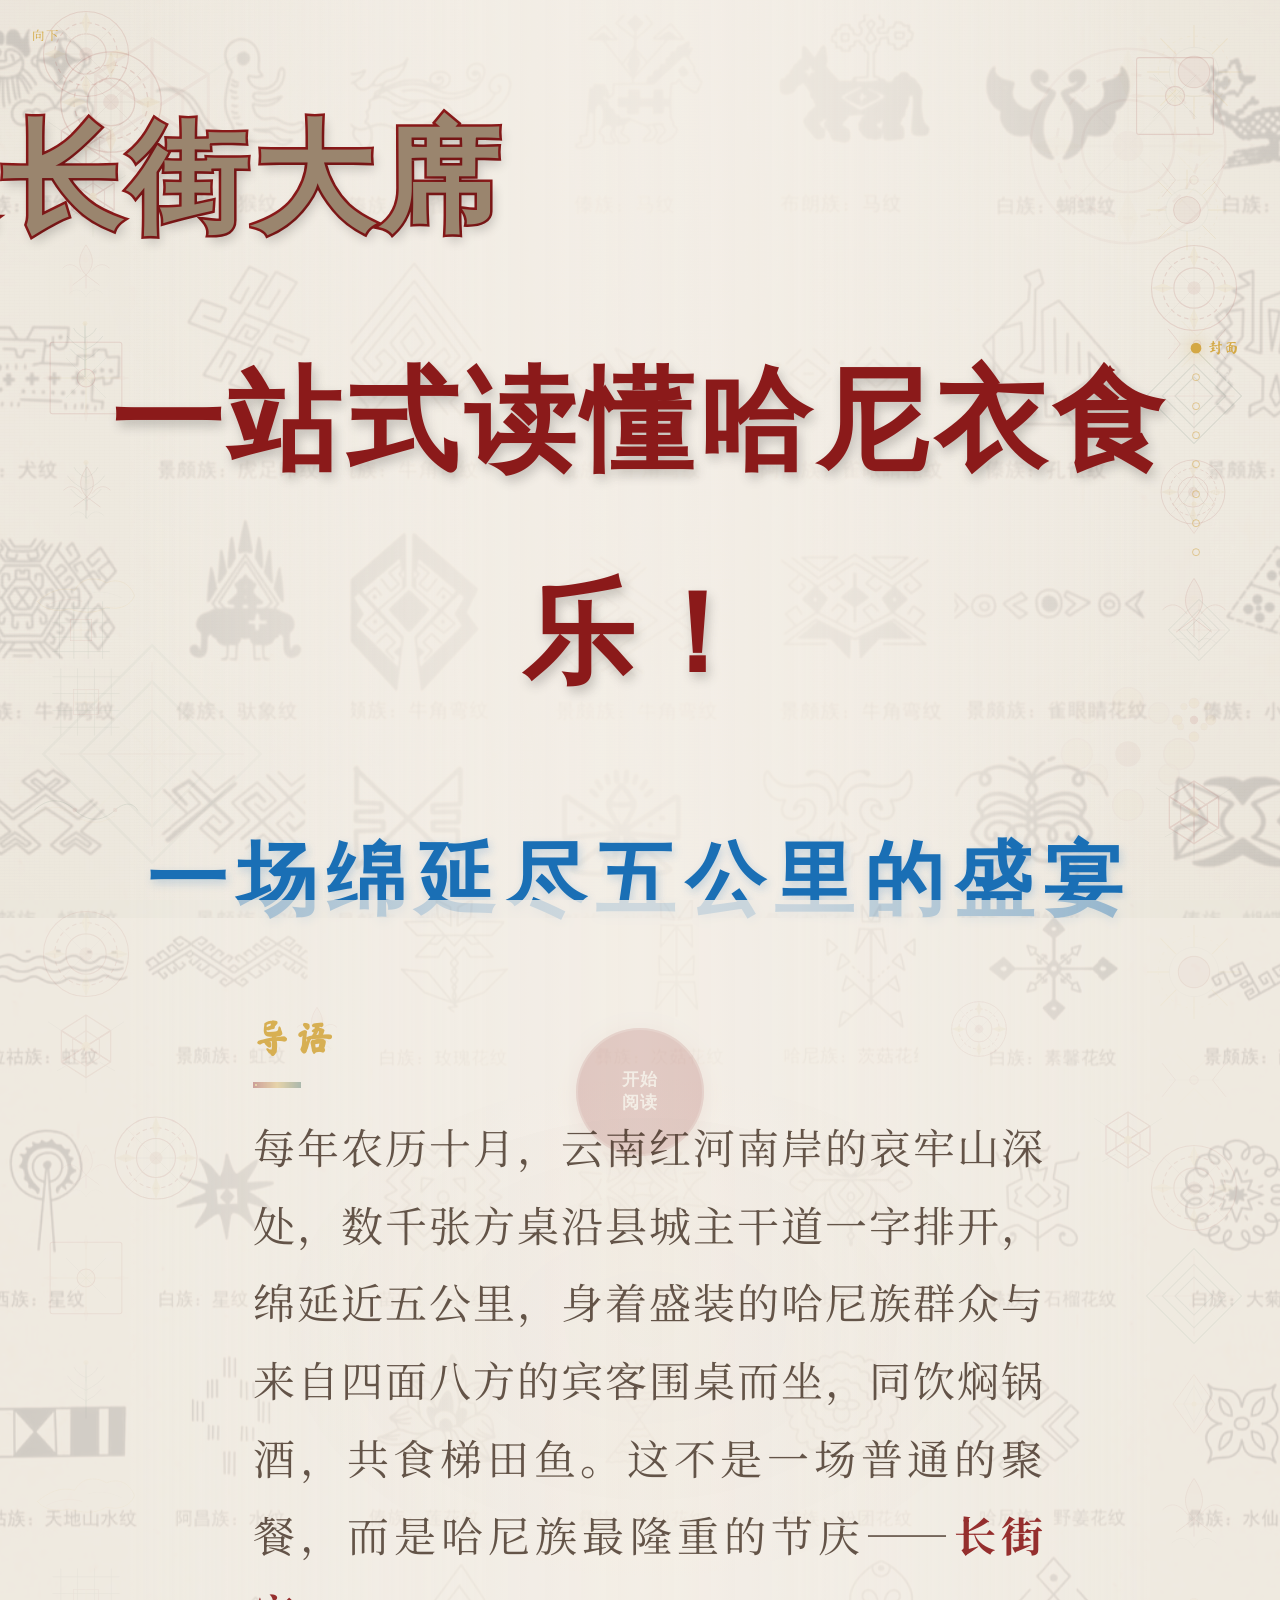
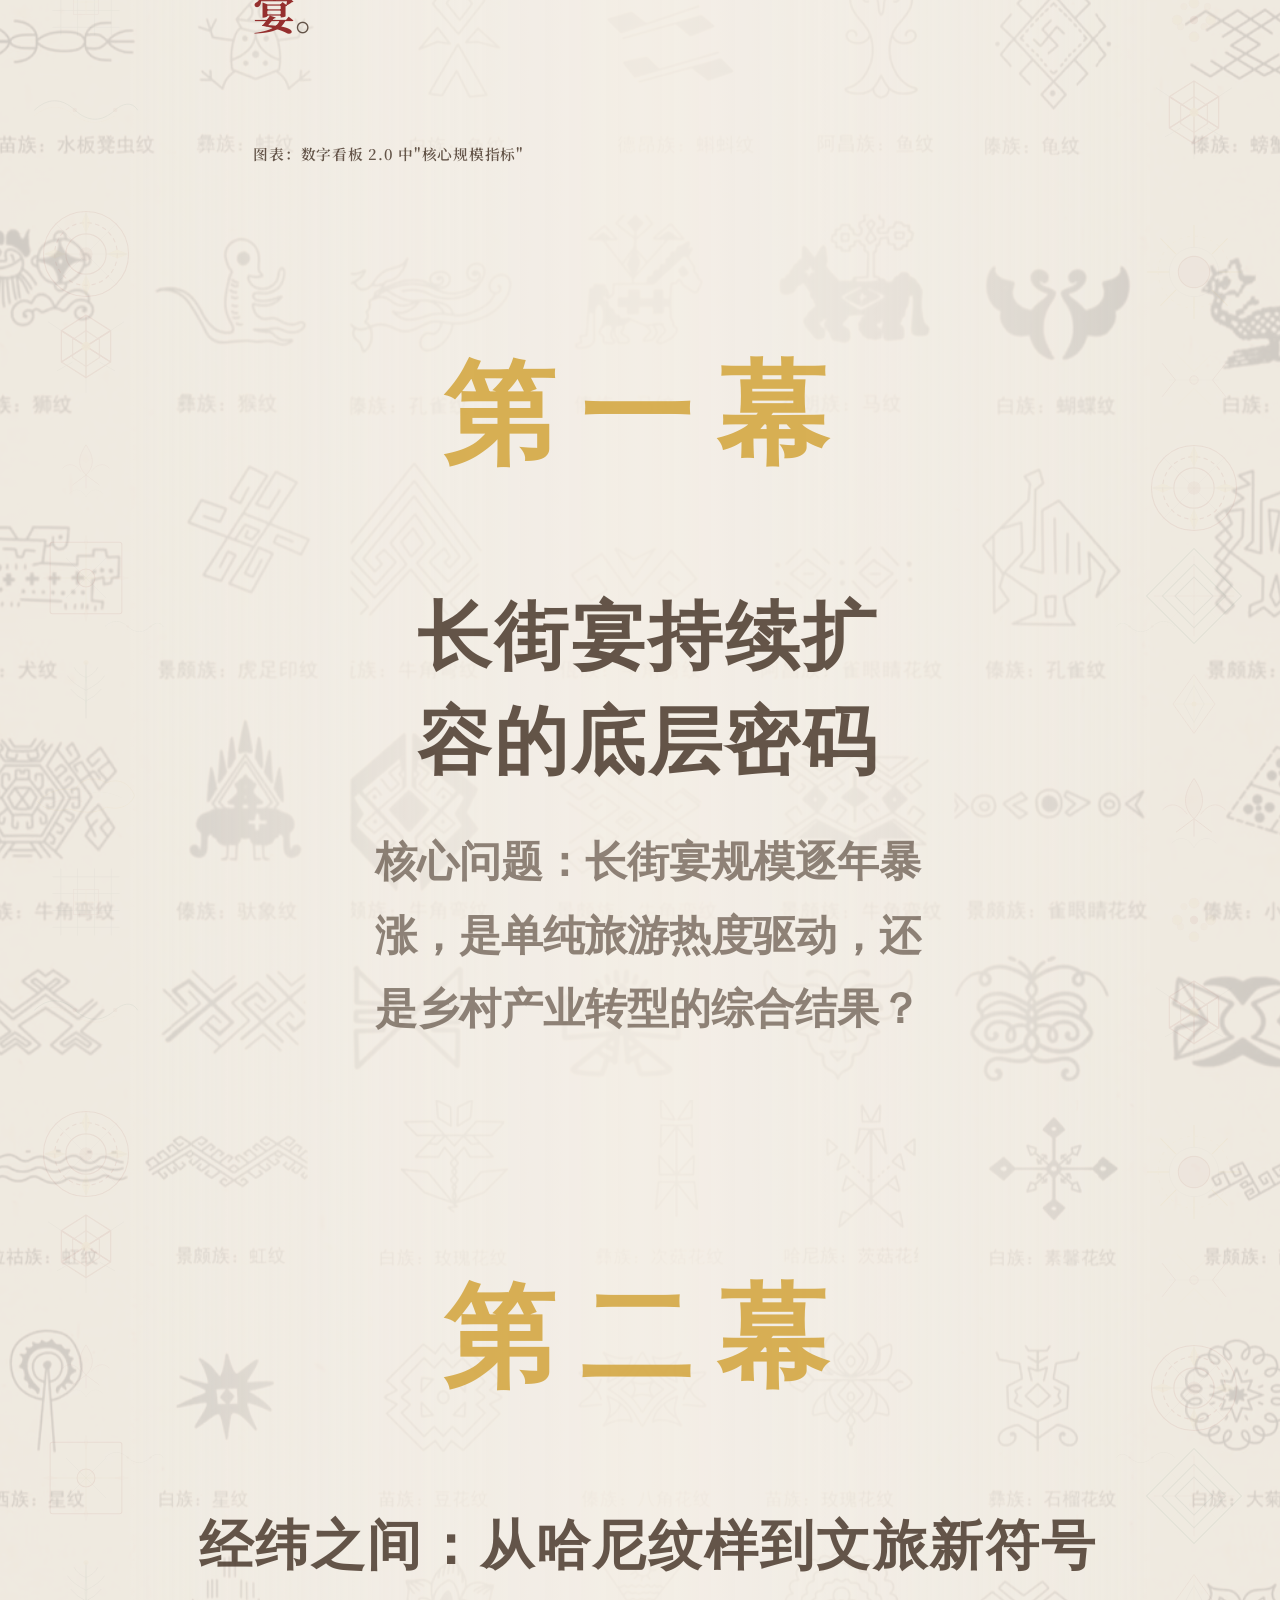
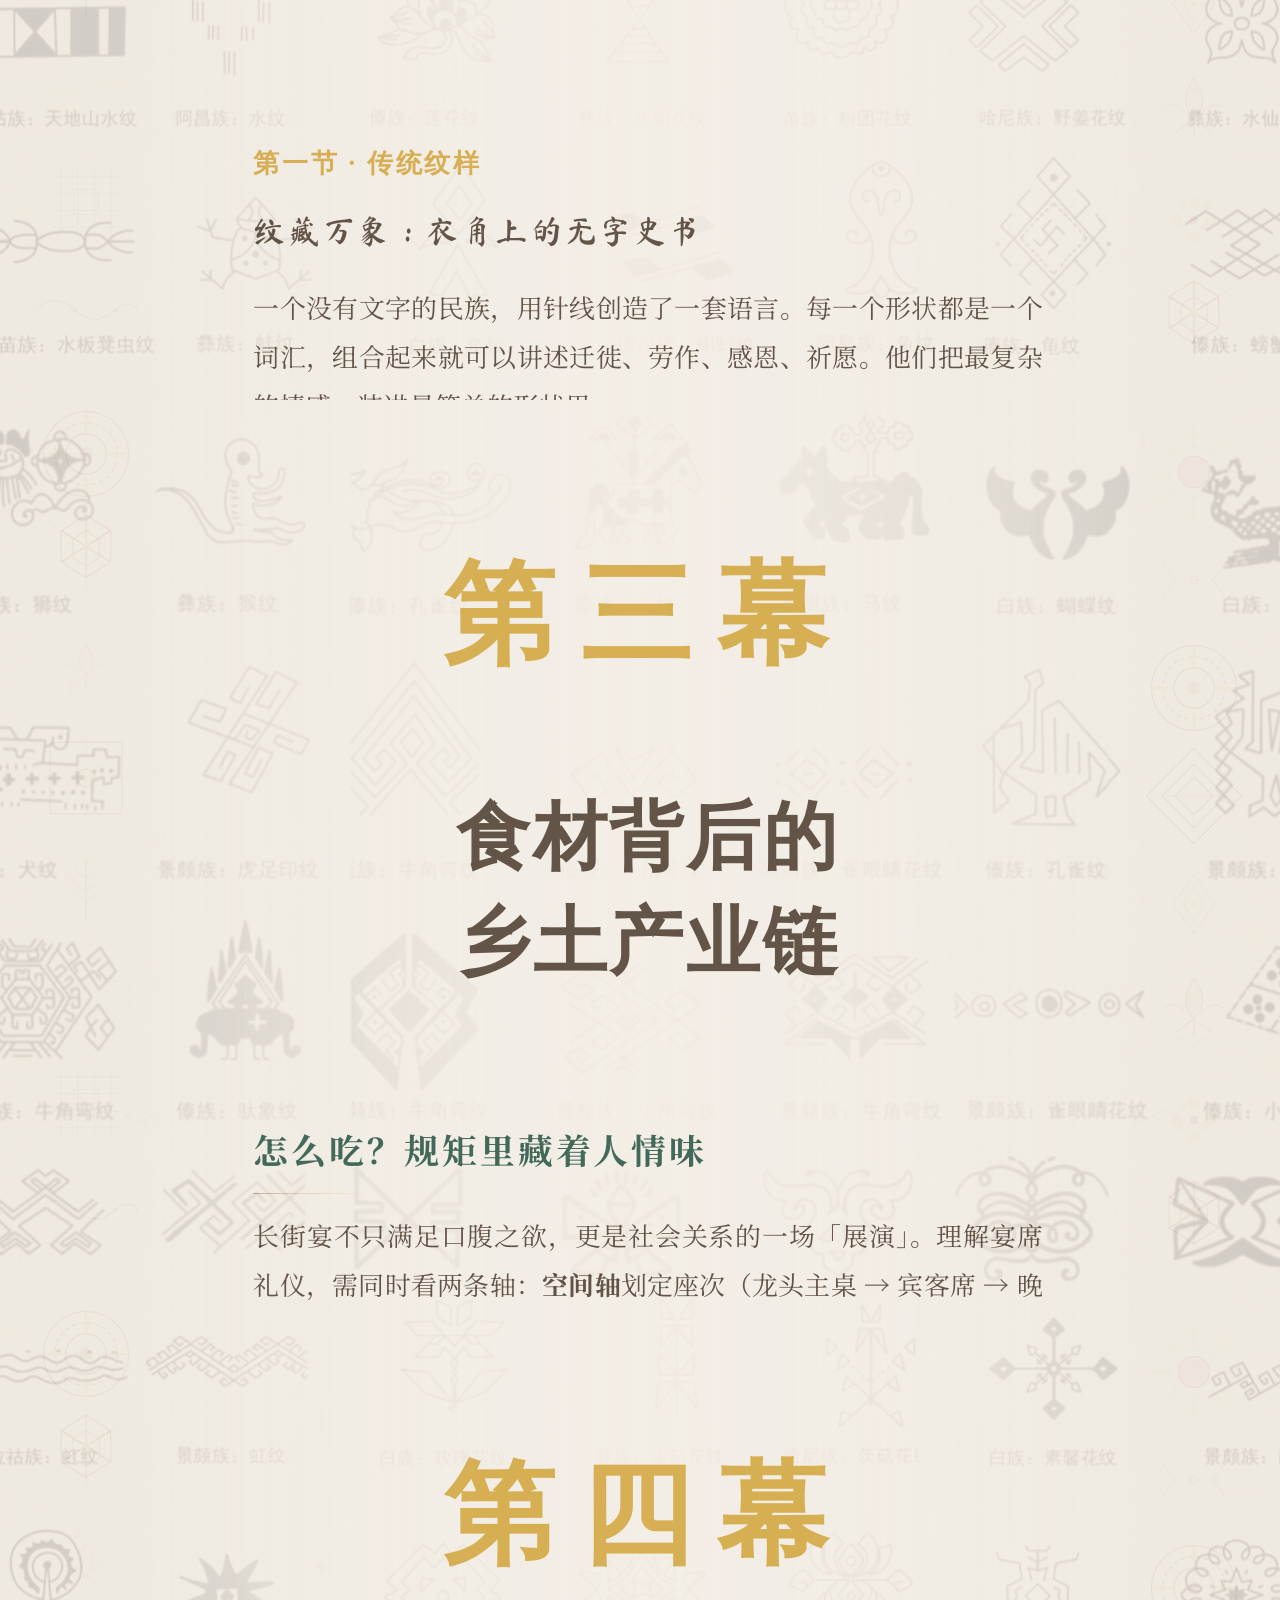
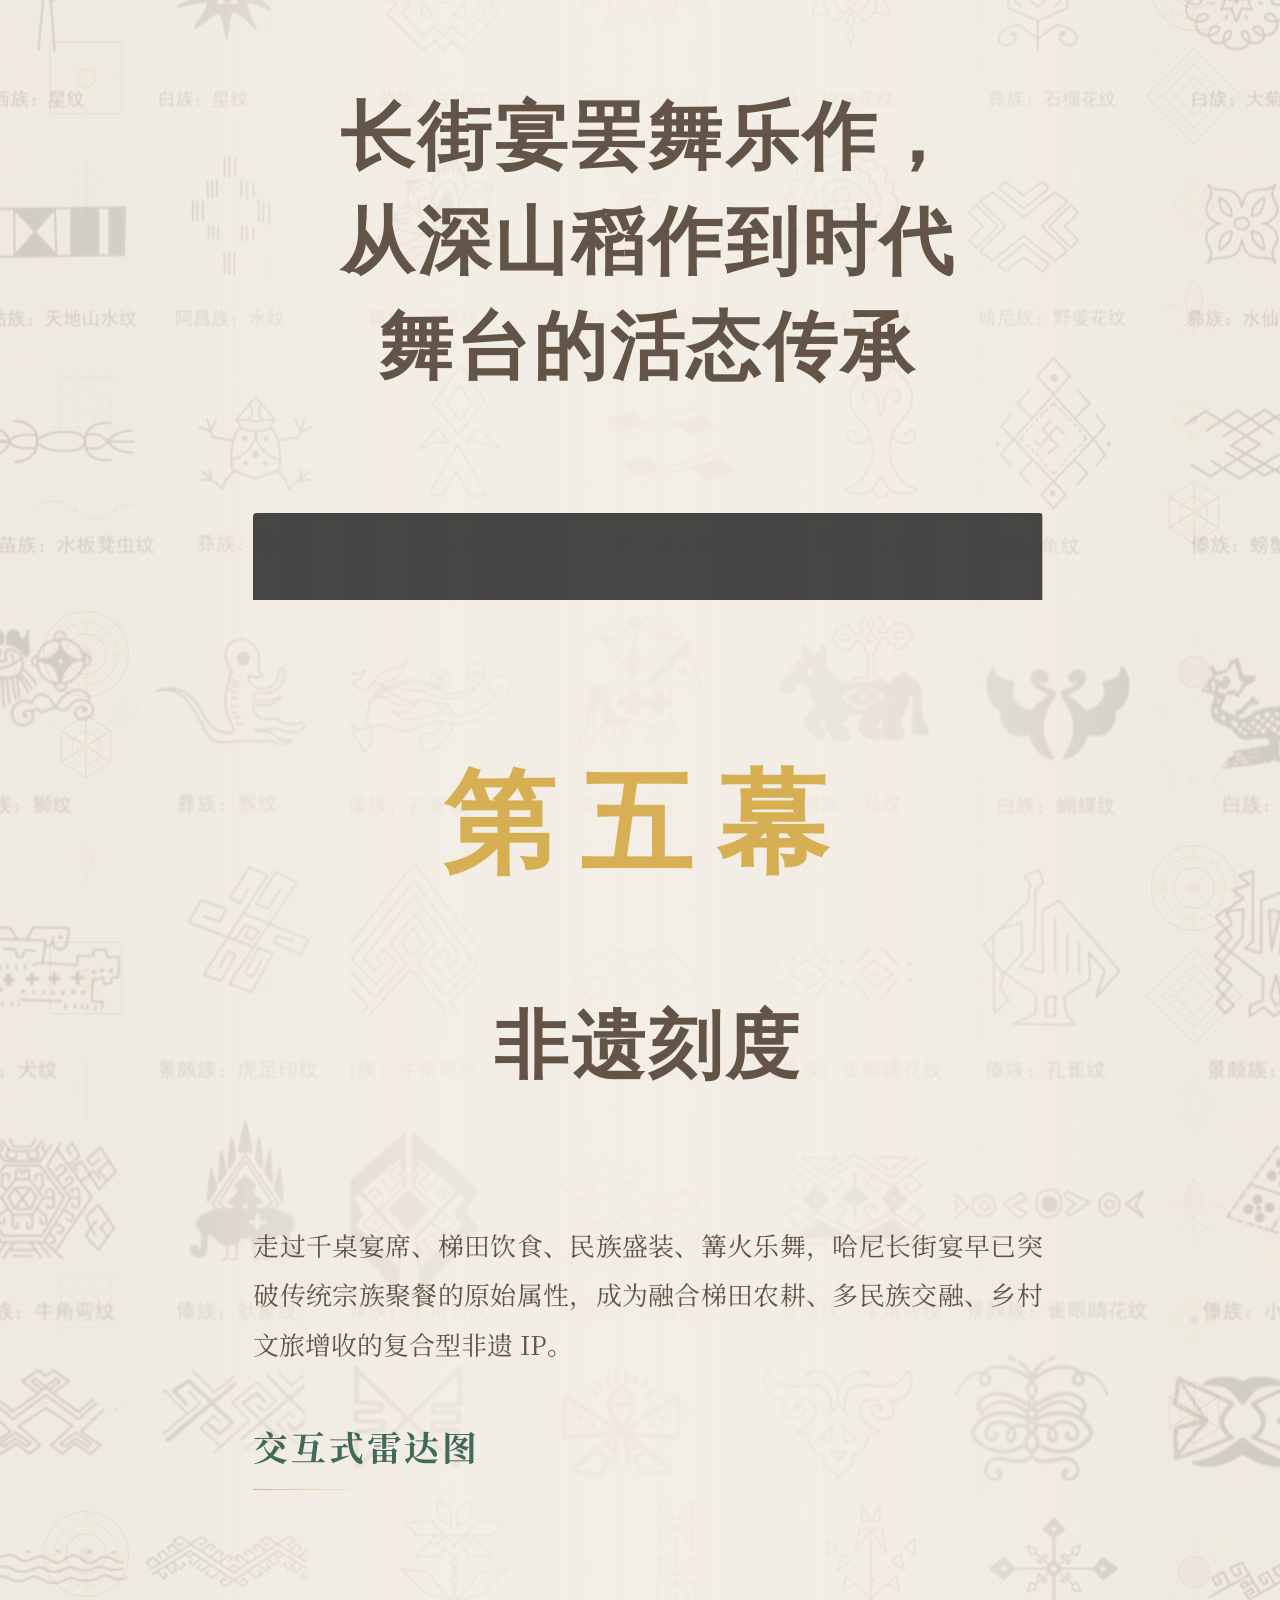
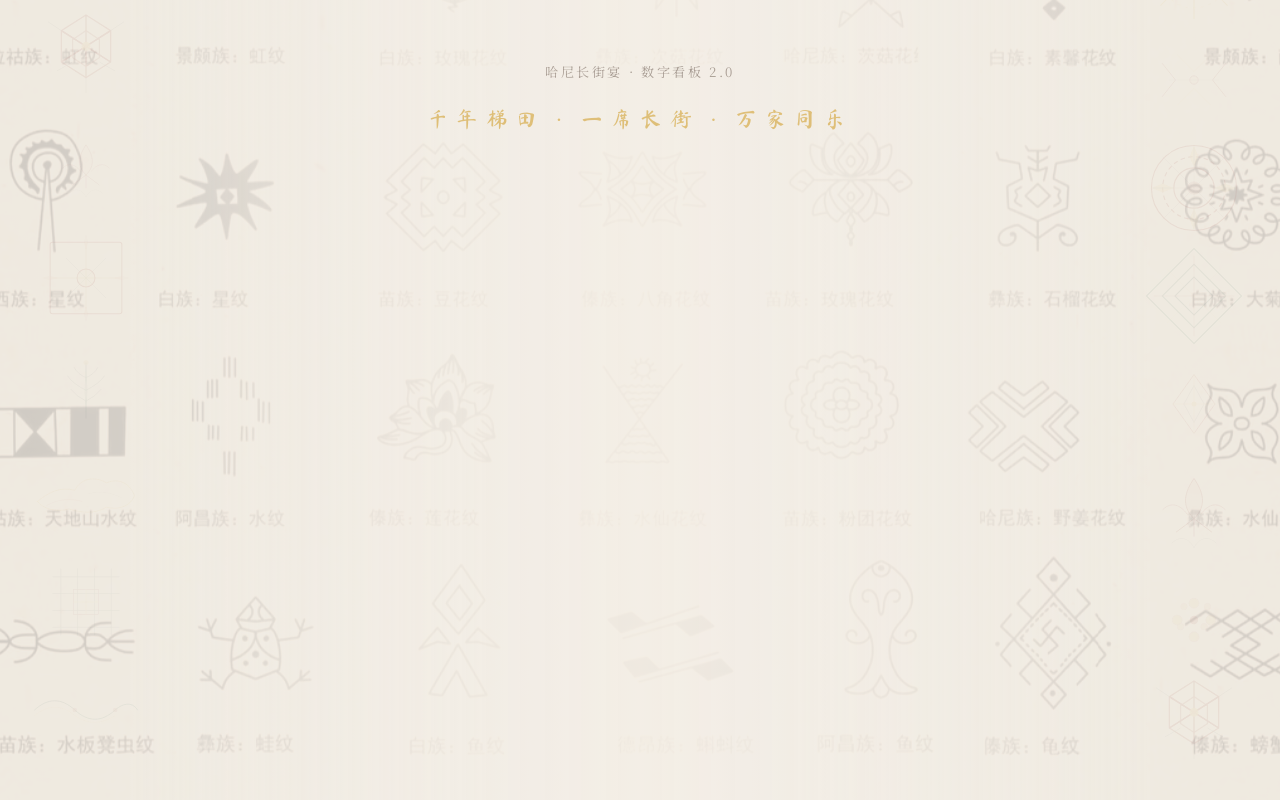
==== commit f90838d9: "精简项目结构并修复大文件上传配置 合并 CSS/JS/HTML，文件数降至 99；视频通过 Git LFS 管理，需用 git push 而非网页上传。  Co-authored-by: Cursor" ====
--- a/index.html
+++ b/index.html
@@ -7,12 +7,7 @@
   <link rel="preconnect" href="https://fonts.googleapis.com">
   <link rel="preconnect" href="https://fonts.gstatic.com" crossorigin>
   <link href="https://fonts.googleapis.com/css2?family=Ma+Shan+Zheng&family=Noto+Serif+SC:wght@400;600;700;900&family=ZCOOL+XiaoWei&display=swap" rel="stylesheet">
-  <link rel="stylesheet" href="css/style.css">
-  <link rel="stylesheet" href="css/act1.css">
-  <link rel="stylesheet" href="css/age-outfit.css">
-  <link rel="stylesheet" href="css/horizontal-story.css">
-  <link rel="stylesheet" href="css/ethnic-decor.css">
-  <link rel="stylesheet" href="css/pattern-showcases.css">
+  <link rel="stylesheet" href="css/site.css">
 </head>
 <body>
   <!-- 宣纸底纹 + 四角民族纹样（全局固定层） -->
@@ -516,8 +511,18 @@
     <p class="article-p">五大环节依次为迎宾、分肉、敬酒、布菜、散席。「分福肉」为核心仪式——祭祀用猪经长辈分赠宾客与晚辈，寓意福分流转与代际感恩。</p>
 
     <figure class="figure-block">
-      <div class="embed-frame-wrap embed-frame-wrap--figure">
-        <iframe class="embed-frame" src="长街宴环形礼仪图.html" title="长街宴环形礼仪图" loading="lazy" scrolling="no"></iframe>
+      <div class="ring-ritual">
+        <div class="ring-ritual__chart" id="ring-ritual-chart">
+          <img class="ring-ritual__img" src="image/美食/环形礼仪图/长街宴礼仪流程·时空双轴图.png" alt="尊老爱幼 · 长幼有序 — 长街宴环形礼仪图" width="570" height="393" />
+          <svg class="ring-ritual__svg" viewBox="0 0 570 393" xmlns="http://www.w3.org/2000/svg" aria-hidden="true">
+            <g class="ring-ritual__zone" data-tip="迎宾礼|村口迎客，互道祝福"><circle class="ring-ritual__hit" cx="285" cy="52" r="42"/></g>
+            <g class="ring-ritual__zone" data-tip="分福肉|重点标注：长辈优先，福泽绵长"><circle class="ring-ritual__hit" cx="468" cy="158" r="42"/></g>
+            <g class="ring-ritual__zone" data-tip="敬酒礼|晚辈向长辈敬酒，表达感恩"><circle class="ring-ritual__hit" cx="408" cy="318" r="42"/></g>
+            <g class="ring-ritual__zone" data-tip="布菜礼|长者优先享用，共享佳肴"><circle class="ring-ritual__hit" cx="162" cy="318" r="42"/></g>
+            <g class="ring-ritual__zone" data-tip="散席礼|互赠伴手礼，依依惜别"><circle class="ring-ritual__hit" cx="102" cy="158" r="42"/></g>
+          </svg>
+        </div>
+        <div class="ring-ritual__tooltip" id="ring-ritual-tooltip" role="tooltip" hidden></div>
       </div>
       <figcaption class="figure-caption">图 2：尊老爱幼 · 长幼有序（环形礼仪图）</figcaption>
       <p class="article-note">中心圈层为龙头/长辈 → 成年人/中青年 → 儿童/晚辈；外环顺时针流转迎宾、分福肉、敬酒、布菜、散席五礼。</p>
@@ -527,7 +532,7 @@
     <p class="article-p">长街宴有相对固定的十二道招牌菜（七彩糯米饭、梯田鱼、牛肉干巴等），每一道都对应一个农耕场景或劳作周期——如梯田鱼对应夏秋稻鱼共作，把「吃什么」与「何时种、何时收」绑在一起。</p>
 
     <div class="embed-frame-wrap">
-      <iframe class="embed-frame" src="长街宴十二道美食及对应农耕场景与劳作周期.html" title="长街宴十二道美食及对应农耕场景与劳作周期" loading="lazy" scrolling="no"></iframe>
+      <iframe class="embed-frame" src="embed-food.html?view=twelve" title="长街宴十二道美食及对应农耕场景与劳作周期" loading="lazy" scrolling="no"></iframe>
     </div>
     <p class="article-note">参见郑宇《民族节庆文化研究》、张禀磊《哈尼长街宴的现代再造》等。</p>
 
@@ -542,7 +547,7 @@
     <p class="article-p">总结「信仰逻辑」：家畜类（鸡、鸭、螺、黄鳝）因「不洁」或寓意歧义不上席；山林野味（竹鸡、山鸡、蜂蛹、野菌）因「野气」「珍贵」而成为祭献与宴席主角。</p>
 
     <div class="embed-frame-wrap">
-      <iframe class="embed-frame" src="禁忌类与可上席类.html" title="禁忌类与可上席类" loading="lazy" scrolling="no"></iframe>
+      <iframe class="embed-frame" src="embed-food.html?view=taboo" title="禁忌类与可上席类" loading="lazy" scrolling="no"></iframe>
     </div>
     <p class="article-note">图注：本图依据郑宇《哈尼族长街宴饮食的人类学阐释》整理。</p>
 
@@ -709,16 +714,9 @@
 
   </main>
 
-  <script src="vendor/echarts.min.js"></script>
-  <script src="vendor/chart.umd.min.js"></script>
-  <script src="vendor/chartjs-plugin-annotation.min.js"></script>
-  <script src="js/main.js"></script>
-  <script src="js/horizontal-story.js"></script>
-  <script src="js/charts.js"></script>
-  <script src="js/pattern-gallery.js"></script>
-  <script src="js/age-outfit.js"></script>
-  <script src="js/act-five.js"></script>
-  <script src="js/print-bg.js"></script>
-  <script src="js/smart-content-decor.js"></script>
+  <script src="https://cdn.jsdelivr.net/npm/echarts@5.5.1/dist/echarts.min.js"></script>
+  <script src="https://cdn.jsdelivr.net/npm/chart.js@4.4.3/dist/chart.umd.min.js"></script>
+  <script src="https://cdn.jsdelivr.net/npm/chartjs-plugin-annotation@3.0.1/dist/chartjs-plugin-annotation.min.js"></script>
+  <script src="js/app.js"></script>
 </body>
 </html>
--- a/css/site.css
+++ b/css/site.css
@@ -0,0 +1,3740 @@
+/* ===== css/style.css ===== */
+@font-face {
+  font-family: '禹卫书法行书';
+  src: local('禹卫书法行书'),
+       local('禹卫书法行书简'),
+       local('YuweiXingshu'),
+       local('YWShuFengXingShuJ'),
+       url('../fonts/YuweiXingshu.woff2') format('woff2'),
+       url('../fonts/YuweiXingshu.ttf') format('truetype');
+  font-weight: normal;
+  font-style: normal;
+  font-display: swap;
+}
+
+@font-face {
+  font-family: '汉仪大标宋';
+  src: local('汉仪大标宋'),
+       local('汉仪大标宋简'),
+       local('HYDaBiaoSongJ'),
+       local('HYDaBiaoSong'),
+       url('../fonts/HYDaBiaoSong.woff2') format('woff2'),
+       url('../fonts/HYDaBiaoSong.ttf') format('truetype');
+  font-weight: normal;
+  font-style: normal;
+  font-display: swap;
+}
+
+@font-face {
+  font-family: '方正小标宋';
+  src: local('方正小标宋_GBK'),
+       local('方正小标宋简体'),
+       local('FZXiaoBiaoSong-B05S'),
+       local('FZXBSJW'),
+       local('FZXiaoBiaoSong'),
+       url('../fonts/FZXiaoBiaoSong.woff2') format('woff2'),
+       url('../fonts/FZXiaoBiaoSong.ttf') format('truetype');
+  font-weight: normal;
+  font-style: normal;
+  font-display: swap;
+}
+
+:root {
+  --font-cover-headline: '汉仪大标宋', 'HYDaBiaoSongJ', 'HYDaBiaoSong', 'SimSun', serif;
+  --font-cover-subtitle: '禹卫书法行书', 'YuweiXingshu', 'YWShuFengXingShuJ', 'KaiTi', cursive;
+  --font-act-header: '方正小标宋', 'FZXiaoBiaoSong', 'FZXBSJW', 'SimSun', serif;
+  --color-cover-subtitle: #1a6fb5;
+  --bg-base: #f5efe6;
+  --bg-dark: #ebe3d6;
+  --bg-warm: #e8dfd0;
+  --paper: rgba(245, 239, 230, 0.6);
+  --paper-border: rgba(139, 26, 26, 0.12);
+  --text: #3d2b1f;
+  --text-soft: #5a4638;
+  --text-muted: #7a6a58;
+  --accent-red: #8b1a1a;
+  --accent-gold: #d4a843;
+  --accent-gold-light: #e8c96a;
+  --accent-indigo: #2f5a4a;
+  --accent-earth: #6b5344;
+  --dashboard-bg: transparent;
+  --dashboard-card: transparent;
+  --highlight-yellow: #d4a843;
+  --ethnic-pattern: rgba(139, 26, 26, 0.04);
+  --ethnic-pattern-red: rgba(47, 90, 74, 0.035);
+}
+
+* {
+  margin: 0;
+  padding: 0;
+  box-sizing: border-box;
+}
+
+html {
+  scroll-behavior: auto;
+  overscroll-behavior-y: none;
+}
+
+body {
+  font-family: 'Noto Serif SC', 'SimSun', serif;
+  color: var(--text);
+  line-height: 1.9;
+  min-height: 100vh;
+  overscroll-behavior-y: none;
+  background-color: var(--bg-base);
+  background-image: none;
+  background-attachment: scroll;
+}
+
+/* 去掉两侧竖条框饰 */
+body::before,
+body::after {
+  display: none;
+}
+
+/* 导航 */
+.nav-toggle {
+  position: fixed;
+  top: 28px;
+  right: 32px;
+  z-index: 100;
+  display: flex;
+  flex-direction: column;
+  gap: 7px;
+  cursor: pointer;
+  opacity: 0.75;
+  border: none;
+  background: transparent;
+  padding: 4px;
+}
+
+.nav-toggle span {
+  display: block;
+  width: 28px;
+  height: 2px;
+  background: rgba(255, 255, 255, 0.85);
+}
+
+.page {
+  position: relative;
+  z-index: 1;
+  width: 66.667%;
+  max-width: none;
+  margin: 0 auto;
+  padding: 8px 40px clamp(64px, 10vh, 120px);
+}
+
+/* ===== 顶部横幅 — 全宽 ===== */
+.hero-banner {
+  position: relative;
+  z-index: 1;
+  width: 100%;
+  text-align: center;
+  padding: 48px 120px 16px;
+}
+
+/* ===== 主标题区 — 书法风 ===== */
+.hero {
+  text-align: center;
+  margin-bottom: 48px;
+}
+
+.hero-top {
+  display: flex;
+  flex-wrap: wrap;
+  justify-content: center;
+  align-items: baseline;
+  gap: 24px 48px;
+  margin-bottom: 36px;
+}
+
+.hero-brush-left {
+  font-family: 'Ma Shan Zheng', 'ZCOOL XiaoWei', cursive;
+  font-size: clamp(7.2rem, 24vw, 12rem);
+  color: rgba(240, 235, 225, 0.92);
+  text-shadow: 6px 9px 18px rgba(0, 0, 0, 0.18);
+  letter-spacing: 0.06em;
+  line-height: 1.1;
+}
+
+.hero-brush-right {
+  font-family: 'Ma Shan Zheng', 'ZCOOL XiaoWei', cursive;
+  font-size: clamp(6rem, 21vw, 10.2rem);
+  color: var(--accent-red);
+  text-shadow: 3px 6px 12px rgba(0, 0, 0, 0.2);
+  letter-spacing: 0.04em;
+}
+
+.hero-bridge {
+  font-family: 'Ma Shan Zheng', cursive;
+  font-size: clamp(3rem, 9vw, 3.75rem);
+  color: rgba(255, 255, 255, 0.82);
+  font-style: italic;
+  transform: rotate(-2deg);
+  margin: 24px 0 8px;
+  letter-spacing: 0.2em;
+}
+
+.hero-bottom {
+  display: flex;
+  align-items: center;
+  justify-content: center;
+  gap: clamp(12px, 4vw, 40px);
+  margin-top: 0;
+}
+
+.hero-char {
+  font-family: 'Ma Shan Zheng', 'ZCOOL XiaoWei', cursive;
+  font-size: clamp(3.5rem, 14vw, 6.5rem);
+  color: var(--text);
+  line-height: 1;
+  text-shadow: 3px 4px 0 rgba(0, 0, 0, 0.08);
+}
+
+.hero-icon {
+  flex-shrink: 0;
+  width: clamp(100px, 28vw, 180px);
+  height: auto;
+}
+
+.hero-sub {
+  margin-top: 20px;
+  font-size: 2.2rem;
+  color: var(--text-muted);
+  letter-spacing: 0.35em;
+}
+
+/* ===== 导语 ===== */
+.intro {
+  background: transparent;
+  border: none;
+  padding: 40px 0;
+  margin-bottom: 48px;
+  position: relative;
+  box-shadow: none;
+}
+
+.intro-label {
+  display: inline-block;
+  background: transparent;
+  color: var(--highlight-yellow);
+  font-family: '禹卫书法行书', 'Ma Shan Zheng', cursive;
+  font-weight: 700;
+  font-size: 2.3rem;
+  padding: 0;
+  margin-bottom: 20px;
+  letter-spacing: 0.15em;
+}
+
+.intro p {
+  font-size: 2.625rem;
+  text-align: justify;
+  color: rgba(240, 235, 225, 0.92);
+  line-height: 1.85;
+}
+
+.intro em {
+  font-style: normal;
+  color: var(--accent-red);
+  font-weight: 600;
+}
+
+/* ===== 图表说明 ===== */
+.chart-caption {
+  color: var(--accent-red);
+  font-size: 0.92rem;
+  font-weight: 600;
+  margin-bottom: 16px;
+  letter-spacing: 0.05em;
+}
+
+/* ===== 数字看板 ===== */
+.dashboard {
+  background: transparent;
+  border: none;
+  border-radius: 0;
+  padding: 28px 0 32px;
+  margin-bottom: 48px;
+  position: relative;
+  box-shadow: none;
+}
+
+.dashboard::before {
+  display: none;
+}
+
+.dashboard-title {
+  color: var(--accent-gold);
+  font-family: 'Noto Serif SC', serif;
+  font-size: 1.1rem;
+  font-weight: 700;
+  margin-bottom: 24px;
+  letter-spacing: 0.08em;
+}
+
+.metrics-grid {
+  display: grid;
+  grid-template-columns: repeat(2, 1fr);
+  gap: 14px;
+}
+
+.metric-card {
+  background: transparent;
+  border: none;
+  padding: 26px 16px;
+  text-align: center;
+  position: relative;
+}
+
+.metric-card::after {
+  content: '';
+  position: absolute;
+  bottom: 0;
+  left: 50%;
+  transform: translateX(-50%);
+  width: 48px;
+  height: 2px;
+  background: linear-gradient(90deg, transparent, var(--accent-gold), transparent);
+  opacity: 0.55;
+}
+
+.metric-value {
+  font-family: 'Ma Shan Zheng', 'Noto Serif SC', serif;
+  font-size: clamp(2rem, 6vw, 2.8rem);
+  color: var(--accent-gold-light);
+  line-height: 1.2;
+  margin-bottom: 6px;
+}
+
+.metric-label {
+  font-size: 0.85rem;
+  color: rgba(230, 220, 200, 0.6);
+  letter-spacing: 0.12em;
+}
+
+/* ===== 正文 ===== */
+.content {
+  display: flex;
+  flex-direction: column;
+  gap: 28px;
+}
+
+.content-block {
+  background: transparent;
+  border: none;
+  padding: 40px 0;
+  box-shadow: none;
+}
+
+.content-block:last-child {
+  padding-bottom: 12px;
+}
+
+.content p {
+  font-size: 2.625rem;
+  text-align: center;
+  color: rgba(240, 235, 225, 0.92);
+  line-height: 2;
+}
+
+.highlight-gold {
+  font-family: 'Ma Shan Zheng', cursive;
+  font-size: 1.35em;
+  color: var(--accent-gold);
+  letter-spacing: 0.05em;
+}
+
+.highlight-red {
+  color: var(--accent-red);
+  font-weight: 700;
+}
+
+.content-divider {
+  text-align: center;
+  color: rgba(255, 255, 255, 0.55);
+  font-size: 2.25rem;
+  letter-spacing: 0.1em;
+  margin: 10px 0;
+}
+
+/* 四维 — 印章风 */
+.dimensions {
+  display: flex;
+  flex-wrap: wrap;
+  gap: 40px;
+  justify-content: center;
+  margin-top: 30px;
+  margin-bottom: 0;
+}
+
+.dimension-tag {
+  width: auto;
+  height: auto;
+  min-width: 0;
+  display: flex;
+  align-items: center;
+  justify-content: center;
+  border: none;
+  color: var(--accent-red);
+  font-family: 'Ma Shan Zheng', cursive;
+  font-size: 3.25rem;
+  transform: rotate(-3deg);
+  background: transparent;
+  box-shadow: none;
+  padding: 8px 4px;
+  text-shadow: 0 2px 8px rgba(0, 0, 0, 0.15);
+}
+
+.dimension-tag:nth-child(even) {
+  transform: rotate(2deg);
+}
+
+/* ===== 第一幕 ===== */
+.act-section {
+  margin-top: 120px;
+  padding: 90px 0;
+  text-align: center;
+  border-top: none;
+}
+
+.act-number {
+  display: block;
+  font-family: var(--font-act-header);
+  font-size: clamp(3rem, 9vw, 5.25rem);
+  font-weight: 700;
+  color: var(--highlight-yellow);
+  letter-spacing: 0.3em;
+  margin-bottom: 24px;
+}
+
+.act-title {
+  font-family: 'Ma Shan Zheng', 'ZCOOL XiaoWei', cursive;
+  font-size: clamp(6rem, 18vw, 10.5rem);
+  color: var(--accent-red);
+  font-weight: 400;
+  line-height: 1.2;
+  text-shadow: 4.5px 9px 18px rgba(0, 0, 0, 0.2);
+  letter-spacing: 0.08em;
+  margin-bottom: 36px;
+}
+
+.act-subtitle {
+  font-family: 'Noto Serif SC', serif;
+  font-size: clamp(2.7rem, 7.5vw, 3.94rem);
+  color: rgba(240, 235, 225, 0.92);
+  letter-spacing: 0.15em;
+  line-height: 1.8;
+}
+
+/* 页脚 */
+footer {
+  position: relative;
+  z-index: 10;
+  margin-top: 0;
+  padding: 48px 24px 64px;
+  text-align: center;
+  font-size: 0.82rem;
+  color: rgba(255, 255, 255, 0.45);
+  letter-spacing: 0.2em;
+  border-top: none;
+  background: transparent;
+}
+
+.footer-ethnic {
+  margin-top: 14px;
+  font-family: 'Ma Shan Zheng', cursive;
+  font-size: 1.35rem;
+  color: rgba(212, 168, 75, 0.55);
+  letter-spacing: 0.35em;
+}
+
+@media (max-width: 600px) {
+  body::before,
+  body::after { display: none; }
+
+  .page {
+    width: 92%;
+    padding: 32px 20px clamp(64px, 10vh, 96px);
+  }
+
+  .hero-banner {
+    padding: 40px 60px 12px;
+  }
+
+  .intro,
+  .content-block {
+    padding: 24px 0;
+  }
+
+  .intro p,
+  .content p {
+    font-size: clamp(1.25rem, 5vw, 2.625rem);
+  }
+
+  .intro-label {
+    font-size: clamp(1.2rem, 4.5vw, 2.3rem);
+  }
+
+  .content-divider {
+    font-size: clamp(1rem, 4vw, 2.25rem);
+  }
+
+  .dimension-tag {
+    font-size: 2rem;
+  }
+
+  .act-section {
+    margin-top: 72px;
+    padding: 60px 0;
+  }
+
+  .act-title {
+    font-size: clamp(3.75rem, 15vw, 10.5rem);
+  }
+
+  .act-subtitle {
+    font-size: clamp(1.875rem, 7.5vw, 3.94rem);
+  }
+
+  .dashboard {
+    padding: 20px 16px 24px;
+  }
+
+  .metrics-grid {
+    grid-template-columns: 1fr;
+  }
+
+  .hero-bottom {
+    flex-direction: column;
+    gap: 8px;
+  }
+}
+
+
+/* ===== css/ethnic-decor.css ===== */
+/* ============================================================
+   哈尼族国潮民族风 · 宣纸底纹 + 智能内容装饰
+   配色：米白 #f5efe6 · 敦煌红棕 #8b1a1a · 极乐金 #d4a843
+         古墨 #3d2b1f · 哈尼青黛 #2f5a4a
+   ============================================================ */
+
+:root {
+  --paper-base: #f5efe6;
+  --dunhuang-red: #8b1a1a;
+  --bliss-gold: #d4a843;
+  --ancient-ink: #3d2b1f;
+  --cover-title-fill: #9a856e;
+  --cover-title-stroke: 5px;
+  --hani-indigo: #2f5a4a;
+  --aged-tint: rgba(180, 150, 120, 0.08);
+
+  /* 覆盖全站色板，适配宣纸浅色底 */
+  --bg-base: var(--paper-base);
+  --bg-dark: #ebe3d6;
+  --bg-warm: #e8dfd0;
+  --text: var(--ancient-ink);
+  --text-soft: #5a4638;
+  --text-muted: #7a6a58;
+  --accent-red: var(--dunhuang-red);
+  --accent-gold: var(--bliss-gold);
+  --accent-gold-light: #e8c96a;
+  --accent-indigo: var(--hani-indigo);
+  --accent-earth: #6b5344;
+  --highlight-yellow: var(--bliss-gold);
+  --ethnic-pattern: rgba(139, 26, 26, 0.04);
+  --ethnic-pattern-red: rgba(47, 90, 74, 0.035);
+  --text-body: rgba(61, 43, 31, 0.88);
+  --text-body-soft: rgba(61, 43, 31, 0.62);
+  --text-body-muted: rgba(61, 43, 31, 0.45);
+
+  /* 印刷底纹：黑色 → 深棕古墨（偏淡） */
+  --print-opacity: 0.30;
+  --print-ink: #4a3528;
+  --print-filter: sepia(0.55) hue-rotate(352deg) saturate(0.58) brightness(1.18) contrast(0.68);
+  --print-paper-veil: rgba(245, 239, 230, 0.38);
+}
+
+/* ── 全局宣纸底 ── */
+body {
+  background-color: var(--paper-base);
+  background-image: none;
+  color: var(--text);
+}
+
+/* 浅色底文字适配 — body 前缀提升优先级，覆盖各篇章 CSS */
+body .intro p,
+body .content p,
+body .content-divider,
+body .article-p,
+body .article-list li,
+body .article-list li strong,
+body .article-note,
+body .article-conclusion,
+body .article-summary,
+body .act-one-title,
+body .act-one-question,
+body .chart-caption,
+body .metric-label,
+body footer,
+body .footer-ethnic,
+body .story-scroll-hint,
+body .pattern-overlap__title,
+body .age-outfit__hint,
+body .figure-caption,
+body .media-placeholder__label,
+body .media-placeholder__hint,
+body .radar-insights__conclusion,
+body .memory-poster__intro,
+body .memory-poster__card-line,
+body .memory-poster__card-score,
+body .memory-poster__footer,
+body .article-quote,
+body .chart-title,
+body .chart-caption-inner,
+body .chart-edit-note,
+body .article-subtitle,
+body .source-ref,
+body .ritual-flow__caption,
+body .embed-frame-wrap + .article-note,
+body html.story-layered .story-nav__item,
+body html.story-layered .story-scroll-hint {
+  color: var(--text-body);
+}
+
+body .cover-screen__title,
+body html.story-layered .cover-screen__title {
+  color: var(--cover-title-fill);
+  -webkit-text-fill-color: var(--cover-title-fill);
+  -webkit-text-stroke: var(--cover-title-stroke) var(--accent-red);
+  paint-order: stroke fill;
+  font-weight: 700;
+  transform: translateX(-450px);
+}
+
+body .cover-screen__bridge,
+body html.story-layered .cover-screen__bridge {
+  color: var(--color-cover-subtitle);
+  font-weight: 700;
+}
+
+body .intro em,
+body .highlight-red,
+body .dimension-tag,
+body .cover-screen__hook,
+body html.story-layered .cover-screen__hook {
+  color: var(--dunhuang-red);
+  font-weight: 700;
+}
+
+body .metric-value,
+body .highlight-gold,
+body .dashboard-title,
+body .article-h4,
+body .intro-label,
+body .act-number {
+  color: var(--bliss-gold);
+}
+
+body .intro-label {
+  font-family: '禹卫书法行书', 'Ma Shan Zheng', cursive;
+}
+
+body .act-one-header .act-number,
+body .act-one-title,
+body .act-one-question {
+  font-family: var(--font-act-header);
+  font-weight: 700;
+}
+
+body .article-h3 {
+  color: var(--hani-indigo);
+}
+
+body .act-one-question,
+body .article-note,
+body .metric-label,
+body .content-divider,
+body .chart-edit-note,
+body .source-ref,
+body html.story-layered .story-nav__item,
+body html.story-layered .story-scroll-hint {
+  color: var(--text-body-soft);
+}
+
+body html.story-layered .story-nav__item.is-active,
+body html.story-layered .story-nav__item:hover,
+body .story-nav__item.is-active,
+body .story-nav__item:hover {
+  color: var(--dunhuang-red);
+}
+
+body .nav-toggle span {
+  background: var(--ancient-ink);
+}
+
+body .hero-char,
+body html.story-layered .cover-screen__feast .hero-char {
+  color: var(--ancient-ink);
+}
+
+body footer {
+  color: var(--text-body-muted);
+}
+
+body .footer-ethnic {
+  color: rgba(212, 168, 67, 0.75);
+}
+
+/* ── 固定背景装饰层 ── */
+.ethnic-bg {
+  position: fixed;
+  inset: 0;
+  z-index: 0;
+  pointer-events: none;
+  overflow: hidden;
+}
+
+/* 民族图鉴印刷底纹 — 01/02 交替，黑色淡化如印上去 */
+.ethnic-print-stack {
+  position: absolute;
+  inset: 0;
+  z-index: 0;
+  pointer-events: none;
+}
+
+.ethnic-print-stack__layer {
+  position: absolute;
+  inset: -4%;
+  opacity: 0;
+  transition: opacity 0.75s ease;
+}
+
+.ethnic-print-stack__layer.is-active {
+  opacity: 1;
+}
+
+.ethnic-print-bg {
+  position: absolute;
+  inset: -2%;
+  z-index: 0;
+  pointer-events: none;
+  background-size: cover;
+  background-position: center center;
+  background-repeat: no-repeat;
+  opacity: var(--print-opacity);
+  mix-blend-mode: multiply;
+  filter: var(--print-filter);
+}
+
+/* 将纹样中的黑色叠染为深棕 */
+.ethnic-print-bg::before {
+  content: '';
+  position: absolute;
+  inset: 0;
+  z-index: 1;
+  pointer-events: none;
+  background: var(--print-ink);
+  opacity: 0.09;
+  mix-blend-mode: color;
+}
+
+.ethnic-print-bg--a {
+  background-image: url('../image/背景/01.jpg');
+}
+
+.ethnic-print-bg--b {
+  background-image: url('../image/背景/02.jpg');
+}
+
+.ethnic-print-bg__wash {
+  position: absolute;
+  inset: 0;
+  z-index: 2;
+  pointer-events: none;
+  background: linear-gradient(
+    90deg,
+    transparent 0%,
+    rgba(245, 239, 230, 0.10) 12%,
+    rgba(245, 239, 230, 0.36) 32%,
+    rgba(245, 239, 230, 0.48) 50%,
+    rgba(245, 239, 230, 0.36) 68%,
+    rgba(245, 239, 230, 0.10) 88%,
+    transparent 100%
+  );
+}
+
+/* 宣纸薄罩：叠在印刷层上，不盖住左右/下方纹样 */
+html.story-layered .story-panel::after {
+  content: '';
+  position: absolute;
+  inset: 0;
+  z-index: 1;
+  pointer-events: none;
+  background: var(--print-paper-veil);
+}
+
+html.story-layered .story-panel {
+  background-color: transparent !important;
+  background-image: none !important;
+}
+
+html.story-layered .cover-screen,
+html.story-layered .story-panel__scroll {
+  background: transparent;
+}
+
+/* 桌面分层滚动：每幕自带印刷底，隐藏固定层避免叠影 */
+html.story-layered .ethnic-print-stack {
+  visibility: hidden;
+}
+
+html.story-layered .story-panel .ethnic-print-bg {
+  inset: -2%;
+}
+
+.ethnic-bg__layer {
+  position: absolute;
+  inset: 0;
+  pointer-events: none;
+}
+
+/* 1. 宣纸纤维纹理 + 细微颗粒感 */
+.ethnic-bg__fiber {
+  background-image:
+    repeating-linear-gradient(
+      0deg,
+      transparent 0,
+      transparent 2px,
+      rgba(61, 43, 31, 0.016) 2px,
+      rgba(61, 43, 31, 0.016) 3px
+    ),
+    repeating-linear-gradient(
+      90deg,
+      transparent 0,
+      transparent 4px,
+      rgba(61, 43, 31, 0.011) 4px,
+      rgba(61, 43, 31, 0.011) 5px
+    ),
+    radial-gradient(circle at 20% 30%, rgba(180, 150, 120, 0.04) 0, transparent 50%),
+    radial-gradient(circle at 75% 65%, rgba(139, 26, 26, 0.02) 0, transparent 45%);
+  opacity: 0.9;
+}
+
+/* 2. 四角做旧晕染 */
+.ethnic-bg__aged {
+  background:
+    radial-gradient(ellipse 50% 42% at 0% 0%, var(--aged-tint), transparent 72%),
+    radial-gradient(ellipse 50% 42% at 100% 0%, var(--aged-tint), transparent 72%),
+    radial-gradient(ellipse 50% 42% at 0% 100%, var(--aged-tint), transparent 72%),
+    radial-gradient(ellipse 50% 42% at 100% 100%, var(--aged-tint), transparent 72%);
+}
+
+/* 3–5. 四角纹样 */
+.ethnic-bg__corner {
+  position: absolute;
+  width: clamp(100px, 20vw, 260px);
+  height: clamp(100px, 20vw, 260px);
+  pointer-events: none;
+}
+
+.ethnic-bg__corner svg {
+  width: 100%;
+  height: 100%;
+  display: block;
+}
+
+.ethnic-bg__corner--tl {
+  top: clamp(8px, 2vh, 24px);
+  left: clamp(8px, 2vw, 24px);
+  opacity: 0.10;
+}
+
+.ethnic-bg__corner--tr {
+  top: clamp(8px, 2vh, 24px);
+  right: clamp(8px, 2vw, 24px);
+  opacity: 0.08;
+}
+
+.ethnic-bg__corner--bl {
+  bottom: clamp(8px, 2vh, 24px);
+  left: clamp(8px, 2vw, 24px);
+  opacity: 0.08;
+}
+
+.ethnic-bg__corner--br {
+  bottom: clamp(8px, 2vh, 24px);
+  right: clamp(8px, 2vw, 24px);
+  opacity: 0.08;
+}
+
+/* 左右固定纹样栏 — 落在视口两侧留白，中间正文区保持素净 */
+.ethnic-bg__rail {
+  position: absolute;
+  top: 0;
+  bottom: 0;
+  width: clamp(72px, 11vw, 148px);
+  pointer-events: none;
+  z-index: 0;
+}
+
+.ethnic-bg__rail--left {
+  left: clamp(4px, 1.2vw, 20px);
+}
+
+.ethnic-bg__rail--right {
+  right: clamp(4px, 1.2vw, 20px);
+}
+
+.ethnic-bg__motif {
+  position: absolute;
+  top: var(--motif-top, 20%);
+  left: 50%;
+  width: clamp(64px, 9vw, 112px);
+  height: clamp(64px, 9vw, 112px);
+  transform: translate(-50%, -50%);
+  opacity: 0.11;
+}
+
+.ethnic-bg__motif--sm {
+  width: clamp(48px, 7vw, 84px);
+  height: clamp(48px, 7vw, 84px);
+  opacity: 0.085;
+}
+
+.ethnic-bg__rail--right .ethnic-bg__motif:nth-child(odd) {
+  transform: translate(-50%, -50%) scaleX(-1);
+}
+
+.ethnic-bg__motif svg {
+  width: 100%;
+  height: 100%;
+  display: block;
+}
+
+/* 中间正文带轻微遮罩，纹样不侵入阅读区 */
+.ethnic-bg__veil {
+  position: absolute;
+  inset: 0;
+  pointer-events: none;
+  z-index: 2;
+  background: linear-gradient(
+    90deg,
+    transparent 0%,
+    transparent 10%,
+    rgba(245, 239, 230, 0.22) 20%,
+    rgba(245, 239, 230, 0.55) 38%,
+    rgba(245, 239, 230, 0.62) 50%,
+    rgba(245, 239, 230, 0.55) 62%,
+    rgba(245, 239, 230, 0.22) 80%,
+    transparent 90%,
+    transparent 100%
+  );
+}
+
+@media (max-width: 900px) {
+  .ethnic-bg__motif { opacity: 0.07; }
+  .ethnic-bg__motif--sm { opacity: 0.055; }
+}
+
+@media (max-width: 600px) {
+  .ethnic-bg__rail { width: clamp(48px, 14vw, 72px); }
+  .ethnic-bg__motif { opacity: 0.05; }
+  .ethnic-bg__motif--sm { opacity: 0.04; }
+}
+
+/* SVG 精灵隐藏 */
+.ethnic-sprite {
+  position: absolute;
+  width: 0;
+  height: 0;
+  overflow: hidden;
+  pointer-events: none;
+}
+
+/* ── 内容区智能装饰 ── */
+.content-decor-zone {
+  position: relative;
+  isolation: isolate;
+}
+
+/* 页面级装饰容器：撑满视口宽，纹样落左右留白 + 中间水印 */
+.content-decor-zone.page > .content-decor-container,
+.content-decor-zone.article-block > .content-decor-container,
+.content-decor-zone.cover-screen > .content-decor-container {
+  position: absolute;
+  left: 50%;
+  transform: translateX(-50%);
+  width: 100vw;
+  max-width: 100vw;
+  height: 100%;
+  min-height: 100%;
+}
+
+/* 区块级装饰：仅在区块内部 */
+.intro.content-decor-zone > .content-decor-container,
+.dashboard.content-decor-zone > .content-decor-container,
+.act-one-header.content-decor-zone > .content-decor-container,
+.content-block.content-decor-zone > .content-decor-container {
+  position: absolute;
+  inset: 0;
+  width: 100%;
+}
+
+.content-decor-container {
+  position: absolute;
+  inset: 0;
+  z-index: 0;
+  pointer-events: none;
+  overflow: visible;
+}
+
+.content-decor-zone > :not(.content-decor-container) {
+  position: relative;
+  z-index: 1;
+}
+
+.content-decor {
+  position: absolute;
+  pointer-events: none;
+  transform-origin: center center;
+}
+
+.content-decor svg {
+  width: 100%;
+  height: 100%;
+  display: block;
+}
+
+/* 角色：左右页边距（落在正文列两侧留白区） */
+.content-decor--margin { z-index: 0; }
+
+.content-decor--side-left {
+  left: 3.5% !important;
+}
+
+.content-decor--side-right {
+  right: 3.5% !important;
+}
+
+/* 正文列约 66.67% 居中 → 左右各 ~16.7% 留白，纹样锚定在留白中央 */
+@media (min-width: 1024px) {
+  .content-decor-zone.page > .content-decor-container .content-decor--side-left,
+  .content-decor-zone.article-block > .content-decor-container .content-decor--side-left {
+    left: clamp(12px, 8vw, 120px) !important;
+  }
+
+  .content-decor-zone.page > .content-decor-container .content-decor--side-right,
+  .content-decor-zone.article-block > .content-decor-container .content-decor--side-right {
+    right: clamp(12px, 8vw, 120px) !important;
+  }
+}
+
+/* 角色：中间水印（文字背后，极低透明度） */
+.content-decor--watermark,
+.content-decor--side-center {
+  z-index: 0;
+  filter: blur(0.2px);
+  pointer-events: none;
+}
+
+/* 角色：远角线条 */
+.content-decor--corner { z-index: 0; }
+
+/* 角色：区块内角饰 */
+.content-decor--inline { z-index: 0; }
+
+/* ── 密度透明度（切忌喧宾夺主）── */
+.decor-density--rich .content-decor--margin,
+.decor-density--rich .content-decor--side-left,
+.decor-density--rich .content-decor--side-right  { opacity: 0.12; }
+
+.decor-density--moderate .content-decor--margin,
+.decor-density--moderate .content-decor--side-left,
+.decor-density--moderate .content-decor--side-right  { opacity: 0.09; }
+
+/* 字多：仅左右轻点缀，不加中间水印 */
+.decor-density--light-text .content-decor--margin,
+.decor-density--light-text .content-decor--side-left,
+.decor-density--light-text .content-decor--side-right  { opacity: 0.045; }
+
+.decor-density--light-text .content-decor--watermark,
+.decor-density--light-text .content-decor--side-center { display: none; }
+
+.decor-density--light-image .content-decor--margin,
+.decor-density--light-image .content-decor--side-left,
+.decor-density--light-image .content-decor--side-right  { opacity: 0.04; }
+
+/* ── 章节分隔线装饰（标题下方点缀） ── */
+.article-h3,
+.dashboard-title,
+.intro-label {
+  position: relative;
+}
+
+.article-h3::after,
+.dashboard-title::after {
+  content: '';
+  display: block;
+  width: min(120px, 30%);
+  height: 1px;
+  margin: 10px 0 0;
+  background: linear-gradient(
+    90deg,
+    var(--dunhuang-red) 0%,
+    var(--bliss-gold) 45%,
+    transparent 100%
+  );
+  opacity: 0.35;
+  pointer-events: none;
+}
+
+.intro-label::after {
+  content: '';
+  display: block;
+  width: 48px;
+  height: 6px;
+  margin-top: 8px;
+  background:
+    radial-gradient(circle, var(--bliss-gold) 1px, transparent 1px) 0 50% / 6px 6px,
+    linear-gradient(90deg, var(--dunhuang-red), var(--bliss-gold), var(--hani-indigo));
+  background-repeat: no-repeat;
+  opacity: 0.4;
+  pointer-events: none;
+}
+
+/* 纯色区块底纹（图表/看板留白区） */
+.dashboard,
+.intro,
+.content-block {
+  background-image: radial-gradient(
+    ellipse 80% 60% at 50% 50%,
+    rgba(180, 150, 120, 0.03),
+    transparent 70%
+  );
+}
+
+/* 分层滚动面板：纤维纹理（::before 在 horizontal-story 中被关，此处保留给非 PC） */
+html.story-layered .story-panel {
+  position: relative;
+}
+
+html.story-layered .story-panel::before {
+  content: '';
+  position: absolute;
+  inset: 0;
+  z-index: 1;
+  pointer-events: none;
+  background-color: rgba(245, 239, 230, 0.82);
+  background-image:
+    repeating-linear-gradient(
+      0deg,
+      transparent 0,
+      transparent 2px,
+      rgba(61, 43, 31, 0.016) 2px,
+      rgba(61, 43, 31, 0.016) 3px
+    ),
+    repeating-linear-gradient(
+      90deg,
+      transparent 0,
+      transparent 4px,
+      rgba(61, 43, 31, 0.011) 4px,
+      rgba(61, 43, 31, 0.011) 5px
+    ),
+    radial-gradient(ellipse 50% 42% at 0% 0%, var(--aged-tint), transparent 72%),
+    radial-gradient(ellipse 50% 42% at 100% 0%, var(--aged-tint), transparent 72%),
+    radial-gradient(ellipse 50% 42% at 0% 100%, var(--aged-tint), transparent 72%),
+    radial-gradient(ellipse 50% 42% at 100% 100%, var(--aged-tint), transparent 72%);
+  opacity: 0.88;
+}
+
+/* 每幕面板内左右纹样（配合 fixed 层，分层滚动时可见） */
+.ethnic-panel-rails {
+  position: absolute;
+  inset: 0;
+  z-index: 1;
+  pointer-events: none;
+  overflow: hidden;
+}
+
+.ethnic-panel-rails .ethnic-bg__rail {
+  position: absolute;
+  top: 0;
+  bottom: 0;
+}
+
+.ethnic-panel-rails .ethnic-bg__veil {
+  position: absolute;
+  inset: 0;
+}
+
+/* 非分层模式：各幕也透出印刷底 */
+.story-panel {
+  position: relative;
+}
+
+.story-panel .ethnic-print-bg {
+  z-index: 0;
+}
+
+.story-panel__scroll,
+.story-panel .cover-screen {
+  position: relative;
+  z-index: 2;
+}
+/* 主内容轨道置于背景之上 */
+.story-track,
+.story-nav,
+.nav-toggle,
+.story-scroll-hint {
+  position: relative;
+  z-index: 1;
+}
+
+/* 响应式：小屏保留左右纹样，缩小中间水印 */
+@media (max-width: 900px) {
+  .content-decor--side-left,
+  .content-decor--side-right,
+  .content-decor--margin {
+    opacity: 0.04 !important;
+    transform: scale(0.8);
+  }
+
+  .content-decor--watermark,
+  .content-decor--side-center {
+    opacity: 0.03 !important;
+    transform: scale(0.85);
+  }
+}
+
+@media (max-width: 600px) {
+  .ethnic-bg__corner {
+    width: clamp(72px, 28vw, 140px);
+    height: clamp(72px, 28vw, 140px);
+  }
+
+  .ethnic-bg__corner--tl { opacity: 0.06; }
+  .ethnic-bg__corner--tr,
+  .ethnic-bg__corner--bl { opacity: 0.04; }
+
+  .content-decor--side-left,
+  .content-decor--side-right {
+    transform: scale(0.65);
+    opacity: 0.035 !important;
+  }
+}
+
+@media (prefers-reduced-motion: reduce) {
+  .content-decor--flip svg {
+    transform: none;
+  }
+
+  .ethnic-print-stack__layer {
+    transition: none;
+  }
+}
+
+
+/* ===== css/horizontal-story.css ===== */
+/* ===== PC · Readymag 式纵向分层滚动 + 右侧篇章导航 ===== */
+@media (min-width: 1024px) {
+  html.story-layered {
+    overscroll-behavior-y: auto;
+  }
+
+  html.story-layered,
+  html.story-layered body {
+    min-height: 100%;
+    overflow-x: hidden;
+  }
+
+  html.story-layered body {
+    overflow-y: auto;
+    overscroll-behavior-y: auto;
+  }
+
+  html.story-layered .nav-toggle {
+    display: none;
+  }
+
+  html.story-layered .story-track {
+    display: block;
+    position: relative;
+  }
+
+  /* 分层叠放：背景透明，印刷纹样由 ethnic-print-bg 提供 */
+  html.story-layered .story-panel {
+    position: sticky;
+    top: 0;
+    min-height: 100vh;
+    min-height: 100dvh;
+    height: 100vh;
+    height: 100dvh;
+    overflow: hidden;
+    display: block;
+    background-color: transparent;
+    background-image: none;
+    box-shadow: none;
+    transition: none;
+  }
+
+  html.story-layered .story-panel--cover {
+    z-index: 1;
+    box-shadow: none;
+    overflow: visible;
+  }
+
+  html.story-layered .story-panel:nth-child(2) { z-index: 2; }
+  html.story-layered .story-panel:nth-child(3) { z-index: 3; }
+  html.story-layered .story-panel:nth-child(4) { z-index: 4; }
+  html.story-layered .story-panel:nth-child(5) { z-index: 5; }
+  html.story-layered .story-panel:nth-child(6) { z-index: 6; }
+  html.story-layered .story-panel:nth-child(7) { z-index: 7; }
+  html.story-layered .story-panel:nth-child(8) { z-index: 8; }
+
+  html.story-layered .story-panel::before {
+    display: none;
+  }
+
+  html.story-layered .story-panel.is-inview {
+    box-shadow: none;
+  }
+
+  html.story-layered .story-panel__scroll,
+  html.story-layered .cover-screen {
+    position: relative;
+    z-index: 3;
+    height: 100%;
+    opacity: 0.9;
+    transform: translateY(28px);
+    transition: opacity 0.75s cubic-bezier(0.22, 1, 0.36, 1),
+                transform 0.75s cubic-bezier(0.22, 1, 0.36, 1);
+  }
+
+  html.story-layered .story-panel.is-inview .story-panel__scroll,
+  html.story-layered .story-panel.is-inview .cover-screen {
+    opacity: 1;
+    transform: translateY(0);
+  }
+
+  html.story-layered .story-panel__scroll {
+    overflow-x: hidden;
+    overflow-y: auto;
+    overscroll-behavior-y: auto;
+    padding: 0 0 48px;
+    scrollbar-width: thin;
+    scrollbar-color: rgba(212, 168, 75, 0.4) transparent;
+  }
+
+  html.story-layered .story-panel__scroll .page,
+  html.story-layered .story-panel__scroll .article-block {
+    width: 66.667%;
+    max-width: 1200px;
+    margin-left: auto;
+    margin-right: auto;
+    padding-top: clamp(32px, 4vh, 56px);
+    padding-bottom: clamp(48px, 8vh, 96px);
+  }
+
+  html.story-layered .story-panel--cover {
+    display: flex;
+    align-items: stretch;
+    justify-content: center;
+  }
+
+  html.story-layered .cover-screen {
+    display: flex;
+    flex-direction: column;
+    align-items: center;
+    justify-content: space-between;
+    width: 100%;
+    padding: clamp(56px, 12vh, 140px) clamp(24px, 5vw, 80px) clamp(28px, 5vh, 56px);
+    box-sizing: border-box;
+  }
+
+  html.story-layered .cover-screen__head {
+    padding: 0;
+    width: 100%;
+    text-align: center;
+    display: flex;
+    flex-direction: column;
+    align-items: center;
+    gap: clamp(40px, 7vh, 88px);
+  }
+
+  html.story-layered .cover-screen__title {
+    font-family: var(--font-cover-headline);
+    font-size: clamp(5.5rem, 14vw, 9.5rem);
+    font-weight: 700;
+    color: var(--cover-title-fill);
+    -webkit-text-fill-color: var(--cover-title-fill);
+    -webkit-text-stroke: var(--cover-title-stroke) var(--accent-red);
+    paint-order: stroke fill;
+    text-shadow: 4px 8px 18px rgba(139, 26, 26, 0.22);
+    letter-spacing: 0.08em;
+    line-height: 1.15;
+    margin: 0;
+    transform: translateX(-450px);
+    font-family: var(--font-cover-headline);
+    font-size: clamp(4.2rem, 11vw, 7.5rem);
+    font-weight: 700;
+    color: var(--accent-red);
+    text-shadow: 3px 6px 12px rgba(0, 0, 0, 0.2);
+    letter-spacing: 0.05em;
+    line-height: 1.2;
+    margin: 0;
+  }
+
+  html.story-layered .cover-screen__bridge {
+    font-family: var(--font-cover-subtitle);
+    font-size: clamp(2.6rem, 7.5vw, 5rem);
+    font-weight: 700;
+    color: var(--color-cover-subtitle);
+    font-style: normal;
+    letter-spacing: 0.12em;
+    margin: 0;
+    transform: none;
+    text-shadow: 2px 4px 10px rgba(26, 111, 181, 0.22);
+  }
+
+  html.story-layered .cover-screen__cta {
+    display: flex;
+    align-items: center;
+    justify-content: center;
+    margin-top: auto;
+    padding-top: clamp(32px, 8vh, 72px);
+  }
+
+  html.story-layered .cover-start-btn {
+    width: clamp(96px, 14vw, 128px);
+    height: clamp(96px, 14vw, 128px);
+  }
+
+  html.story-layered .story-panel--chapter .act-one-header {
+    min-height: min(68vh, 520px);
+    width: 100%;
+    margin-left: 0;
+    margin-right: 0;
+    padding: clamp(32px, 5vh, 64px) 24px;
+    margin-bottom: clamp(32px, 4vh, 48px);
+    background: transparent;
+  }
+
+  html.story-layered .story-panel--chapter .act-one-header .act-number {
+    font-size: clamp(4.5rem, 12vw, 7rem);
+  }
+
+  html.story-layered .story-panel--chapter .act-one-header .act-one-title {
+    max-width: min(18em, 100%);
+    line-height: 1.42;
+  }
+
+  html.story-layered .story-panel--chapter .act-two .act-one-header .act-one-title {
+    max-width: none;
+    white-space: nowrap;
+    font-size: clamp(2.4rem, 4.2vw, 3.6rem);
+  }
+
+  html.story-layered .story-panel--chapter .act-one-header .act-one-question {
+    max-width: min(22em, 100%);
+  }
+
+  /* 右侧篇章导航 */
+  html.story-layered .story-nav {
+    display: flex;
+    flex-direction: column;
+    position: fixed;
+    right: clamp(16px, 2vw, 28px);
+    top: 50%;
+    left: auto;
+    bottom: auto;
+    transform: translateY(-50%);
+    z-index: 300;
+    gap: 2px;
+    padding: 8px 4px;
+    background: transparent;
+    border: none;
+    box-shadow: none;
+    backdrop-filter: none;
+  }
+
+  html.story-layered .story-nav__item {
+    display: flex;
+    flex-direction: row;
+    align-items: center;
+    gap: 8px;
+    padding: 6px 10px;
+    color: rgba(240, 235, 225, 0.55);
+    font-size: 0.72rem;
+    letter-spacing: 0.12em;
+    border: none;
+    background: transparent;
+    cursor: pointer;
+    font-family: inherit;
+    transition: color 0.2s, background 0.2s;
+    min-width: 0;
+    white-space: nowrap;
+  }
+
+  html.story-layered .story-nav__item:hover,
+  html.story-layered .story-nav__item.is-active {
+    color: var(--highlight-yellow);
+    background: transparent;
+  }
+
+  html.story-layered .story-nav__dot {
+    flex-shrink: 0;
+    width: 8px;
+    height: 8px;
+    border-radius: 50%;
+    border: 1px solid rgba(212, 168, 75, 0.5);
+    background: transparent;
+    transition: transform 0.25s, background 0.25s, box-shadow 0.25s;
+  }
+
+  html.story-layered .story-nav__item.is-active .story-nav__dot {
+    background: var(--accent-gold);
+    transform: scale(1.35);
+    box-shadow: 0 0 12px rgba(212, 168, 75, 0.65);
+  }
+
+  html.story-layered .story-nav__label {
+    font-family: 'Ma Shan Zheng', cursive;
+    font-size: 0.95rem;
+    line-height: 1;
+  }
+
+  html.story-layered .story-scroll-hint {
+    display: block;
+    position: fixed;
+    top: 24px;
+    left: clamp(20px, 3vw, 32px);
+    right: auto;
+    z-index: 300;
+    font-size: 0.78rem;
+    color: rgba(240, 235, 225, 0.42);
+    letter-spacing: 0.15em;
+    pointer-events: none;
+  }
+
+  html.story-layered .story-scroll-hint span {
+    color: var(--accent-gold);
+    margin-right: 6px;
+  }
+
+  html.story-layered footer {
+    margin-top: 0;
+    border-top: none;
+    min-height: 40vh;
+    display: flex;
+    flex-direction: column;
+    align-items: center;
+    justify-content: center;
+  }
+
+  html.story-layered .story-panel__scroll .page,
+  html.story-layered .story-panel__scroll .article-block {
+    padding-right: clamp(12px, 2vw, 24px);
+  }
+}
+
+/* 移动端 / 小屏：普通纵向通栏 */
+.story-nav,
+.story-scroll-hint {
+  display: none;
+}
+
+.story-track {
+  display: block;
+}
+
+.story-panel {
+  display: block;
+}
+
+.story-panel__scroll {
+  display: block;
+}
+
+/* 封面 · 全屏（与站点主视觉一致） */
+.cover-screen {
+  display: flex;
+  flex-direction: column;
+  align-items: center;
+  justify-content: space-between;
+  min-height: 100vh;
+  min-height: 100dvh;
+  padding: clamp(48px, 10vh, 120px) clamp(24px, 5vw, 64px) clamp(24px, 5vh, 48px);
+  box-sizing: border-box;
+}
+
+.cover-screen__head {
+  width: 100%;
+  text-align: center;
+  padding: 0;
+  display: flex;
+  flex-direction: column;
+  align-items: center;
+  gap: clamp(36px, 6vh, 72px);
+}
+
+.cover-screen__title {
+  font-family: var(--font-cover-headline);
+  font-size: clamp(4.5rem, 14vw, 9rem);
+  font-weight: 700;
+  color: var(--cover-title-fill);
+  -webkit-text-fill-color: var(--cover-title-fill);
+  -webkit-text-stroke: var(--cover-title-stroke) var(--accent-red);
+  paint-order: stroke fill;
+  text-shadow: 4px 8px 18px rgba(139, 26, 26, 0.22);
+  letter-spacing: 0.08em;
+  line-height: 1.15;
+  margin: 0;
+  transform: translateX(-450px);
+  text-align: center;
+  width: 100%;
+  max-width: 100%;
+  box-sizing: border-box;
+}
+
+.cover-screen__hook {
+  font-family: var(--font-cover-headline);
+  font-size: clamp(3.5rem, 11vw, 7rem);
+  font-weight: 700;
+  color: var(--accent-red);
+  text-shadow: 3px 6px 12px rgba(0, 0, 0, 0.2);
+  letter-spacing: 0.05em;
+  margin: 0;
+}
+
+.cover-screen__bridge {
+  font-family: var(--font-cover-subtitle);
+  font-size: clamp(2.2rem, 6.5vw, 4.5rem);
+  font-weight: 700;
+  color: var(--color-cover-subtitle);
+  font-style: normal;
+  letter-spacing: 0.12em;
+  margin: 0;
+  transform: none;
+  text-shadow: 2px 4px 10px rgba(26, 111, 181, 0.22);
+}
+
+.cover-screen__cta {
+  display: flex;
+  align-items: center;
+  justify-content: center;
+  margin-top: auto;
+  padding-top: clamp(28px, 6vh, 56px);
+}
+
+.cover-start-btn {
+  width: clamp(88px, 22vw, 112px);
+  height: clamp(88px, 22vw, 112px);
+  padding: 0;
+  border: none;
+  border-radius: 50%;
+  background: var(--accent-red);
+  color: rgba(248, 242, 232, 0.98);
+  cursor: pointer;
+  display: flex;
+  align-items: center;
+  justify-content: center;
+  font-family: var(--font-cover-headline);
+  font-size: clamp(0.85rem, 2.2vw, 1.05rem);
+  font-weight: 700;
+  letter-spacing: 0.08em;
+  line-height: 1.35;
+  text-align: center;
+  box-shadow:
+    0 4px 20px rgba(139, 26, 26, 0.32),
+    inset 0 0 0 2px rgba(248, 242, 232, 0.25);
+  transition: transform 0.22s ease, box-shadow 0.22s ease, background 0.22s ease;
+  animation: cover-start-pulse 2.4s ease-in-out infinite;
+}
+
+.cover-start-btn__label {
+  display: block;
+  max-width: 3.2em;
+}
+
+.cover-start-btn:hover {
+  transform: scale(1.08);
+  background: #a02222;
+  box-shadow:
+    0 8px 28px rgba(139, 26, 26, 0.42),
+    inset 0 0 0 2px rgba(248, 242, 232, 0.35);
+}
+
+.cover-start-btn:active {
+  transform: scale(0.96);
+}
+
+.cover-start-btn:focus-visible {
+  outline: 3px solid rgba(212, 168, 67, 0.85);
+  outline-offset: 4px;
+}
+
+@keyframes cover-start-pulse {
+  0%, 100% {
+    box-shadow:
+      0 4px 20px rgba(139, 26, 26, 0.32),
+      inset 0 0 0 2px rgba(248, 242, 232, 0.25);
+  }
+  50% {
+    box-shadow:
+      0 6px 32px rgba(139, 26, 26, 0.48),
+      inset 0 0 0 2px rgba(248, 242, 232, 0.35);
+  }
+}
+
+
+/* ===== css/act1.css ===== */
+/* ===== 篇章 · 长文解读 ===== */
+.article-block {
+  border-top: none;
+  padding-top: 0;
+  text-align: left;
+}
+
+.act-one-header {
+  min-height: 100svh;
+  min-height: 100vh;
+  display: flex;
+  flex-direction: column;
+  justify-content: center;
+  align-items: center;
+  text-align: center;
+  width: 100vw;
+  margin-left: calc(50% - 50vw);
+  margin-right: calc(50% - 50vw);
+  padding: clamp(48px, 8vh, 96px) clamp(24px, 6vw, 64px);
+  margin-bottom: clamp(48px, 6vh, 72px);
+  box-sizing: border-box;
+}
+
+.act-one-header .act-one-title {
+  max-width: min(20em, 100%);
+  text-wrap: balance;
+}
+
+.act-two .act-one-header .act-one-title {
+  max-width: none;
+  white-space: nowrap;
+  text-wrap: nowrap;
+}
+
+.act-one-header .act-one-question {
+  max-width: min(24em, 100%);
+  text-wrap: balance;
+}
+
+.act-one-header .act-number {
+  font-family: var(--font-act-header);
+  font-weight: 700;
+  font-size: clamp(7.5rem, 22.5vw, 13.125rem);
+  margin-bottom: clamp(28px, 4vh, 40px);
+  letter-spacing: 0.22em;
+}
+
+.act-one-title {
+  font-family: var(--font-act-header);
+  font-size: clamp(3.125rem, 8vw, 4.625rem);
+  color: rgba(240, 235, 225, 0.95);
+  font-weight: 700;
+  line-height: 1.55;
+  letter-spacing: 0.04em;
+  margin: clamp(16px, 3vh, 28px) 0 clamp(20px, 3.5vh, 32px);
+}
+
+.act-one-question {
+  font-family: var(--font-act-header);
+  font-size: clamp(2.25rem, 4.75vw, 2.625rem);
+  font-weight: 700;
+  color: rgba(240, 235, 225, 0.62);
+  line-height: 1.75;
+  text-align: center;
+  max-width: 36em;
+  margin: 0 auto;
+}
+
+.article-h3 {
+  font-family: 'Noto Serif SC', serif;
+  font-size: clamp(1.725rem, 3.75vw, 2.175rem);
+  color: var(--highlight-yellow);
+  font-weight: 700;
+  margin: clamp(36px, 5vh, 52px) 0 16px;
+  letter-spacing: 0.08em;
+  max-width: min(22em, 100%);
+  text-wrap: balance;
+}
+
+.article-h4 {
+  font-size: clamp(1.5rem, 3.3vw, 1.8rem);
+  color: var(--accent-gold);
+  font-weight: 700;
+  margin: 28px 0 12px;
+  letter-spacing: 0.06em;
+  max-width: min(24em, 100%);
+  text-wrap: balance;
+}
+
+.article-p {
+  font-size: clamp(1.38rem, 2.85vw, 1.62rem);
+  color: rgba(240, 235, 225, 0.86);
+  line-height: 1.9;
+  text-align: justify;
+  margin-bottom: 14px;
+}
+
+.article-list {
+  list-style: none;
+  padding: 0;
+  margin: 12px 0 20px;
+}
+
+.article-list li {
+  font-size: clamp(1.38rem, 2.85vw, 1.62rem);
+  color: rgba(240, 235, 225, 0.84);
+  line-height: 1.85;
+  margin-bottom: 10px;
+  padding-left: 1.1em;
+  position: relative;
+  text-align: justify;
+}
+
+.article-list li::before {
+  content: '';
+  position: absolute;
+  left: 0;
+  top: 0.65em;
+  width: 4px;
+  height: 4px;
+  background: var(--accent-red);
+}
+
+.article-list li strong {
+  color: rgba(240, 235, 225, 0.95);
+}
+
+.article-note {
+  font-size: clamp(1.275rem, 2.55vw, 1.47rem);
+  color: rgba(240, 235, 225, 0.62);
+  line-height: 1.75;
+  margin: 12px 0 20px;
+  padding-left: 0;
+  border-left: none;
+}
+
+.article-conclusion {
+  font-size: clamp(1.38rem, 2.85vw, 1.575rem);
+  color: rgba(240, 235, 225, 0.88);
+  line-height: 1.85;
+  padding: 16px 0;
+  margin: 20px 0;
+  background: transparent;
+  border-left: none;
+  text-align: justify;
+}
+
+.article-conclusion strong {
+  color: var(--accent-gold);
+}
+
+.article-summary {
+  font-size: clamp(1.38rem, 2.85vw, 1.575rem);
+  color: rgba(240, 235, 225, 0.82);
+  line-height: 1.85;
+  margin: 16px 0 24px;
+  text-align: justify;
+}
+
+.article-summary strong {
+  color: var(--highlight-yellow);
+}
+
+/* ===== 第二幕 · 服饰 ===== */
+.article-subtitle {
+  font-family: 'Ma Shan Zheng', cursive;
+  font-size: clamp(1.65rem, 3.6vw, 2.025rem);
+  color: rgba(240, 235, 225, 0.88);
+  letter-spacing: 0.08em;
+  margin: 0 0 20px;
+}
+
+.cloth-act-label {
+  color: var(--accent-red);
+  margin-top: clamp(32px, 4vh, 48px);
+}
+
+.article-list--patterns {
+  counter-reset: pattern;
+}
+
+.article-list--patterns li {
+  counter-increment: pattern;
+  padding-left: 2em;
+}
+
+.article-list--patterns li::before {
+  content: counter(pattern) '.';
+  width: auto;
+  height: auto;
+  background: none;
+  top: 0;
+  color: var(--accent-gold);
+  font-weight: 600;
+  font-size: 0.95em;
+}
+
+.image-folder {
+  margin: 24px 0 32px;
+  padding: clamp(32px, 6vw, 56px) 24px;
+  background: transparent;
+  border: none;
+  border-radius: 0;
+  text-align: center;
+}
+
+.image-folder-label {
+  display: block;
+  font-family: 'Ma Shan Zheng', cursive;
+  font-size: clamp(1.8rem, 4.2vw, 2.4rem);
+  color: rgba(240, 235, 225, 0.75);
+  letter-spacing: 0.12em;
+  margin-bottom: 8px;
+}
+
+.image-folder-hint {
+  font-size: 1.275rem;
+  color: rgba(240, 235, 225, 0.45);
+  margin: 0;
+}
+
+.image-folder-hint code {
+  font-family: inherit;
+  color: var(--accent-gold);
+  font-size: 0.92em;
+}
+
+/* 传统纹样 · 重叠式图集 */
+.pattern-overlap {
+  margin: 24px 0 32px;
+  padding: clamp(20px, 4vw, 28px) clamp(12px, 3vw, 20px) clamp(24px, 4vw, 32px);
+  background: transparent;
+}
+
+.pattern-overlap__title {
+  font-family: 'Ma Shan Zheng', cursive;
+  font-size: clamp(1.8rem, 4.2vw, 2.4rem);
+  color: rgba(240, 235, 225, 0.75);
+  text-align: center;
+  letter-spacing: 0.12em;
+  margin-bottom: clamp(16px, 3vh, 24px);
+}
+
+.pattern-overlap__mount {
+  width: 100%;
+}
+
+.pattern-overlap__stage {
+  position: relative;
+  width: 100%;
+  min-height: clamp(380px, 52vh, 560px);
+  overflow: hidden;
+}
+
+.pattern-overlap__card {
+  position: absolute;
+  padding: 0;
+  border: none;
+  background: transparent;
+  cursor: pointer;
+  transition: transform 0.28s ease, filter 0.28s ease;
+}
+
+.pattern-overlap__card:hover,
+.pattern-overlap__card:focus-visible {
+  z-index: 100 !important;
+  outline: none;
+}
+
+.pattern-overlap__card:focus-visible {
+  box-shadow: 0 0 0 3px rgba(212, 168, 67, 0.55);
+  border-radius: 4px;
+}
+
+.pattern-overlap__item {
+  position: relative;
+  display: block;
+  width: clamp(100px, 22vw, 168px);
+  height: auto;
+  max-height: clamp(100px, 22vw, 168px);
+  object-fit: contain;
+  background: rgba(245, 240, 230, 0.06);
+  padding: 6px;
+  box-shadow: 0 10px 28px rgba(0, 0, 0, 0.32);
+  transition: transform 0.28s ease, box-shadow 0.28s ease;
+  pointer-events: none;
+}
+
+.pattern-overlap__card:hover .pattern-overlap__item,
+.pattern-overlap__card:focus-visible .pattern-overlap__item {
+  transform: scale(1.12) rotate(0deg) !important;
+  box-shadow: 0 16px 40px rgba(0, 0, 0, 0.45);
+}
+
+.pattern-overlap__hint {
+  display: block;
+  margin-top: 12px;
+  text-align: center;
+  font-size: clamp(0.82rem, 1.8vw, 0.95rem);
+  color: rgba(240, 235, 225, 0.52);
+  letter-spacing: 0.08em;
+}
+
+.pattern-info-tooltip {
+  position: fixed;
+  z-index: 1200;
+  max-width: 240px;
+  padding: 12px 14px;
+  background: #ffffff;
+  border-radius: 12px;
+  box-shadow: 0 10px 28px rgba(60, 50, 40, 0.16);
+  pointer-events: none;
+  opacity: 0;
+  transform: translateY(6px);
+  transition: opacity 0.22s ease, transform 0.22s ease;
+  font-family: 'PingFang SC', 'Noto Serif SC', sans-serif;
+}
+
+.pattern-info-tooltip.is-visible {
+  opacity: 1;
+  transform: translateY(0);
+}
+
+.pattern-info-tooltip strong {
+  display: block;
+  color: #3d2b1f;
+  font-size: 14px;
+  margin-bottom: 4px;
+}
+
+.pattern-info-tooltip span {
+  display: block;
+  color: #7a6a58;
+  font-size: 12px;
+  line-height: 1.55;
+}
+
+.pattern-info-modal {
+  position: fixed;
+  inset: 0;
+  z-index: 1300;
+  display: flex;
+  align-items: center;
+  justify-content: center;
+  padding: 24px;
+  background: rgba(45, 35, 25, 0.55);
+  backdrop-filter: blur(4px);
+}
+
+.pattern-info-modal[hidden] {
+  display: none !important;
+}
+
+.pattern-info-modal__panel {
+  position: relative;
+  width: min(92vw, 420px);
+  max-height: min(88vh, 560px);
+  overflow: auto;
+  padding: 20px 20px 24px;
+  background: #f5efe6;
+  border-radius: 16px;
+  box-shadow: 0 20px 48px rgba(0, 0, 0, 0.28);
+  text-align: center;
+}
+
+.pattern-info-modal__close {
+  position: absolute;
+  top: 10px;
+  right: 12px;
+  width: 32px;
+  height: 32px;
+  border: none;
+  border-radius: 50%;
+  background: rgba(139, 26, 26, 0.1);
+  color: #8b1a1a;
+  font-size: 22px;
+  line-height: 1;
+  cursor: pointer;
+}
+
+.pattern-info-modal__img {
+  display: block;
+  width: min(100%, 280px);
+  max-height: 240px;
+  object-fit: contain;
+  margin: 8px auto 16px;
+  border-radius: 8px;
+  background: rgba(255, 255, 255, 0.35);
+}
+
+.pattern-info-modal__title {
+  margin: 0 0 10px;
+  font-size: 1.35rem;
+  color: #3d2b1f;
+  font-weight: 700;
+}
+
+.pattern-info-modal__meaning {
+  margin: 0;
+  font-size: 0.95rem;
+  line-height: 1.7;
+  color: #5a4638;
+}
+
+body.pattern-modal-open {
+  overflow: hidden;
+}
+
+/* 服饰板块 · 分节结构 */
+.cloth-section {
+  margin: clamp(40px, 6vh, 64px) 0;
+  padding-top: clamp(8px, 2vh, 16px);
+  border-top: 1px solid rgba(212, 168, 67, 0.18);
+}
+
+.cloth-section:first-of-type {
+  border-top: none;
+  padding-top: 0;
+}
+
+.cloth-section__label {
+  font-family: var(--font-act-header);
+  font-size: clamp(1.35rem, 3.2vw, 1.65rem);
+  color: var(--accent-gold);
+  font-weight: 700;
+  letter-spacing: 0.1em;
+  margin: 0 0 12px;
+}
+
+.cloth-section__bridge {
+  margin-top: clamp(28px, 4vh, 40px);
+  padding: clamp(16px, 3vw, 24px);
+  border-left: 3px solid rgba(212, 168, 67, 0.45);
+  background: rgba(245, 239, 230, 0.06);
+  line-height: 1.85;
+}
+
+.pattern-showcase {
+  margin: clamp(20px, 3vh, 28px) 0;
+}
+
+/* 传统纹样 · 图鉴网格 */
+.pattern-catalog__grid {
+  display: grid;
+  grid-template-columns: repeat(auto-fill, minmax(min(100%, 168px), 1fr));
+  gap: clamp(12px, 2vw, 18px);
+}
+
+.pattern-catalog__card {
+  display: flex;
+  flex-direction: column;
+  padding: 0;
+  border: 1px solid rgba(212, 168, 67, 0.22);
+  border-radius: 14px;
+  background: rgba(245, 239, 230, 0.55);
+  overflow: hidden;
+  cursor: pointer;
+  text-align: left;
+  font-family: inherit;
+  color: var(--text-body, rgba(61, 43, 31, 0.88));
+  transition: transform 0.25s ease, border-color 0.25s ease, box-shadow 0.25s ease;
+}
+
+.pattern-catalog__card:hover,
+.pattern-catalog__card:focus-visible {
+  transform: translateY(-4px);
+  border-color: rgba(212, 168, 67, 0.38);
+  box-shadow: 0 12px 28px rgba(0, 0, 0, 0.18);
+  outline: none;
+}
+
+.pattern-catalog__img {
+  width: 100%;
+  aspect-ratio: 1;
+  object-fit: contain;
+  padding: 10px;
+  background: rgba(245, 239, 230, 0.04);
+  pointer-events: none;
+}
+
+.pattern-catalog__body {
+  padding: 10px 12px 14px;
+  border-top: 1px solid rgba(212, 168, 67, 0.2);
+  background: rgba(245, 239, 230, 0.92);
+}
+
+.pattern-catalog__index {
+  display: block;
+  font-size: 0.72rem;
+  letter-spacing: 0.14em;
+  color: rgba(212, 168, 67, 0.75);
+  margin-bottom: 4px;
+}
+
+.pattern-catalog__name {
+  display: block;
+  font-size: clamp(0.95rem, 2vw, 1.05rem);
+  color: var(--text-body, rgba(61, 43, 31, 0.92));
+  margin-bottom: 6px;
+  font-weight: 600;
+}
+
+.pattern-catalog__meaning {
+  margin: 0;
+  font-size: clamp(0.78rem, 1.7vw, 0.88rem);
+  line-height: 1.55;
+  color: var(--text-body-soft, rgba(61, 43, 31, 0.72));
+}
+
+/* 创新纹样 · 横向滑廊 */
+.pattern-slider__track {
+  display: flex;
+  gap: clamp(14px, 2.5vw, 20px);
+  overflow-x: auto;
+  scroll-snap-type: x mandatory;
+  scroll-padding: 12px;
+  padding: 8px 4px 16px;
+  -webkit-overflow-scrolling: touch;
+  scrollbar-width: thin;
+  scrollbar-color: rgba(212, 168, 67, 0.35) transparent;
+}
+
+.pattern-slider__slide,
+.pattern-shelf__item {
+  flex: 0 0 min(78vw, 260px);
+  scroll-snap-align: start;
+  display: flex;
+  flex-direction: column;
+  padding: 0;
+  border: 1px solid rgba(212, 168, 67, 0.22);
+  border-radius: 16px;
+  background: rgba(245, 239, 230, 0.55);
+  overflow: hidden;
+  cursor: pointer;
+  text-align: left;
+  font-family: inherit;
+  color: var(--text-body, rgba(61, 43, 31, 0.88));
+  transition: transform 0.25s ease, box-shadow 0.25s ease;
+}
+
+.pattern-shelf__item {
+  flex-basis: min(68vw, 220px);
+}
+
+.pattern-slider__slide:hover,
+.pattern-slider__slide:focus-visible,
+.pattern-shelf__item:hover,
+.pattern-shelf__item:focus-visible {
+  transform: scale(1.02);
+  box-shadow: 0 14px 32px rgba(0, 0, 0, 0.2);
+  outline: none;
+}
+
+.pattern-slider__img {
+  width: 100%;
+  aspect-ratio: 4 / 3;
+  object-fit: cover;
+  pointer-events: none;
+}
+
+.pattern-shelf__item .pattern-slider__img {
+  aspect-ratio: 1;
+  object-fit: contain;
+  padding: 12px;
+  background: rgba(245, 239, 230, 0.04);
+}
+
+.pattern-slider__caption {
+  padding: 12px 14px 16px;
+  border-top: 1px solid rgba(212, 168, 67, 0.2);
+  background: rgba(245, 239, 230, 0.92);
+}
+
+.pattern-slider__caption strong {
+  display: block;
+  font-size: 1rem;
+  color: var(--text-body, rgba(61, 43, 31, 0.92));
+  font-weight: 700;
+  margin-bottom: 6px;
+}
+
+.pattern-slider__caption p {
+  margin: 0;
+  font-size: 0.85rem;
+  line-height: 1.55;
+  color: var(--text-body-soft, rgba(61, 43, 31, 0.72));
+}
+
+.pattern-slider__hint {
+  margin: 4px 0 0;
+  text-align: center;
+  font-size: 0.82rem;
+  color: var(--text-body-muted, rgba(61, 43, 31, 0.55));
+  letter-spacing: 0.06em;
+}
+
+.pattern-overlap--grid .pattern-overlap__stage {
+  display: grid;
+  grid-template-columns: repeat(auto-fill, minmax(140px, 1fr));
+  gap: 16px;
+  min-height: auto;
+  overflow: visible;
+}
+
+.pattern-overlap--grid .pattern-overlap__item {
+  position: relative;
+  left: auto !important;
+  top: auto !important;
+  width: 100%;
+  max-height: none;
+  transform: rotate(-2deg);
+}
+
+.pattern-overlap--grid .pattern-overlap__item:nth-child(even) {
+  transform: rotate(2deg);
+}
+
+/* ===== 第三幕 · 美食 ===== */
+.figure-block {
+  margin: 28px 0 36px;
+}
+
+.figure-image {
+  margin: 16px 0 12px;
+  text-align: center;
+}
+
+.figure-image img {
+  display: block;
+  width: 100%;
+  max-width: 100%;
+  height: auto;
+  margin: 0 auto;
+  box-shadow: none;
+}
+
+.figure-caption {
+  font-size: clamp(1.32rem, 2.55vw, 1.5rem);
+  color: var(--accent-red);
+  font-weight: 600;
+  text-align: center;
+  margin: 12px 0 8px;
+  letter-spacing: 0.06em;
+}
+
+.embed-link {
+  margin: 24px 0 32px;
+  padding: clamp(24px, 5vw, 40px) 24px;
+  background: transparent;
+  border: none;
+  border-radius: 0;
+  text-align: center;
+}
+
+.embed-link-label {
+  display: block;
+  font-size: clamp(1.425rem, 3vw, 1.65rem);
+  color: rgba(240, 235, 225, 0.82);
+  font-weight: 600;
+  letter-spacing: 0.04em;
+  margin-bottom: 8px;
+}
+
+.embed-link-hint {
+  font-size: 1.275rem;
+  color: rgba(240, 235, 225, 0.45);
+  margin: 0;
+}
+
+.embed-link-hint code {
+  font-family: inherit;
+  color: var(--highlight-yellow);
+  font-size: 0.88em;
+  word-break: break-all;
+}
+
+.embed-frame-wrap {
+  margin: 24px 0 32px;
+  width: 100%;
+  overflow: visible;
+}
+
+.embed-frame-wrap--figure {
+  margin: 16px 0 12px;
+  min-height: 420px;
+}
+
+.embed-frame-wrap--figure .embed-frame {
+  min-height: 420px;
+}
+
+.embed-frame {
+  display: block;
+  width: 100%;
+  height: auto;
+  min-height: 0;
+  border: none;
+  background: transparent;
+  overflow: hidden;
+}
+
+.source-ref {
+  display: block;
+  margin-top: 6px;
+  font-size: 1.23rem;
+  color: rgba(240, 235, 225, 0.52);
+  line-height: 1.6;
+}
+
+.source-ref a {
+  color: var(--accent-gold);
+  text-decoration: none;
+  margin-left: 4px;
+}
+
+.source-ref a:hover {
+  text-decoration: underline;
+}
+
+/* ===== 图表区 ===== */
+.chart-block {
+  margin: 28px 0 36px;
+  padding: 24px 0 28px;
+  background: transparent;
+  border: none;
+  border-radius: 0;
+}
+
+.chart-block--light {
+  background: transparent;
+}
+
+.chart-caption-inner {
+  font-size: clamp(1.23rem, 2.4vw, 1.425rem);
+  color: var(--accent-red);
+  font-weight: 600;
+  margin-bottom: 16px;
+  letter-spacing: 0.06em;
+}
+
+.chart-title {
+  text-align: center;
+  font-size: clamp(1.425rem, 3vw, 1.68rem);
+  color: rgba(240, 235, 225, 0.9);
+  margin-bottom: 20px;
+  font-weight: 600;
+  max-width: min(24em, 100%);
+  margin-left: auto;
+  margin-right: auto;
+  text-wrap: balance;
+}
+
+.chart-canvas-wrap {
+  display: flex;
+  justify-content: center;
+  align-items: center;
+  min-height: 300px;
+}
+
+.chart-canvas-wrap--echarts,
+.chart-echarts {
+  width: 100%;
+  min-height: clamp(320px, 42vh, 420px);
+  height: clamp(320px, 42vh, 420px);
+}
+
+.chart-echarts {
+  min-height: inherit;
+  height: 100%;
+}
+
+.chart-legend-hint {
+  margin: 6px 0 0;
+  text-align: center;
+  font-size: 0.85rem;
+  letter-spacing: 0.06em;
+  color: rgba(61, 43, 31, 0.48);
+  font-family: 'Noto Serif SC', serif;
+}
+
+.chart-canvas-wrap--line {
+  width: 100%;
+  min-height: clamp(300px, 48vh, 450px);
+  height: clamp(300px, 48vh, 450px);
+}
+
+.chart-canvas-wrap--line canvas {
+  width: 100% !important;
+  height: 100% !important;
+}
+
+.chart-canvas-wrap canvas,
+.chart-canvas-wrap svg {
+  max-width: 100%;
+}
+
+.chart-canvas-wrap--echarts canvas,
+.chart-canvas-wrap--radar canvas {
+  /* ECharts 会写 inline 宽高；勿用 height:auto 把画布压扁 */
+  display: block;
+}
+
+.chart-legend {
+  display: flex;
+  flex-wrap: wrap;
+  justify-content: center;
+  gap: 12px 24px;
+  margin-top: 16px;
+}
+
+.chart-legend-item {
+  display: flex;
+  align-items: center;
+  gap: 8px;
+  font-size: 1.23rem;
+  color: rgba(240, 235, 225, 0.78);
+  cursor: pointer;
+  border: none;
+  background: transparent;
+  padding: 4px 8px;
+  font-family: inherit;
+  transition: opacity 0.2s;
+}
+
+.chart-legend-item.is-hidden {
+  opacity: 0.4;
+}
+
+.chart-legend-swatch {
+  width: 18px;
+  height: 18px;
+  border-radius: 2px;
+  flex-shrink: 0;
+}
+
+.chart-edit-note {
+  font-size: 1.2rem;
+  color: rgba(240, 235, 225, 0.5);
+  line-height: 1.7;
+  margin-top: 12px;
+  font-style: italic;
+}
+
+@media (max-width: 600px) {
+  .chart-block {
+    padding: 16px 12px 20px;
+  }
+}
+
+/* ===== 第四幕 · 歌舞 ===== */
+.act-media {
+  margin: 24px 0 28px;
+}
+
+.act-media video {
+  display: block;
+  width: 100%;
+  max-width: 100%;
+  height: auto;
+  border-radius: 4px;
+  background: rgba(0, 0, 0, 0.25);
+}
+
+.act-media-grid {
+  display: grid;
+  gap: 16px;
+  margin: 20px 0 12px;
+}
+
+.act-media-grid--2 {
+  grid-template-columns: repeat(2, 1fr);
+}
+
+.act-media-grid--4 {
+  grid-template-columns: repeat(2, 1fr);
+}
+
+.act-media-grid img {
+  display: block;
+  width: 100%;
+  aspect-ratio: 4 / 3;
+  height: auto;
+  object-fit: cover;
+  object-position: center;
+  border-radius: 4px;
+}
+
+.article-highlight {
+  color: #e8a0a0;
+  font-weight: 700;
+}
+
+.article-underline {
+  text-decoration: underline;
+  text-underline-offset: 3px;
+}
+
+@media (max-width: 640px) {
+  .act-media-grid--2,
+  .act-media-grid--4 {
+    grid-template-columns: 1fr;
+  }
+}
+
+.media-placeholder {
+  margin: 28px 0 32px;
+  padding: clamp(32px, 6vw, 48px) 24px;
+  text-align: center;
+  background: transparent;
+  border: none;
+}
+
+.media-placeholder__label {
+  font-size: clamp(1.2rem, 2.5vw, 1.45rem);
+  color: var(--highlight-yellow);
+  margin-bottom: 8px;
+}
+
+.media-placeholder__hint {
+  font-size: 1.1rem;
+  color: rgba(240, 235, 225, 0.48);
+  margin: 0;
+}
+
+.article-quote {
+  margin: 32px 0;
+  padding: 8px 0;
+  background: transparent;
+  border: none;
+  font-size: clamp(1.25rem, 2.6vw, 1.45rem);
+  color: rgba(240, 235, 225, 0.88);
+  line-height: 1.85;
+  font-style: italic;
+  text-align: center;
+}
+
+.ritual-flow {
+  margin: 28px 0 36px;
+  padding: 28px 0;
+  background: transparent;
+  text-align: center;
+}
+
+.ritual-flow__title {
+  font-size: clamp(1.35rem, 3vw, 1.6rem);
+  color: var(--highlight-yellow);
+  margin-bottom: 20px;
+  letter-spacing: 0.1em;
+}
+
+.ritual-flow__nodes {
+  display: flex;
+  flex-wrap: wrap;
+  justify-content: center;
+  align-items: center;
+  gap: 8px 4px;
+  max-width: 640px;
+  margin: 0 auto;
+}
+
+.ritual-flow__node {
+  width: 14px;
+  height: 14px;
+  border-radius: 50%;
+  background: var(--highlight-yellow);
+  box-shadow: 0 0 12px rgba(212, 168, 75, 0.6);
+}
+
+.ritual-flow__line {
+  width: 28px;
+  height: 2px;
+  background: linear-gradient(90deg, var(--accent-gold), rgba(212, 168, 75, 0.3));
+}
+
+.ritual-flow__caption {
+  margin-top: 16px;
+  font-size: 1.1rem;
+  color: rgba(240, 235, 225, 0.55);
+}
+
+/* ===== 第五幕 · 非遗刻度 · 交互雷达 ===== */
+.radar-dashboard {
+  display: grid;
+  grid-template-columns: minmax(0, 1.15fr) minmax(260px, 0.85fr);
+  gap: clamp(20px, 3vw, 32px);
+  margin: 28px 0 36px;
+  padding: 0;
+  background: transparent;
+  border: none;
+  box-shadow: none;
+}
+
+.radar-dashboard__chart {
+  position: relative;
+  min-width: 0;
+}
+
+.radar-dashboard__hint {
+  text-align: center;
+  font-size: 0.95rem;
+  color: rgba(240, 235, 225, 0.42);
+  margin: 8px 0 0;
+}
+
+.radar-float-card {
+  position: absolute;
+  top: 12px;
+  left: 50%;
+  transform: translateX(-50%) translateY(8px) scale(0.96);
+  z-index: 5;
+  width: min(92%, 380px);
+  padding: 18px 20px 16px;
+  background: rgba(58, 46, 38, 0.88);
+  border: none;
+  border-radius: 0;
+  box-shadow: none;
+  opacity: 0;
+  pointer-events: none;
+  transition: opacity 0.28s ease, transform 0.32s cubic-bezier(0.22, 1, 0.36, 1);
+}
+
+.radar-float-card.is-visible {
+  opacity: 1;
+  transform: translateX(-50%) translateY(0) scale(1);
+  pointer-events: auto;
+}
+
+.radar-float-card__pulse {
+  position: absolute;
+  top: -6px;
+  right: -6px;
+  width: 14px;
+  height: 14px;
+  border-radius: 50%;
+  background: var(--accent-gold);
+  box-shadow: 0 0 0 0 rgba(212, 168, 75, 0.7);
+  animation: radar-pulse 1.6s ease-out infinite;
+}
+
+@keyframes radar-pulse {
+  0% { box-shadow: 0 0 0 0 rgba(212, 168, 75, 0.65); }
+  70% { box-shadow: 0 0 0 14px rgba(212, 168, 75, 0); }
+  100% { box-shadow: 0 0 0 0 rgba(212, 168, 75, 0); }
+}
+
+.radar-float-card__dim {
+  margin: 0 0 4px;
+  font-size: 0.95rem;
+  color: rgba(78, 205, 196, 0.9);
+  letter-spacing: 0.12em;
+}
+
+.radar-float-card__score {
+  margin: 0 0 10px;
+  font-size: clamp(1.75rem, 4vw, 2.1rem);
+  font-weight: 700;
+  color: var(--highlight-yellow);
+  line-height: 1.2;
+}
+
+.radar-float-card__text {
+  margin: 0;
+  font-size: clamp(1rem, 2.1vw, 1.15rem);
+  color: rgba(240, 235, 225, 0.82);
+  line-height: 1.75;
+}
+
+.chart-canvas-wrap--radar {
+  position: relative;
+  min-height: clamp(340px, 52vh, 500px);
+}
+
+.chart-canvas-wrap--radar .chart-echarts {
+  min-height: clamp(340px, 52vh, 500px);
+  height: clamp(340px, 52vh, 500px);
+}
+
+.radar-insights {
+  display: flex;
+  flex-direction: column;
+  gap: 16px;
+  padding: 0;
+  background: transparent;
+  border: none;
+}
+
+.radar-insights__title {
+  margin: 0;
+  font-size: clamp(1.35rem, 2.8vw, 1.55rem);
+  color: var(--highlight-yellow);
+  letter-spacing: 0.1em;
+}
+
+.radar-insights__grid {
+  display: grid;
+  grid-template-columns: 1fr;
+  gap: 10px;
+}
+
+.radar-insights__stat {
+  padding: 14px 0;
+  background: transparent;
+  border-radius: 0;
+}
+
+.radar-insights__stat--high,
+.radar-insights__stat--low,
+.radar-insights__stat--avg {
+  border-left: none;
+}
+
+.radar-insights__label {
+  display: block;
+  font-size: 0.85rem;
+  color: rgba(240, 235, 225, 0.48);
+  margin-bottom: 4px;
+}
+
+.radar-insights__value {
+  display: block;
+  font-size: 1.85rem;
+  color: rgba(240, 235, 225, 0.95);
+  line-height: 1.2;
+}
+
+.radar-insights__name {
+  display: block;
+  font-size: 0.95rem;
+  color: rgba(240, 235, 225, 0.62);
+  margin-top: 2px;
+}
+
+.radar-insights__conclusion {
+  margin: 0;
+  font-size: clamp(1.05rem, 2.2vw, 1.18rem);
+  color: rgba(240, 235, 225, 0.78);
+  line-height: 1.8;
+}
+
+.radar-insights__conclusion em {
+  color: var(--highlight-yellow);
+  font-style: normal;
+}
+
+.radar-insights__dims {
+  list-style: none;
+  margin: 0;
+  padding: 0;
+  display: flex;
+  flex-direction: column;
+  gap: 6px;
+}
+
+.radar-insights__dim-btn {
+  display: flex;
+  justify-content: space-between;
+  align-items: center;
+  width: 100%;
+  padding: 10px 0;
+  background: transparent;
+  border: none;
+  color: rgba(240, 235, 225, 0.8);
+  font-family: inherit;
+  font-size: 1rem;
+  cursor: pointer;
+  transition: color 0.2s;
+}
+
+.radar-insights__dim-btn strong {
+  color: var(--accent-gold);
+  font-size: 1.1rem;
+}
+
+.radar-insights__dim-btn:hover,
+.radar-insights__dim-btn.is-active {
+  background: transparent;
+  border: none;
+  color: var(--highlight-yellow);
+}
+
+@media (max-width: 820px) {
+  .radar-dashboard {
+    grid-template-columns: 1fr;
+  }
+
+  .radar-insights {
+    border: none;
+  }
+
+  .radar-insights__grid {
+    grid-template-columns: repeat(3, 1fr);
+    gap: 8px;
+  }
+
+  .radar-insights__stat {
+    padding: 10px 8px;
+    text-align: center;
+  }
+
+  .radar-insights__value {
+    font-size: 1.45rem;
+  }
+}
+
+@media (max-width: 520px) {
+  .radar-insights__grid {
+    grid-template-columns: 1fr;
+  }
+
+  .radar-float-card {
+    position: relative;
+    top: auto;
+    left: auto;
+    transform: none;
+    width: 100%;
+    margin-bottom: 12px;
+    opacity: 1;
+    pointer-events: auto;
+  }
+
+  .radar-float-card:not(.is-visible) {
+    display: none;
+  }
+
+  .radar-float-card.is-visible {
+    transform: none;
+  }
+}
+
+.article-conclusion--final {
+  margin-top: 40px;
+  padding-top: 28px;
+  border-top: none;
+}
+
+.memory-poster {
+  margin: 48px 0 24px;
+  padding: clamp(28px, 5vw, 40px) 0;
+  background: transparent;
+  text-align: center;
+}
+
+.memory-poster__heading {
+  font-size: clamp(1.5rem, 3.2vw, 1.75rem);
+  color: var(--highlight-yellow);
+  margin-bottom: 10px;
+}
+
+.memory-poster__intro {
+  font-size: clamp(1.15rem, 2.3vw, 1.32rem);
+  color: rgba(240, 235, 225, 0.65);
+  margin-bottom: 24px;
+  line-height: 1.7;
+}
+
+.memory-poster__options {
+  display: flex;
+  flex-wrap: wrap;
+  justify-content: center;
+  gap: 10px 12px;
+  margin-bottom: 20px;
+}
+
+.memory-poster__option {
+  padding: 10px 18px;
+  background: transparent;
+  border: none;
+  color: rgba(240, 235, 225, 0.82);
+  font-family: inherit;
+  font-size: 1.05rem;
+  cursor: pointer;
+  transition: color 0.2s;
+  text-decoration: underline;
+  text-decoration-color: transparent;
+  text-underline-offset: 6px;
+}
+
+.memory-poster__option:hover,
+.memory-poster__option.is-active {
+  background: transparent;
+  border: none;
+  color: var(--highlight-yellow);
+  text-decoration-color: var(--accent-gold);
+}
+
+.memory-poster__generate {
+  padding: 12px 32px;
+  background: var(--accent-gold);
+  border: none;
+  color: #2a1f16;
+  font-family: inherit;
+  font-size: 1.1rem;
+  font-weight: 700;
+  cursor: pointer;
+  letter-spacing: 0.08em;
+}
+
+.memory-poster__preview {
+  margin-top: 28px;
+  padding: 32px 0;
+  background: transparent;
+  border: none;
+  opacity: 0.4;
+  transform: scale(0.98);
+  transition: opacity 0.35s, transform 0.35s;
+}
+
+.memory-poster__preview.is-generated {
+  opacity: 1;
+  transform: scale(1);
+}
+
+.memory-poster__card-title {
+  font-family: 'Ma Shan Zheng', 'Noto Serif SC', serif;
+  font-size: clamp(2rem, 5vw, 2.75rem);
+  color: var(--highlight-yellow);
+  margin-bottom: 16px;
+}
+
+.memory-poster__card-line {
+  font-size: clamp(1.15rem, 2.4vw, 1.35rem);
+  color: rgba(240, 235, 225, 0.88);
+  line-height: 1.8;
+  margin-bottom: 14px;
+}
+
+.memory-poster__card-score {
+  font-size: 1rem;
+  color: rgba(212, 168, 75, 0.85);
+  letter-spacing: 0.06em;
+}
+
+.memory-poster__footer {
+  margin-top: 12px;
+  font-size: 0.9rem;
+  color: rgba(240, 235, 225, 0.45);
+}
+
+
+/* ===== css/age-outfit.css ===== */
+/* ===== 年龄段穿搭 · 3D 轮播 ===== */
+.age-outfit {
+  margin: 28px 0 36px;
+  padding: clamp(20px, 4vw, 32px) 0;
+  background: rgba(0, 0, 0, 0.14);
+  overflow: hidden;
+}
+
+.age-outfit__stage {
+  position: relative;
+  display: flex;
+  align-items: center;
+  justify-content: center;
+  gap: 8px;
+  padding: 0 clamp(8px, 2vw, 16px);
+}
+
+.age-outfit__viewport {
+  flex: 1;
+  max-width: 720px;
+  perspective: 1400px;
+  touch-action: pan-y pinch-zoom;
+  user-select: none;
+}
+
+.age-outfit__track {
+  position: relative;
+  height: clamp(300px, 48vw, 420px);
+  transform-style: preserve-3d;
+}
+
+.age-outfit__card {
+  position: absolute;
+  left: 50%;
+  top: 50%;
+  width: clamp(200px, 42vw, 280px);
+  margin-left: calc(clamp(200px, 42vw, 280px) / -2);
+  margin-top: calc(clamp(300px, 48vw, 420px) / -2);
+  height: clamp(300px, 48vw, 420px);
+  border: none;
+  padding: 0;
+  background: transparent;
+  cursor: pointer;
+  transform-style: preserve-3d;
+  transition: transform 0.55s cubic-bezier(0.32, 0.72, 0, 1), opacity 0.45s ease, filter 0.45s ease;
+  will-change: transform, opacity;
+}
+
+.age-outfit__card:focus-visible {
+  outline: 2px solid var(--accent-gold);
+  outline-offset: 4px;
+}
+
+.age-outfit__card-inner {
+  width: 100%;
+  height: 100%;
+  border-radius: 6px;
+  overflow: hidden;
+  box-shadow: 0 20px 50px rgba(0, 0, 0, 0.45);
+  background: rgba(20, 18, 16, 0.5);
+  transition: box-shadow 0.45s ease;
+}
+
+.age-outfit__card.is-active .age-outfit__card-inner {
+  box-shadow: 0 28px 64px rgba(0, 0, 0, 0.55), 0 0 0 1px rgba(212, 168, 75, 0.35);
+}
+
+.age-outfit__img-wrap {
+  position: relative;
+  width: 100%;
+  height: calc(100% - 52px);
+  overflow: hidden;
+}
+
+.age-outfit__img-wrap--dual {
+  display: grid;
+  grid-template-columns: 1fr 1fr;
+  gap: 2px;
+}
+
+.age-outfit__img-wrap img {
+  width: 100%;
+  height: 100%;
+  object-fit: cover;
+  display: block;
+  transition: transform 0.8s cubic-bezier(0.25, 0.8, 0.25, 1);
+}
+
+.age-outfit__card.is-active .age-outfit__img-wrap img {
+  transform: scale(1.04);
+}
+
+.age-outfit__label {
+  display: flex;
+  align-items: center;
+  justify-content: center;
+  height: 52px;
+  font-family: 'Ma Shan Zheng', cursive;
+  font-size: clamp(1.4rem, 3.5vw, 1.85rem);
+  color: var(--highlight-yellow);
+  letter-spacing: 0.15em;
+  background: linear-gradient(180deg, rgba(0, 0, 0, 0.35) 0%, rgba(0, 0, 0, 0.55) 100%);
+}
+
+.age-outfit__nav {
+  flex-shrink: 0;
+  width: 44px;
+  height: 44px;
+  border: 1px solid rgba(212, 168, 75, 0.4);
+  border-radius: 50%;
+  background: rgba(0, 0, 0, 0.25);
+  color: rgba(240, 235, 225, 0.9);
+  font-size: 1.6rem;
+  line-height: 1;
+  cursor: pointer;
+  transition: background 0.2s, border-color 0.2s, transform 0.2s;
+}
+
+.age-outfit__nav:hover {
+  background: rgba(212, 168, 75, 0.2);
+  border-color: var(--accent-gold);
+  transform: scale(1.06);
+}
+
+.age-outfit__tabs {
+  display: flex;
+  flex-wrap: wrap;
+  justify-content: center;
+  gap: 10px 14px;
+  margin-top: clamp(20px, 4vh, 28px);
+  padding: 0 16px;
+}
+
+.age-outfit__tab {
+  border: 2px solid rgba(184, 50, 40, 0.55);
+  background: rgba(0, 0, 0, 0.2);
+  color: rgba(240, 235, 225, 0.82);
+  font-family: 'Noto Serif SC', serif;
+  font-size: clamp(0.95rem, 2vw, 1.1rem);
+  padding: 8px 16px;
+  cursor: pointer;
+  transform: rotate(-2deg);
+  transition: background 0.25s, color 0.25s, transform 0.25s, border-color 0.25s;
+}
+
+.age-outfit__tab:nth-child(even) {
+  transform: rotate(2deg);
+}
+
+.age-outfit__tab.is-active,
+.age-outfit__tab:hover {
+  background: rgba(184, 50, 40, 0.85);
+  border-color: var(--accent-red);
+  color: #fff;
+  transform: rotate(0deg) scale(1.05);
+}
+
+.age-outfit__hint {
+  text-align: center;
+  font-size: clamp(0.85rem, 1.8vw, 0.95rem);
+  color: rgba(240, 235, 225, 0.45);
+  margin-top: 14px;
+  letter-spacing: 0.08em;
+}
+
+.article-list--age li {
+  cursor: pointer;
+  transition: color 0.25s, padding-left 0.25s;
+}
+
+.article-list--age li.is-active {
+  color: var(--highlight-yellow);
+  padding-left: 1.4em;
+}
+
+.article-list--age li.is-active::before {
+  background: var(--accent-gold);
+  width: 6px;
+  height: 6px;
+}
+
+@media (max-width: 600px) {
+  .age-outfit__nav {
+    width: 36px;
+    height: 36px;
+    font-size: 1.3rem;
+  }
+}
+
+@media (prefers-reduced-motion: reduce) {
+  .age-outfit__card,
+  .age-outfit__img-wrap img {
+    transition: none;
+  }
+}
+
+
+/* ===== css/pattern-showcases.css ===== */
+/* ═══ 第一节 · 传统纹样 · 聚光展台 ═══ */
+.pattern-spotlight {
+  display: grid;
+  gap: clamp(16px, 3vw, 24px);
+  margin: clamp(20px, 3vh, 32px) 0;
+}
+
+@media (min-width: 768px) {
+  .pattern-spotlight {
+    grid-template-columns: 1.15fr 1fr;
+    align-items: stretch;
+  }
+}
+
+.pattern-spotlight__stage {
+  position: relative;
+  min-height: clamp(280px, 42vh, 420px);
+  border-radius: 24px;
+  overflow: hidden;
+  border: 1px solid rgba(212, 168, 67, 0.28);
+  background: linear-gradient(145deg, rgba(27, 58, 75, 0.08) 0%, rgba(245, 239, 230, 0.9) 55%, rgba(212, 168, 67, 0.12) 100%);
+  box-shadow: 0 20px 50px rgba(61, 43, 31, 0.12);
+}
+
+.pattern-spotlight__glow {
+  position: absolute;
+  inset: -20%;
+  background: radial-gradient(circle at 50% 40%, rgba(212, 168, 67, 0.35), transparent 55%);
+  opacity: 0.6;
+  pointer-events: none;
+  transition: opacity 0.5s ease;
+}
+
+.pattern-spotlight__stage.is-switching .pattern-spotlight__glow {
+  opacity: 1;
+  animation: ps-pulse 0.6s ease;
+}
+
+@keyframes ps-pulse {
+  0%, 100% { transform: scale(1); opacity: 0.5; }
+  50% { transform: scale(1.08); opacity: 0.9; }
+}
+
+.pattern-spotlight__hero-img {
+  position: absolute;
+  inset: 8% 10% 32%;
+  width: 80%;
+  height: 60%;
+  margin: auto;
+  object-fit: contain;
+  filter: drop-shadow(0 16px 32px rgba(61, 43, 31, 0.2));
+  transition: opacity 0.45s ease, transform 0.45s cubic-bezier(0.22, 1, 0.36, 1);
+}
+
+.pattern-spotlight__hero-img.is-fade {
+  opacity: 0;
+  transform: scale(0.92);
+}
+
+.pattern-spotlight__info {
+  position: absolute;
+  left: 0;
+  right: 0;
+  bottom: 0;
+  padding: clamp(16px, 3vw, 24px);
+  background: linear-gradient(to top, rgba(245, 239, 230, 0.98) 70%, transparent);
+}
+
+.pattern-spotlight__index {
+  display: inline-block;
+  font-size: 0.75rem;
+  letter-spacing: 0.2em;
+  color: #8b6914;
+  margin-bottom: 6px;
+}
+
+.pattern-spotlight__name {
+  margin: 0 0 8px;
+  font-family: var(--font-act-header, 'Noto Serif SC', serif);
+  font-size: clamp(1.35rem, 3vw, 1.75rem);
+  color: var(--text-body, #3d2b1f);
+}
+
+.pattern-spotlight__meaning {
+  margin: 0;
+  font-size: 0.9rem;
+  line-height: 1.65;
+  color: var(--text-body-soft, rgba(61, 43, 31, 0.72));
+}
+
+.pattern-spotlight__rail-wrap {
+  display: flex;
+  flex-direction: column;
+  min-height: 0;
+}
+
+.pattern-spotlight__rail-label {
+  margin: 0 0 10px;
+  font-size: 0.78rem;
+  letter-spacing: 0.12em;
+  color: var(--text-body-muted, rgba(61, 43, 31, 0.5));
+}
+
+.pattern-spotlight__rail {
+  display: grid;
+  grid-template-columns: repeat(auto-fill, minmax(72px, 1fr));
+  gap: 10px;
+  max-height: clamp(280px, 42vh, 420px);
+  overflow-y: auto;
+  padding: 4px;
+  scrollbar-width: thin;
+}
+
+.pattern-spotlight__thumb {
+  aspect-ratio: 1;
+  padding: 6px;
+  border: 2px solid transparent;
+  border-radius: 14px;
+  background: rgba(255, 255, 255, 0.55);
+  cursor: pointer;
+  transition: transform 0.25s ease, border-color 0.25s, box-shadow 0.25s;
+}
+
+.pattern-spotlight__thumb:hover,
+.pattern-spotlight__thumb:focus-visible {
+  transform: scale(1.06);
+  border-color: rgba(212, 168, 67, 0.4);
+  outline: none;
+}
+
+.pattern-spotlight__thumb.is-active {
+  border-color: #d4a843;
+  box-shadow: 0 0 0 3px rgba(212, 168, 67, 0.25), 0 8px 20px rgba(212, 168, 67, 0.2);
+  transform: scale(1.04);
+}
+
+.pattern-spotlight__thumb img {
+  width: 100%;
+  height: 100%;
+  object-fit: contain;
+  pointer-events: none;
+}
+
+.pattern-spotlight__hint {
+  margin: 10px 0 0;
+  text-align: center;
+  font-size: 0.8rem;
+  color: var(--text-body-muted);
+}
+
+/* ═══ 第二节 · 创新纹样 · 3D Cover Flow ═══ */
+.pattern-coverflow {
+  margin: clamp(20px, 3vh, 32px) 0;
+  perspective: 1400px;
+}
+
+.pattern-coverflow__shell {
+  display: grid;
+  grid-template-columns: auto 1fr auto;
+  align-items: center;
+  gap: clamp(6px, 1.5vw, 12px);
+}
+
+.pattern-coverflow__nav {
+  flex-shrink: 0;
+  width: 40px;
+  height: 40px;
+  border: 1px solid rgba(212, 168, 67, 0.35);
+  border-radius: 50%;
+  background: rgba(255, 255, 255, 0.7);
+  color: #8b6914;
+  font-size: 1.5rem;
+  line-height: 1;
+  cursor: pointer;
+  display: flex;
+  align-items: center;
+  justify-content: center;
+  transition: background 0.2s, transform 0.2s;
+  z-index: 2;
+}
+
+.pattern-coverflow__nav:hover,
+.pattern-coverflow__nav:focus-visible {
+  background: rgba(212, 168, 67, 0.2);
+  transform: scale(1.08);
+  outline: none;
+}
+
+.pattern-coverflow__viewport {
+  overflow-x: auto;
+  overflow-y: hidden;
+  padding: clamp(24px, 5vh, 48px) 0 clamp(32px, 6vh, 56px);
+  scroll-snap-type: x mandatory;
+  scroll-padding-inline: calc(50% - min(38vw, 150px));
+  -webkit-overflow-scrolling: touch;
+  touch-action: pan-x;
+  cursor: grab;
+  scrollbar-width: thin;
+  scrollbar-color: rgba(212, 168, 67, 0.45) transparent;
+}
+
+.pattern-coverflow__viewport.is-dragging {
+  cursor: grabbing;
+  scroll-snap-type: none;
+}
+
+@media (max-width: 520px) {
+  .pattern-coverflow__shell {
+    grid-template-columns: 1fr;
+  }
+  .pattern-coverflow__nav {
+    display: none;
+  }
+}
+
+.pattern-coverflow__track {
+  display: flex;
+  align-items: center;
+  gap: clamp(20px, 4vw, 36px);
+  padding: 0 calc(50% - min(38vw, 150px));
+  transform-style: preserve-3d;
+}
+
+.pattern-coverflow__card {
+  flex: 0 0 min(76vw, 300px);
+  scroll-snap-align: center;
+  border: none;
+  padding: 0;
+  background: none;
+  cursor: pointer;
+  text-align: left;
+  font-family: inherit;
+  transform-style: preserve-3d;
+  transition: transform 0.12s ease-out, opacity 0.12s ease-out, filter 0.12s;
+  will-change: transform, opacity;
+}
+
+.pattern-coverflow__card-inner {
+  border-radius: 20px;
+  overflow: hidden;
+  border: 1px solid rgba(212, 168, 67, 0.22);
+  background: rgba(255, 255, 255, 0.7);
+  box-shadow: 0 16px 40px rgba(61, 43, 31, 0.14);
+  backface-visibility: hidden;
+}
+
+.pattern-coverflow__card.is-center .pattern-coverflow__card-inner {
+  border-color: rgba(212, 168, 67, 0.55);
+  box-shadow: 0 0 0 2px rgba(212, 175, 55, 0.3), 0 28px 56px rgba(27, 58, 75, 0.18);
+}
+
+.pattern-coverflow__img {
+  width: 100%;
+  aspect-ratio: 4/3;
+  object-fit: cover;
+  display: block;
+  pointer-events: none;
+}
+
+.pattern-coverflow__cap {
+  padding: 14px 16px 18px;
+  border-top: 1px solid rgba(212, 168, 67, 0.15);
+  background: rgba(245, 239, 230, 0.95);
+}
+
+.pattern-coverflow__cap strong {
+  display: block;
+  font-size: 1rem;
+  color: var(--text-body, #3d2b1f);
+  margin-bottom: 4px;
+}
+
+.pattern-coverflow__cap p {
+  margin: 0;
+  font-size: 0.82rem;
+  line-height: 1.5;
+  color: var(--text-body-soft);
+}
+
+.pattern-coverflow__hint {
+  text-align: center;
+  font-size: 0.82rem;
+  color: var(--text-body-muted);
+  letter-spacing: 0.06em;
+}
+
+.pattern-coverflow__progress {
+  height: 3px;
+  margin: 12px auto 0;
+  max-width: 200px;
+  background: rgba(61, 43, 31, 0.1);
+  border-radius: 99px;
+  overflow: hidden;
+}
+
+.pattern-coverflow__progress-bar {
+  height: 100%;
+  width: 0%;
+  background: linear-gradient(90deg, #1b3a4b, #d4af37);
+  border-radius: 99px;
+  transition: width 0.15s ease;
+}
+
+/* ═══ 第三节 · 文创 · 磁贴拼贴墙 ═══ */
+.pattern-bento {
+  margin: clamp(20px, 3vh, 32px) 0;
+}
+
+.pattern-bento__grid {
+  display: grid;
+  grid-template-columns: repeat(12, 1fr);
+  grid-auto-rows: minmax(120px, auto);
+  gap: clamp(10px, 2vw, 16px);
+}
+
+.pattern-bento__item {
+  position: relative;
+  grid-column: span 6;
+  min-height: 160px;
+  border: none;
+  padding: 0;
+  border-radius: 20px;
+  overflow: hidden;
+  cursor: pointer;
+  text-align: left;
+  font-family: inherit;
+  background: rgba(255, 255, 255, 0.55);
+  box-shadow: 0 10px 28px rgba(61, 43, 31, 0.08);
+  transition: transform 0.35s cubic-bezier(0.22, 1, 0.36, 1), box-shadow 0.35s ease;
+}
+
+.pattern-bento__item:nth-child(1) { grid-column: span 7; grid-row: span 2; min-height: 280px; }
+.pattern-bento__item:nth-child(2) { grid-column: span 5; }
+.pattern-bento__item:nth-child(3) { grid-column: span 5; }
+.pattern-bento__item:nth-child(4) { grid-column: span 4; }
+.pattern-bento__item:nth-child(5) { grid-column: span 4; }
+.pattern-bento__item:nth-child(6) { grid-column: span 4; }
+.pattern-bento__item:nth-child(n+7) { grid-column: span 4; }
+
+@media (max-width: 640px) {
+  .pattern-bento__item,
+  .pattern-bento__item:nth-child(n) {
+    grid-column: span 6;
+    grid-row: span 1;
+    min-height: 180px;
+  }
+  .pattern-bento__item:nth-child(1) { min-height: 220px; }
+}
+
+.pattern-bento__shine {
+  position: absolute;
+  inset: 0;
+  opacity: 0;
+  background: radial-gradient(circle at 50% 50%, rgba(255, 255, 255, 0.45), transparent 60%);
+  pointer-events: none;
+  transition: opacity 0.3s;
+}
+
+.pattern-bento__item:hover .pattern-bento__shine,
+.pattern-bento__item:focus-visible .pattern-bento__shine {
+  opacity: 1;
+}
+
+.pattern-bento__item:hover,
+.pattern-bento__item:focus-visible {
+  transform: translateY(-6px) scale(1.02);
+  box-shadow: 0 20px 44px rgba(61, 43, 31, 0.16);
+  outline: none;
+  z-index: 2;
+}
+
+.pattern-bento__img-wrap {
+  position: absolute;
+  inset: 0;
+  display: flex;
+  align-items: center;
+  justify-content: center;
+  padding: 16px;
+  background: linear-gradient(160deg, rgba(27, 58, 75, 0.04) 0%, rgba(245, 239, 230, 0.5) 100%);
+}
+
+.pattern-bento__img-wrap img {
+  max-width: 85%;
+  max-height: 75%;
+  object-fit: contain;
+  transition: transform 0.4s cubic-bezier(0.22, 1, 0.36, 1);
+  pointer-events: none;
+}
+
+.pattern-bento__item:hover .pattern-bento__img-wrap img {
+  transform: scale(1.08) rotate(-2deg);
+}
+
+.pattern-bento__overlay {
+  position: absolute;
+  left: 0;
+  right: 0;
+  bottom: 0;
+  padding: 14px 16px;
+  background: linear-gradient(to top, rgba(61, 43, 31, 0.82) 0%, transparent 100%);
+  color: #f5efe6;
+  transform: translateY(100%);
+  transition: transform 0.35s cubic-bezier(0.22, 1, 0.36, 1);
+}
+
+.pattern-bento__item:hover .pattern-bento__overlay,
+.pattern-bento__item:focus-visible .pattern-bento__overlay {
+  transform: translateY(0);
+}
+
+.pattern-bento__overlay strong {
+  display: block;
+  font-size: 0.95rem;
+  margin-bottom: 4px;
+}
+
+.pattern-bento__overlay p {
+  margin: 0;
+  font-size: 0.78rem;
+  line-height: 1.5;
+  opacity: 0.9;
+}
+
+.pattern-bento__tag {
+  position: absolute;
+  top: 12px;
+  left: 12px;
+  padding: 4px 10px;
+  border-radius: 99px;
+  font-size: 0.68rem;
+  letter-spacing: 0.08em;
+  background: rgba(212, 168, 67, 0.9);
+  color: #3d2b1f;
+  font-weight: 600;
+}
+
+.pattern-bento__hint {
+  margin: 14px 0 0;
+  text-align: center;
+  font-size: 0.82rem;
+  color: var(--text-body-muted);
+}
+
+.pattern-showcase__tagline {
+  display: block;
+  margin-bottom: 8px;
+  font-size: 0.72rem;
+  letter-spacing: 0.18em;
+  color: rgba(139, 105, 20, 0.85);
+  font-weight: 600;
+}
+
+.pattern-spotlight .pattern-showcase__tagline {
+  grid-column: 1 / -1;
+}
+
+.pattern-coverflow .pattern-showcase__tagline,
+.pattern-bento .pattern-showcase__tagline {
+  margin-bottom: 12px;
+}
+
+/* 入场动画 */
+.pattern-showcase.is-animate .pattern-spotlight__stage,
+.pattern-showcase.is-animate .pattern-spotlight__rail-wrap,
+.pattern-showcase.is-animate .pattern-coverflow,
+.pattern-showcase.is-animate .pattern-bento {
+  animation: showcase-rise 0.7s cubic-bezier(0.22, 1, 0.36, 1) both;
+}
+
+.pattern-showcase.is-animate .pattern-spotlight__rail-wrap { animation-delay: 0.1s; }
+.pattern-showcase.is-animate .pattern-coverflow { animation-delay: 0.05s; }
+
+@keyframes showcase-rise {
+  from { opacity: 0; transform: translateY(28px); }
+  to { opacity: 1; transform: translateY(0); }
+}
+
+
+/* ===== css/embed-theme.css ===== */
+/* 嵌入页与主站 #f5efe6 宣纸底融合 */
+:root {
+  --embed-bg: #f5efe6;
+  --embed-ink: #3d2b1f;
+  --embed-muted: #7a6a58;
+}
+
+html,
+body {
+  background-color: var(--embed-bg) !important;
+  background-image: none !important;
+}
+
+/* ===== 内联环形礼仪图 ===== */
+.ring-ritual { max-width: 620px; margin: 0 auto; }
+.ring-ritual__chart { position: relative; width: 100%; line-height: 0; }
+.ring-ritual__img { width: 100%; height: auto; display: block; mix-blend-mode: multiply; }
+.ring-ritual__svg { position: absolute; inset: 0; width: 100%; height: 100%; overflow: visible; }
+.ring-ritual__zone { cursor: pointer; }
+.ring-ritual__hit { fill: transparent; stroke: transparent; stroke-width: 2; transition: fill 0.3s ease, stroke 0.3s ease; }
+.ring-ritual__zone.is-active .ring-ritual__hit { fill: rgba(47, 143, 90, 0.12); stroke: rgba(47, 143, 90, 0.65); }
+.ring-ritual__zone.is-dim .ring-ritual__hit { fill: rgba(255, 255, 255, 0.35); }
+.ring-ritual__tooltip {
+  position: fixed; z-index: 99; max-width: 260px; padding: 12px 14px;
+  background: linear-gradient(160deg, #fffaf3, #f3e2c8); border-radius: 10px;
+  border: 1px solid rgba(139, 26, 26, 0.18); box-shadow: 0 12px 32px rgba(61, 43, 31, 0.14);
+  font-size: 13px; line-height: 1.55; color: #3d2b1f; pointer-events: none; opacity: 0;
+  transform: translateY(6px); transition: 0.22s ease;
+}
+.ring-ritual__tooltip.is-visible { opacity: 1; transform: none; }
+.ring-ritual__tooltip strong { display: block; margin-bottom: 4px; color: #8b1a1a; font-size: 14px; letter-spacing: 0.06em; }
+
+
